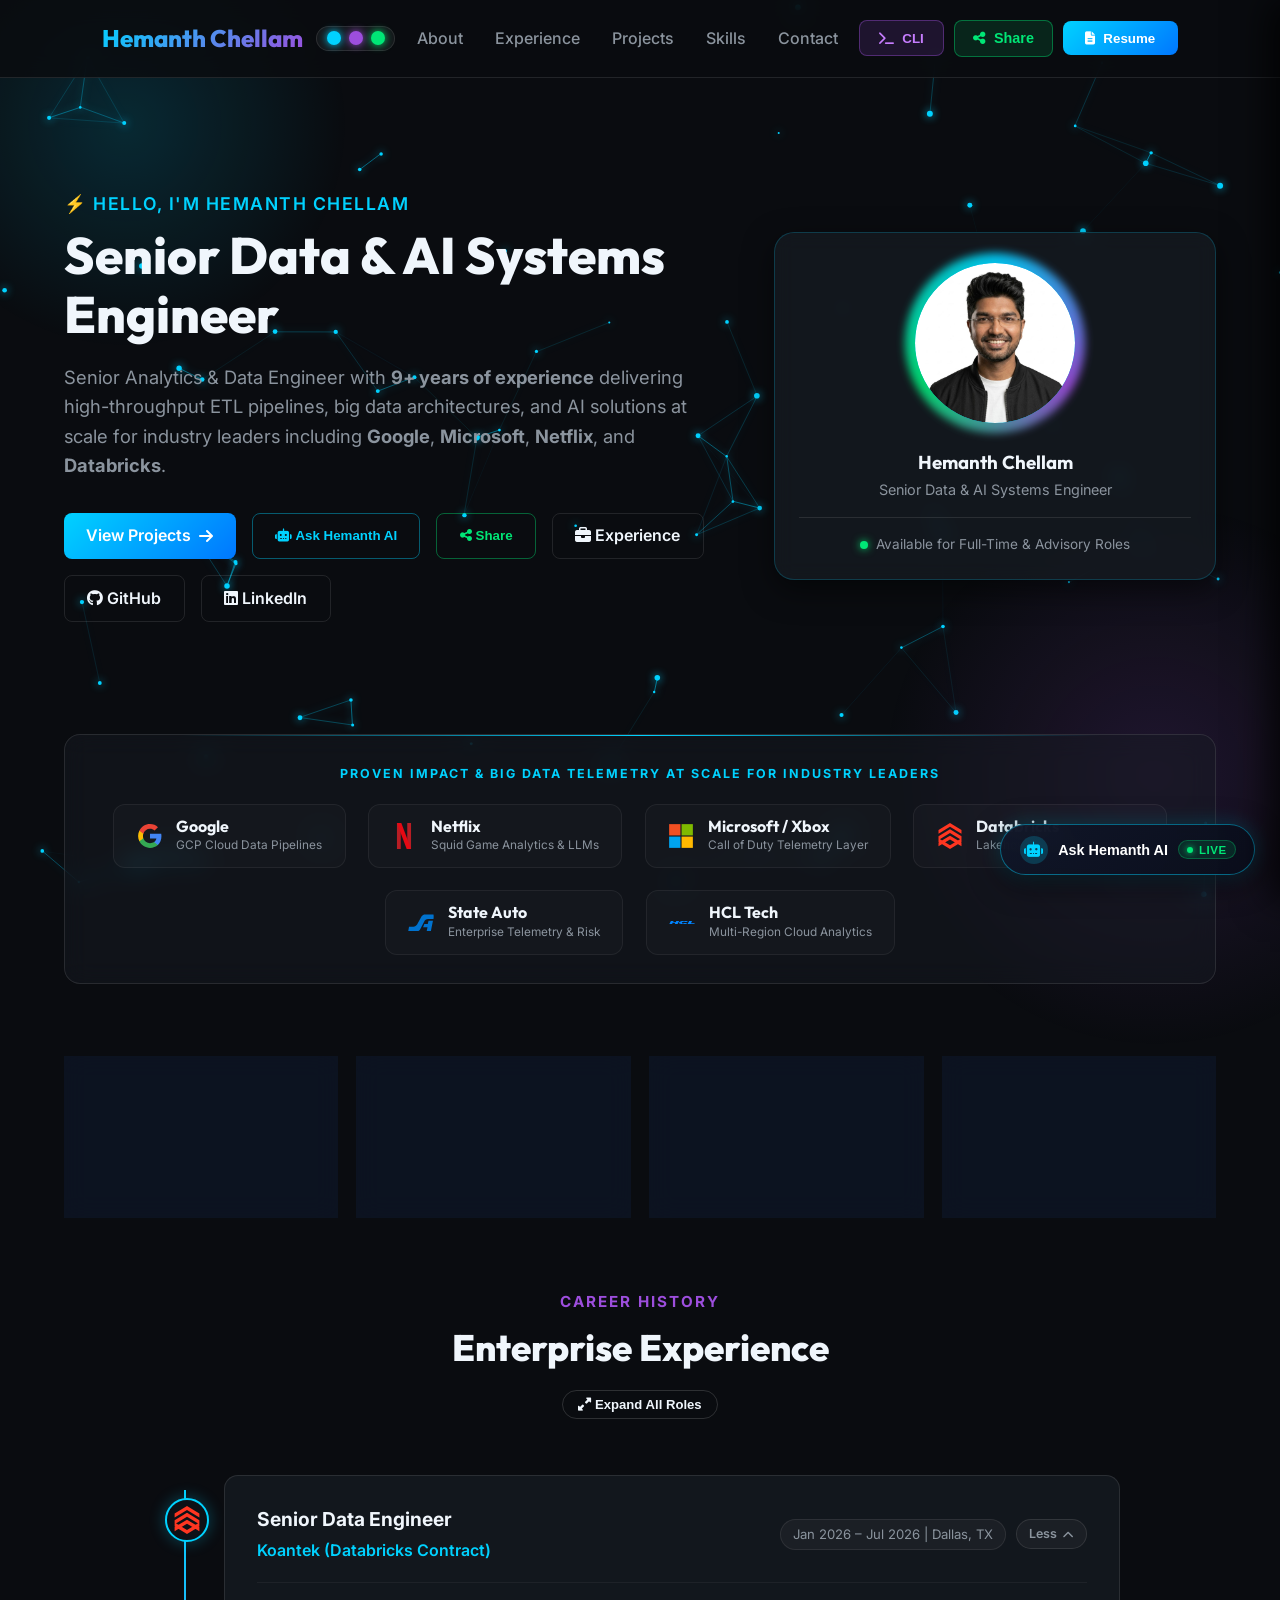
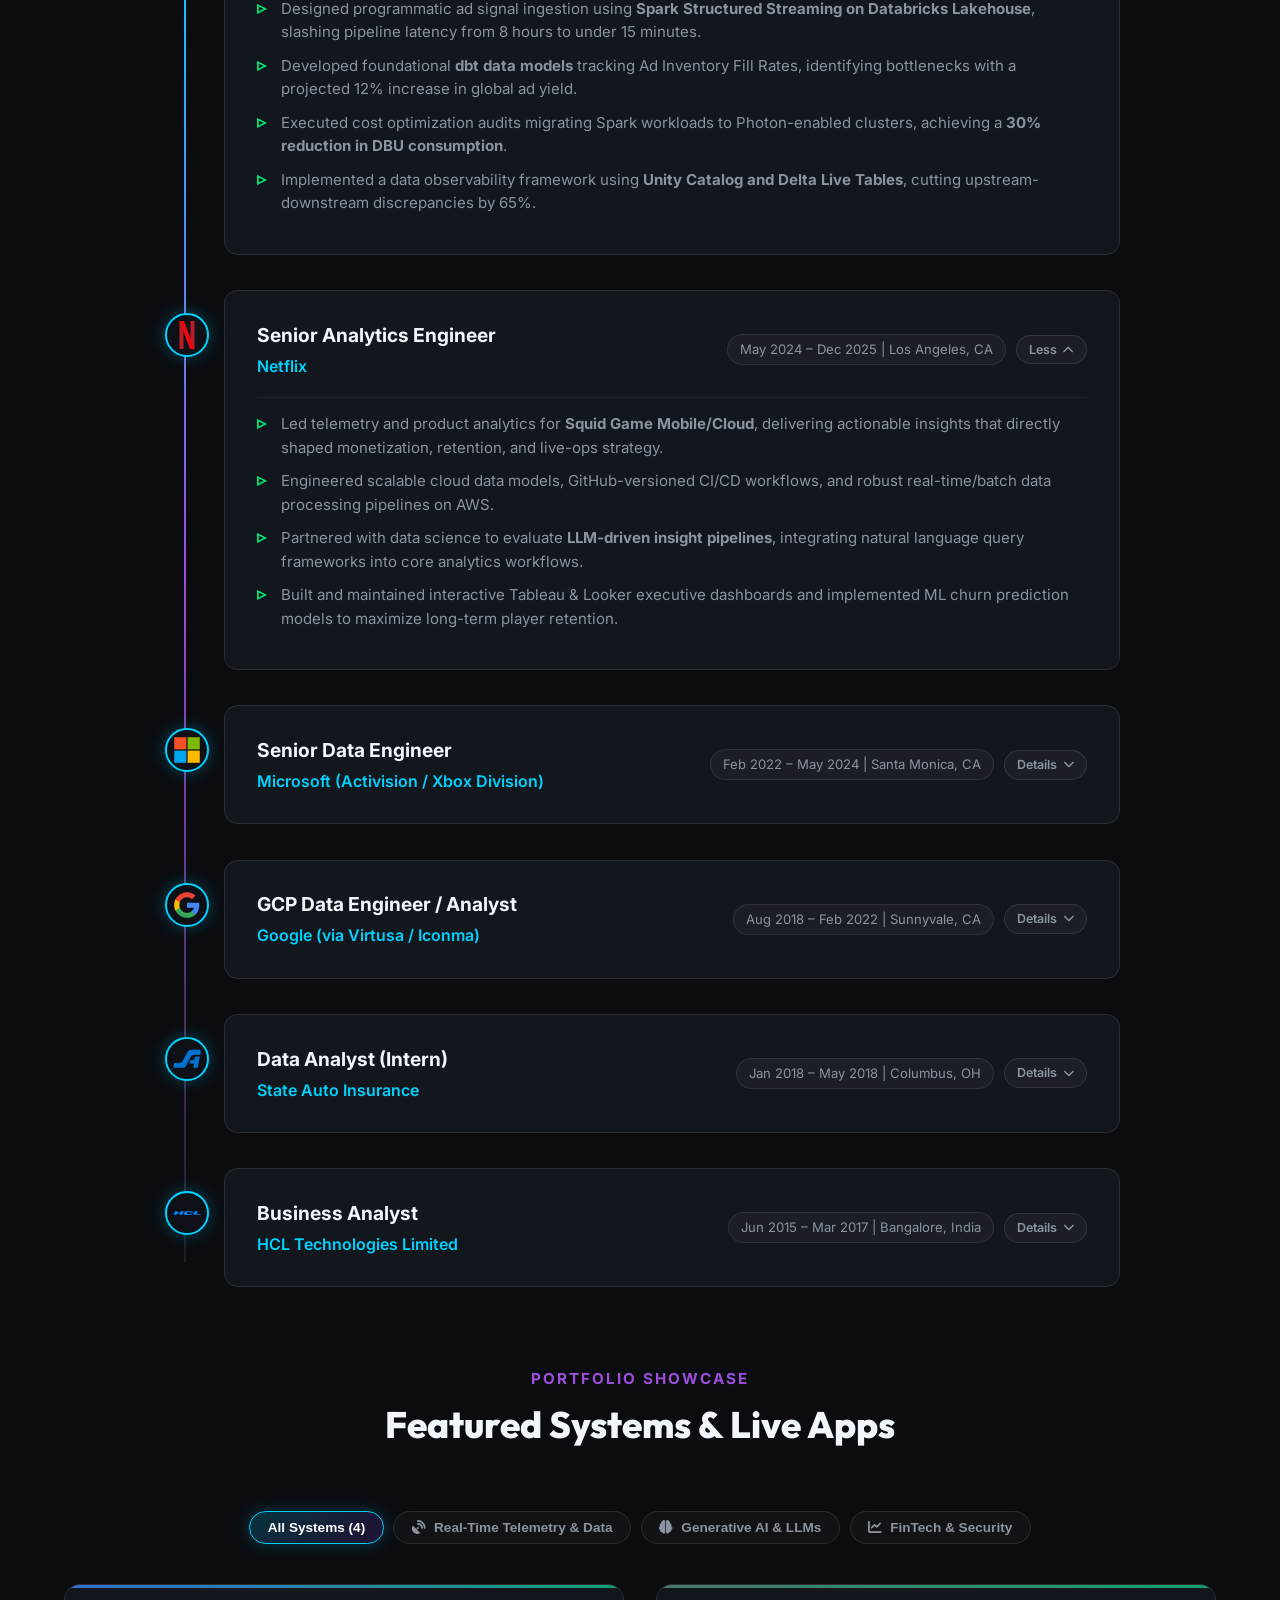
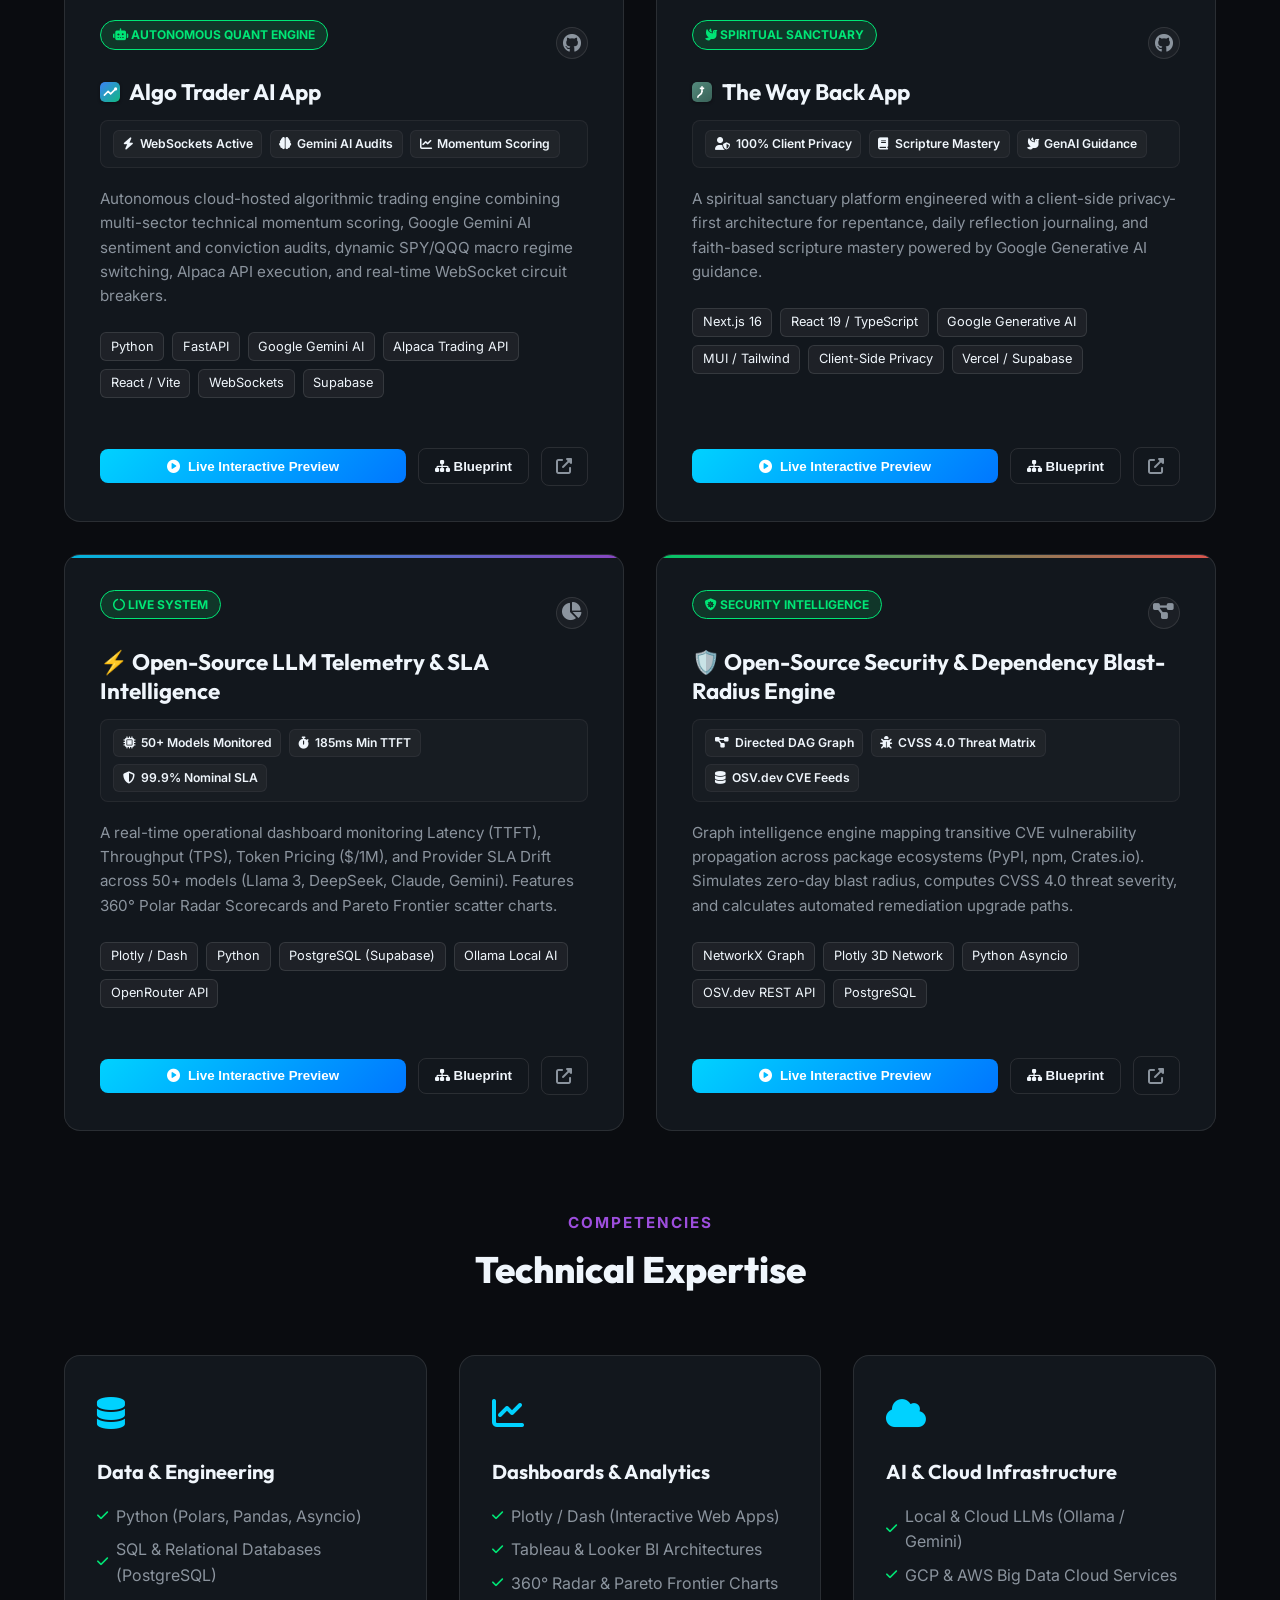
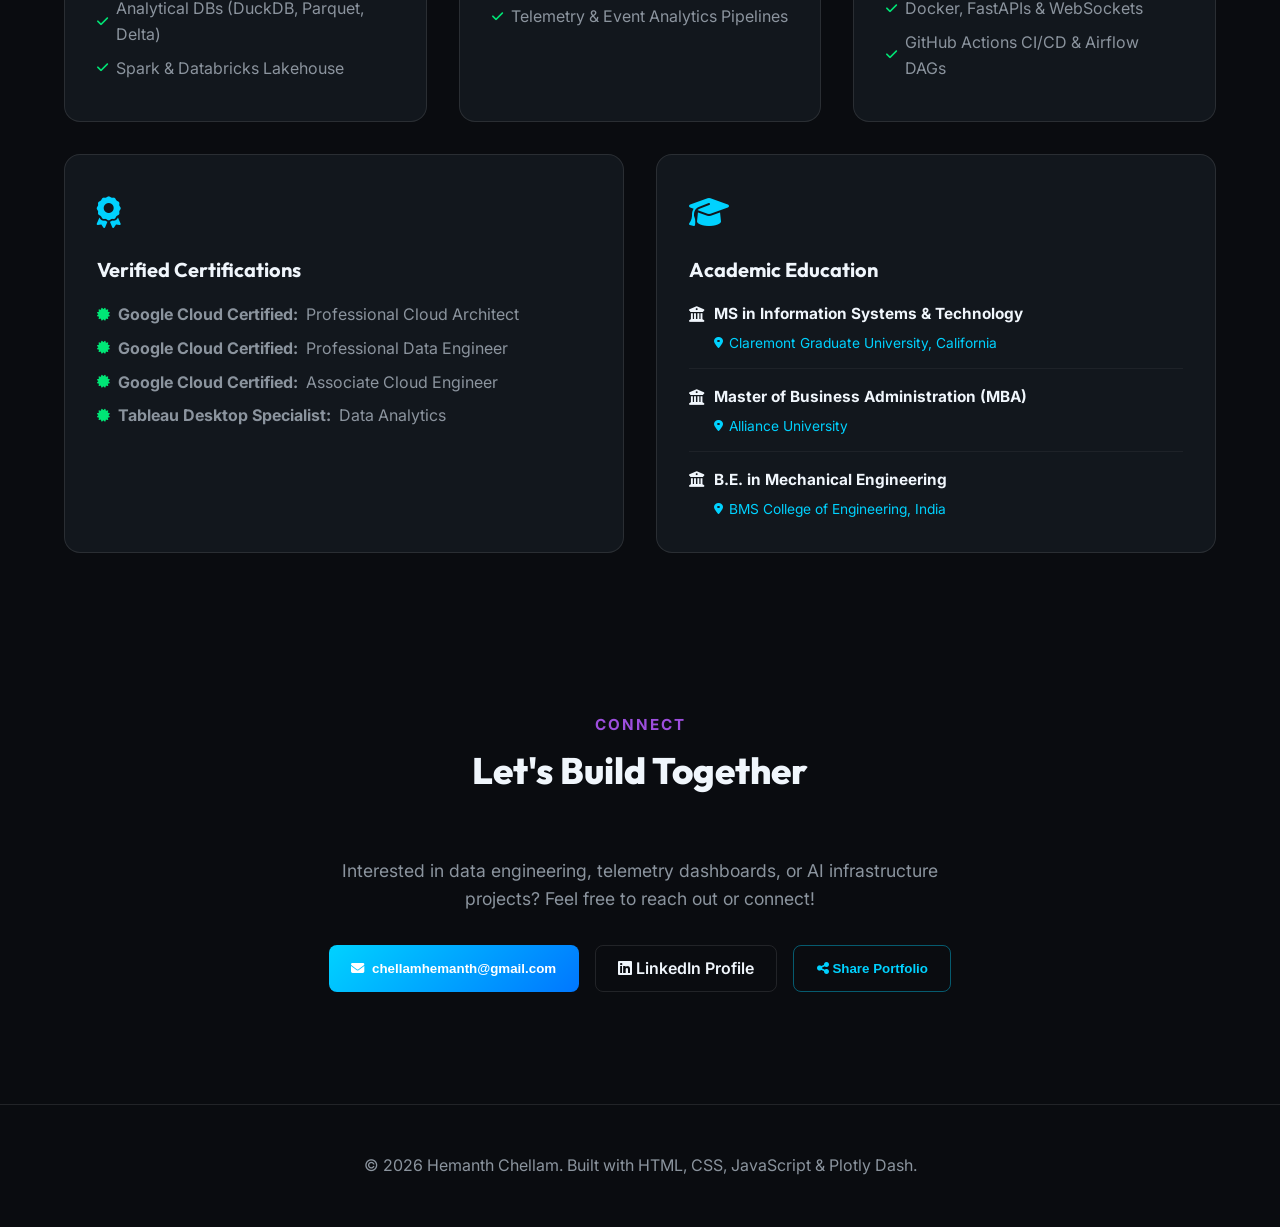
==== portfolio-hub/index.html @ 67a30520 "fix(security): rotate admin telemetry PIN to 1818 and replace exposed quick keypad chip with certifi" ====
<!DOCTYPE html>
<html lang="en">
<head>
    <meta charset="UTF-8">
    <meta name="viewport" content="width=device-width, initial-scale=1.0">
    <title>Hemanth Chellam | Data & AI Systems Engineer Portfolio</title>
    <meta name="description" content="Senior Analytics & Data Engineer | Cloud Architect Portfolio - Hemanth Chellam. Specializing in Databricks Lakehouse, Spark Streaming, Real-Time Telemetry & Google Cloud Architecture.">
    <meta name="keywords" content="Hemanth Chellam, Data Engineer, AI Systems Engineer, Databricks Lakehouse, Spark Streaming, Netflix, Google Cloud, Telemetry">
    <meta name="author" content="Hemanth Chellam">
    <meta name="theme-color" content="#0a0c10">

    <!-- Favicon -->
    <link rel="icon" type="image/svg+xml" href="assets/favicon.svg">

    <!-- OpenGraph / Social Sharing -->
    <meta property="og:type" content="website">
    <meta property="og:title" content="Hemanth Chellam | Senior Data & AI Systems Engineer">
    <meta property="og:description" content="Senior Analytics & Data Engineer with 9+ years of experience delivering Lakehouse pipelines, real-time telemetry, and enterprise AI solutions at scale for Google, Netflix, and Databricks.">
    <meta property="og:image" content="profile.jpg">

    <!-- Twitter Card -->
    <meta name="twitter:card" content="summary_large_image">
    <meta name="twitter:title" content="Hemanth Chellam | Senior Data & AI Systems Engineer">
    <meta name="twitter:description" content="Senior Analytics & Data Engineer with 9+ years of experience delivering Lakehouse pipelines, real-time telemetry, and enterprise AI solutions.">
    <meta name="twitter:image" content="profile.jpg">

    <!-- Google Fonts -->
    <link rel="preconnect" href="https://fonts.googleapis.com">
    <link rel="preconnect" href="https://fonts.gstatic.com" crossorigin>
    <link href="https://fonts.googleapis.com/css2?family=Fira+Code:wght@400;600&family=Inter:wght@400;500;600&family=Outfit:wght@600;700;800&display=swap" rel="stylesheet">
    <!-- FontAwesome Icons -->
    <link rel="stylesheet" href="https://cdnjs.cloudflare.com/ajax/libs/font-awesome/6.4.0/css/all.min.css">
    <!-- Custom CSS -->
    <link rel="stylesheet" href="styles.css?v=9">
</head>
<body>

    <!-- 1. Interactive Canvas Network Background -->
    <canvas id="particles-canvas"></canvas>

    <!-- Toast Notification Container -->
    <div id="toast-container" class="toast-container"></div>

    <!-- Background Orbs -->
    <div class="bg-glow-1"></div>
    <div class="bg-glow-2"></div>

    <!-- Navigation Header -->
    <nav class="navbar">
        <div class="nav-left">
            <a href="#" class="nav-brand">Hemanth Chellam</a>

            <!-- Accent Color Theme Selector -->
            <div class="theme-picker" title="Switch Accent Color Theme">
                <span class="color-dot dot-cyan" onclick="setAccentTheme('cyan')"></span>
                <span class="color-dot dot-purple" onclick="setAccentTheme('purple')"></span>
                <span class="color-dot dot-green" onclick="setAccentTheme('green')"></span>
            </div>
        </div>

        <ul class="nav-links">
            <li><a href="#about">About</a></li>
            <li><a href="#experience">Experience</a></li>
            <li><a href="#projects">Projects</a></li>
            <li><a href="#skills">Skills</a></li>
            <li><a href="#contact">Contact</a></li>
        </ul>
        
        <div class="nav-actions">
            <button id="btn-open-terminal" class="btn-terminal" title="Launch Interactive Terminal CLI"><i class="fas fa-terminal"></i> <span class="nav-btn-text">CLI</span></button>
            <button onclick="sharePortfolio()" class="btn-share-nav" title="Share Portfolio"><i class="fas fa-share-alt"></i> <span class="nav-btn-text">Share</span></button>
            <button onclick="openResumeModal()" class="btn-primary" title="View Resume"><i class="fas fa-file-alt"></i> <span class="nav-btn-text">Resume</span></button>
            <button id="btn-hamburger" class="btn-hamburger" onclick="toggleMobileDrawer()" aria-label="Open Navigation Menu" title="Open Menu">
                <i class="fas fa-bars"></i>
            </button>
        </div>

    </nav>

    <!-- Mobile Navigation Drawer & Backdrop -->
    <div id="drawer-backdrop" class="drawer-backdrop" onclick="closeMobileDrawer()"></div>
    <aside id="mobile-drawer" class="mobile-drawer" aria-label="Mobile Navigation Drawer">
        <div class="drawer-header">
            <span class="drawer-title">Navigation</span>
            <button class="btn-drawer-close" onclick="closeMobileDrawer()" aria-label="Close Navigation Menu">
                <i class="fas fa-times"></i>
            </button>
        </div>

        <div class="drawer-content">
            <!-- Mobile Section Links -->
            <div class="drawer-section">
                <span class="drawer-section-title">Sections</span>
                <ul class="drawer-nav-links">
                    <li><a href="#about" onclick="closeMobileDrawer()"><i class="fas fa-user-astronaut"></i> <span>About</span></a></li>
                    <li><a href="#experience" onclick="closeMobileDrawer()"><i class="fas fa-briefcase"></i> <span>Experience</span></a></li>
                    <li><a href="#projects" onclick="closeMobileDrawer()"><i class="fas fa-code-branch"></i> <span>Projects</span></a></li>
                    <li><a href="#skills" onclick="closeMobileDrawer()"><i class="fas fa-cubes"></i> <span>Skills & Architecture</span></a></li>
                    <li><a href="#contact" onclick="closeMobileDrawer()"><i class="fas fa-paper-plane"></i> <span>Contact</span></a></li>
                </ul>
            </div>

            <!-- Mobile Theme Switcher (Prominent & Accessible) -->
            <div class="drawer-section">
                <span class="drawer-section-title">Accent Theme</span>
                <div class="drawer-theme-picker">
                    <button class="drawer-theme-pill theme-cyan" onclick="setAccentTheme('cyan'); closeMobileDrawer();">
                        <span class="theme-dot dot-cyan"></span> Cyan
                    </button>
                    <button class="drawer-theme-pill theme-purple" onclick="setAccentTheme('purple'); closeMobileDrawer();">
                        <span class="theme-dot dot-purple"></span> Purple
                    </button>
                    <button class="drawer-theme-pill theme-green" onclick="setAccentTheme('green'); closeMobileDrawer();">
                        <span class="theme-dot dot-green"></span> Green
                    </button>
                </div>
            </div>

            <!-- Mobile Quick Actions -->
            <div class="drawer-section">
                <span class="drawer-section-title">Quick Actions</span>
                <div class="drawer-actions">
                    <button onclick="closeMobileDrawer(); openResumeModal();" class="drawer-btn btn-drawer-resume">
                        <i class="fas fa-file-alt"></i> View Full Resume
                    </button>
                    <button onclick="closeMobileDrawer(); openTerminal();" class="drawer-btn btn-drawer-terminal">
                        <i class="fas fa-terminal"></i> Interactive CLI
                    </button>
                    <button onclick="closeMobileDrawer(); sharePortfolio();" class="drawer-btn btn-drawer-share">
                        <i class="fas fa-share-alt"></i> Share Portfolio
                    </button>
                    <button onclick="closeMobileDrawer(); toggleAIChat(true);" class="drawer-btn btn-drawer-ai">
                        <i class="fas fa-robot"></i> Chat with AI Assistant
                    </button>
                </div>
            </div>
        </div>
    </aside>

    <div class="container">
        <!-- Hero Section -->
        <section id="about" class="hero">
            <div class="hero-content">
                <p class="hero-subtitle">⚡ Hello, I'm Hemanth Chellam</p>
                <h1 class="hero-title">Senior Data & AI Systems Engineer</h1>
                
                <p class="hero-bio">
                    Senior Analytics & Data Engineer with <b>9+ years of experience</b> delivering high-throughput ETL pipelines, big data architectures, and AI solutions at scale for industry leaders including <b>Google</b>, <b>Microsoft</b>, <b>Netflix</b>, and <b>Databricks</b>.
                </p>
                <div class="hero-actions">
                    <a href="#projects" class="btn-primary">View Projects <i class="fas fa-arrow-right"></i></a>
                    <button onclick="toggleAIChat()" class="btn-outline" style="border-color: rgba(0, 210, 255, 0.4); color: var(--accent-blue);"><i class="fas fa-robot me-1"></i> Ask Hemanth AI</button>
                    <button onclick="sharePortfolio()" class="btn-outline" style="border-color: rgba(0, 230, 118, 0.4); color: var(--accent-green);"><i class="fas fa-share-alt me-1"></i> Share</button>
                    <a href="#experience" class="btn-outline"><i class="fas fa-briefcase"></i> Experience</a>
                    <a href="https://github.com/HEMANTH5439" target="_blank" class="btn-outline"><i class="fab fa-github"></i> GitHub</a>
                    <a href="https://www.linkedin.com/in/hemanth-chellam-b9285a8a/" target="_blank" class="btn-outline"><i class="fab fa-linkedin"></i> LinkedIn</a>
                </div>
            </div>

            <!-- Hero Avatar Card (In-Frame Emotion Crossfade with Cyberpunk Halo) -->
            <div class="hero-avatar-card">
                <!-- Rotating Cyberpunk Halo Ring Outer Wrapper -->
                <div class="avatar-halo-wrapper">
                    <div class="halo-rotating-ring"></div>
                    <!-- In-Frame Avatar Container -->
                    <div class="avatar-popout-container">
                        <div class="avatar-circular-base"></div>
                        <img src="profile.jpg" alt="Hemanth Chellam Headshot Base" class="avatar-img-default">
                        <img src="profile_hover.jpg" alt="Hemanth Chellam Popout Headshot" class="avatar-img-popout">
                    </div>
                </div>

                <h3 style="font-family: var(--font-heading); font-weight: 700; margin-top: 1.2rem;">Hemanth Chellam</h3>
                <p style="color: var(--text-muted); font-size: 0.9rem;">Senior Data & AI Systems Engineer</p>
                
                <div style="margin-top: 1rem; padding-top: 1rem; border-top: 1px solid var(--border-color); display: flex; align-items: center; justify-content: center; gap: 0.5rem;">
                    <span style="display: inline-block; width: 8px; height: 8px; border-radius: 50%; background: var(--accent-green); box-shadow: 0 0 8px var(--accent-green);"></span>
                    <small style="color: var(--text-muted); font-size: 0.85rem;">Available for Full-Time & Advisory Roles</small>
                </div>
            </div>
        </section>

        <!-- Enterprise Company Trust Bar (Credibility Showcase with Infinite Marquee) -->
        <div class="company-trust-bar">
            <p class="trust-bar-label">PROVEN IMPACT & BIG DATA TELEMETRY AT SCALE FOR INDUSTRY LEADERS</p>
            <div class="company-logos-track">
                <!-- Primary Set -->
                <div class="company-logo-item">
                    <img src="assets/logos/google.svg" alt="Google Logo" class="company-logo-img">
                    <div class="company-details">
                        <h4>Google</h4>
                        <p>GCP Cloud Data Pipelines</p>
                    </div>
                </div>
                <div class="company-logo-item">
                    <img src="assets/logos/netflix.svg" alt="Netflix Logo" class="company-logo-img">
                    <div class="company-details">
                        <h4>Netflix</h4>
                        <p>Squid Game Analytics & LLMs</p>
                    </div>
                </div>
                <div class="company-logo-item">
                    <img src="assets/logos/microsoft.svg" alt="Microsoft Logo" class="company-logo-img">
                    <div class="company-details">
                        <h4>Microsoft / Xbox</h4>
                        <p>Call of Duty Telemetry Layer</p>
                    </div>
                </div>
                <div class="company-logo-item">
                    <img src="assets/logos/databricks.svg" alt="Databricks Logo" class="company-logo-img">
                    <div class="company-details">
                        <h4>Databricks</h4>
                        <p>Lakehouse & Streaming Spark</p>
                    </div>
                </div>
                <div class="company-logo-item">
                    <img src="assets/logos/stateauto.svg" alt="State Auto Insurance Logo" class="company-logo-img">
                    <div class="company-details">
                        <h4>State Auto</h4>
                        <p>Enterprise Telemetry & Risk</p>
                    </div>
                </div>
                <div class="company-logo-item">
                    <img src="assets/logos/hcl.svg" alt="HCL Technologies Logo" class="company-logo-img">
                    <div class="company-details">
                        <h4>HCL Tech</h4>
                        <p>Multi-Region Cloud Analytics</p>
                    </div>
                </div>
                <!-- Duplicate Set for Seamless Infinite Marquee on Mobile -->
                <div class="company-logo-item marquee-duplicate" aria-hidden="true">
                    <img src="assets/logos/google.svg" alt="Google Logo" class="company-logo-img">
                    <div class="company-details">
                        <h4>Google</h4>
                        <p>GCP Cloud Data Pipelines</p>
                    </div>
                </div>
                <div class="company-logo-item marquee-duplicate" aria-hidden="true">
                    <img src="assets/logos/netflix.svg" alt="Netflix Logo" class="company-logo-img">
                    <div class="company-details">
                        <h4>Netflix</h4>
                        <p>Squid Game Analytics & LLMs</p>
                    </div>
                </div>
                <div class="company-logo-item marquee-duplicate" aria-hidden="true">
                    <img src="assets/logos/microsoft.svg" alt="Microsoft Logo" class="company-logo-img">
                    <div class="company-details">
                        <h4>Microsoft / Xbox</h4>
                        <p>Call of Duty Telemetry Layer</p>
                    </div>
                </div>
                <div class="company-logo-item marquee-duplicate" aria-hidden="true">
                    <img src="assets/logos/databricks.svg" alt="Databricks Logo" class="company-logo-img">
                    <div class="company-details">
                        <h4>Databricks</h4>
                        <p>Lakehouse & Streaming Spark</p>
                    </div>
                </div>
                <div class="company-logo-item marquee-duplicate" aria-hidden="true">
                    <img src="assets/logos/stateauto.svg" alt="State Auto Insurance Logo" class="company-logo-img">
                    <div class="company-details">
                        <h4>State Auto</h4>
                        <p>Enterprise Telemetry & Risk</p>
                    </div>
                </div>
                <div class="company-logo-item marquee-duplicate" aria-hidden="true">
                    <img src="assets/logos/hcl.svg" alt="HCL Technologies Logo" class="company-logo-img">
                    <div class="company-details">
                        <h4>HCL Tech</h4>
                        <p>Multi-Region Cloud Analytics</p>
                    </div>
                </div>
            </div>
        </div>

        <!-- Executive Impact Metrics Strip -->
        <div class="metrics-impact-strip">
            <div class="metric-card">
                <div class="metric-value">9+</div>
                <div class="metric-label">Years Enterprise Architecture</div>
                <div class="metric-sub">Google • Microsoft • Netflix • Databricks</div>
            </div>
            <div class="metric-card">
                <div class="metric-value">10B+</div>
                <div class="metric-label">Peak Events Streamed Daily</div>
                <div class="metric-sub">Squid Game & Call of Duty Telemetry</div>
            </div>
            <div class="metric-card">
                <div class="metric-value">4</div>
                <div class="metric-label">Tier-1 Tech Leaders</div>
                <div class="metric-sub">Enterprise Scale & Production Systems</div>
            </div>
            <div class="metric-card">
                <div class="metric-value">2x</div>
                <div class="metric-label">GCP Certified Professional</div>
                <div class="metric-sub">Cloud Architect & Data Engineer</div>
            </div>
        </div>

        <!-- Career & Enterprise Experience Section -->
        <section id="experience">
            <div class="section-header">
                <p class="section-tag">Career History</p>
                <h2 class="section-title">Enterprise Experience</h2>
                <div style="margin-top: 0.8rem;">
                    <button id="btn-toggle-timeline" onclick="toggleAllTimelineCards()" class="btn-outline" style="font-size: 0.82rem; padding: 0.35rem 0.95rem; border-radius: 20px; border-color: rgba(255,255,255,0.15);" title="Expand or collapse all roles">
                        <i class="fas fa-expand-alt me-1"></i> Expand All Roles
                    </button>
                </div>
            </div>

            <div class="experience-timeline">

                <!-- 1. Koantek / Databricks (Expanded by default) -->
                <div class="timeline-card expanded">
                    <div class="timeline-node-icon">
                        <img src="assets/logos/databricks.svg" alt="Databricks Logo">
                    </div>
                    <div class="timeline-header" onclick="toggleTimelineCard(this)">
                        <div>
                            <div class="timeline-role">Senior Data Engineer</div>
                            <span class="timeline-company">Koantek (Databricks Contract)</span>
                        </div>
                        <div style="display: flex; align-items: center; gap: 0.6rem;">
                            <span class="timeline-date">Jan 2026 – Jul 2026 | Dallas, TX</span>
                            <span class="timeline-toggle-btn"><span class="toggle-text"></span> <i class="fas fa-chevron-down"></i></span>
                        </div>
                    </div>
                    <ul class="timeline-bullets">
                        <li>Designed programmatic ad signal ingestion using <b>Spark Structured Streaming on Databricks Lakehouse</b>, slashing pipeline latency from 8 hours to under 15 minutes.</li>
                        <li>Developed foundational <b>dbt data models</b> tracking Ad Inventory Fill Rates, identifying bottlenecks with a projected 12% increase in global ad yield.</li>
                        <li>Executed cost optimization audits migrating Spark workloads to Photon-enabled clusters, achieving a <b>30% reduction in DBU consumption</b>.</li>
                        <li>Implemented a data observability framework using <b>Unity Catalog and Delta Live Tables</b>, cutting upstream-downstream discrepancies by 65%.</li>
                    </ul>
                </div>

                <!-- 2. Netflix (Expanded by default) -->
                <div class="timeline-card expanded">
                    <div class="timeline-node-icon">
                        <img src="assets/logos/netflix.svg" alt="Netflix Logo">
                    </div>
                    <div class="timeline-header" onclick="toggleTimelineCard(this)">
                        <div>
                            <div class="timeline-role">Senior Analytics Engineer</div>
                            <span class="timeline-company">Netflix</span>
                        </div>
                        <div style="display: flex; align-items: center; gap: 0.6rem;">
                            <span class="timeline-date">May 2024 – Dec 2025 | Los Angeles, CA</span>
                            <span class="timeline-toggle-btn"><span class="toggle-text"></span> <i class="fas fa-chevron-down"></i></span>
                        </div>
                    </div>
                    <ul class="timeline-bullets">
                        <li>Led telemetry and product analytics for <b>Squid Game Mobile/Cloud</b>, delivering actionable insights that directly shaped monetization, retention, and live-ops strategy.</li>
                        <li>Engineered scalable cloud data models, GitHub-versioned CI/CD workflows, and robust real-time/batch data processing pipelines on AWS.</li>
                        <li>Partnered with data science to evaluate <b>LLM-driven insight pipelines</b>, integrating natural language query frameworks into core analytics workflows.</li>
                        <li>Built and maintained interactive Tableau & Looker executive dashboards and implemented ML churn prediction models to maximize long-term player retention.</li>
                    </ul>
                </div>

                <!-- 3. Microsoft / Activision (Collapsed by default) -->
                <div class="timeline-card">
                    <div class="timeline-node-icon">
                        <img src="assets/logos/microsoft.svg" alt="Microsoft Logo">
                    </div>
                    <div class="timeline-header" onclick="toggleTimelineCard(this)">
                        <div>
                            <div class="timeline-role">Senior Data Engineer</div>
                            <span class="timeline-company">Microsoft (Activision / Xbox Division)</span>
                        </div>
                        <div style="display: flex; align-items: center; gap: 0.6rem;">
                            <span class="timeline-date">Feb 2022 – May 2024 | Santa Monica, CA</span>
                            <span class="timeline-toggle-btn"><span class="toggle-text"></span> <i class="fas fa-chevron-down"></i></span>
                        </div>
                    </div>
                    <ul class="timeline-bullets">
                        <li>Led cross-functional analytics for <b>Call of Duty</b> franchise engagement, defining global player metrics and architecting semantic telemetry layers.</li>
                        <li>Utilized SQL across Spark, Databricks, and BigQuery for petabyte-scale gaming data analysis, orchestrating complex ETL pipelines via <b>Python Airflow DAGs</b>.</li>
                        <li>Developed strategic ML datasets, predictive analytics models, and visual executive narratives to guide multi-million dollar live-service decisions.</li>
                    </ul>
                </div>

                <!-- 4. Google (Collapsed by default) -->
                <div class="timeline-card">
                    <div class="timeline-node-icon">
                        <img src="assets/logos/google.svg" alt="Google Logo">
                    </div>
                    <div class="timeline-header" onclick="toggleTimelineCard(this)">
                        <div>
                            <div class="timeline-role">GCP Data Engineer / Analyst</div>
                            <span class="timeline-company">Google (via Virtusa / Iconma)</span>
                        </div>
                        <div style="display: flex; align-items: center; gap: 0.6rem;">
                            <span class="timeline-date">Aug 2018 – Feb 2022 | Sunnyvale, CA</span>
                            <span class="timeline-toggle-btn"><span class="toggle-text"></span> <i class="fas fa-chevron-down"></i></span>
                        </div>
                    </div>
                    <ul class="timeline-bullets">
                        <li>Built and maintained enterprise ETL data pipelines on <b>GCP Dataflow, Pub/Sub, BigQuery, and Hadoop</b> for top US Telco cloud accounts.</li>
                        <li>Automated voice and chatbot analytics workflows using <b>Dialogflow</b> and deployed Slowly Changing Dimensions (SCD Type 4) historical tracking.</li>
                        <li>Standardized production code repositories and improved telemetry KPI reporting, increasing cross-functional productivity by <b>70%</b>.</li>
                    </ul>
                </div>

                <!-- 5. State Auto Insurance (Collapsed by default) -->
                <div class="timeline-card">
                    <div class="timeline-node-icon">
                        <img src="assets/logos/stateauto.svg" alt="State Auto Insurance Logo">
                    </div>
                    <div class="timeline-header" onclick="toggleTimelineCard(this)">
                        <div>
                            <div class="timeline-role">Data Analyst (Intern)</div>
                            <span class="timeline-company">State Auto Insurance</span>
                        </div>
                        <div style="display: flex; align-items: center; gap: 0.6rem;">
                            <span class="timeline-date">Jan 2018 – May 2018 | Columbus, OH</span>
                            <span class="timeline-toggle-btn"><span class="toggle-text"></span> <i class="fas fa-chevron-down"></i></span>
                        </div>
                    </div>
                    <ul class="timeline-bullets">
                        <li>Analyzed insurance agent network datasets and identified key performance indicators influencing national policy sales performance.</li>
                        <li>Mined and modeled data using <b>SQL Server, Python, Tableau, and SAS</b>.</li>
                    </ul>
                </div>

                <!-- 6. HCL Technologies Limited (Collapsed by default) -->
                <div class="timeline-card">
                    <div class="timeline-node-icon">
                        <img src="assets/logos/hcl.svg" alt="HCL Technologies Logo">
                    </div>
                    <div class="timeline-header" onclick="toggleTimelineCard(this)">
                        <div>
                            <div class="timeline-role">Business Analyst</div>
                            <span class="timeline-company">HCL Technologies Limited</span>
                        </div>
                        <div style="display: flex; align-items: center; gap: 0.6rem;">
                            <span class="timeline-date">Jun 2015 – Mar 2017 | Bangalore, India</span>
                            <span class="timeline-toggle-btn"><span class="toggle-text"></span> <i class="fas fa-chevron-down"></i></span>
                        </div>
                    </div>
                    <ul class="timeline-bullets">
                        <li>Collected, cleaned, and engineered data models for structured and unstructured enterprise datasets across key digital initiatives.</li>
                        <li>Extracted and interpreted transactional data using <b>Tableau, SAS, SQL, and Excel</b> to transform raw metrics into actionable executive business intelligence.</li>
                    </ul>
                </div>

            </div>
        </section>

        <!-- Featured Projects Showcase (Option A: 2x2 Responsive Grid) -->
        <section id="projects">
            <div class="section-header">
                <p class="section-tag">Portfolio Showcase</p>
                <h2 class="section-title">Featured Systems & Live Apps</h2>
            </div>

            <!-- Interactive Category Filter Chips -->
            <div class="project-filters">
                <button class="filter-btn active" onclick="filterProjects('all')">All Systems (4)</button>
                <button class="filter-btn" onclick="filterProjects('telemetry')"><i class="fas fa-satellite-dish"></i> Real-Time Telemetry & Data</button>
                <button class="filter-btn" onclick="filterProjects('ai')"><i class="fas fa-brain"></i> Generative AI & LLMs</button>
                <button class="filter-btn" onclick="filterProjects('fintech')"><i class="fas fa-chart-line"></i> FinTech & Security</button>
            </div>

            <div class="projects-grid">

                <!-- Project 1: Algo Trader AI App -->
                <div class="project-card card-algo-trader" data-category="ai fintech">
                    <div>
                        <div class="project-card-header">
                            <span class="project-badge badge-live"><i class="fas fa-robot me-1"></i> Autonomous Quant Engine</span>
                            <a href="https://github.com/HEMANTH5439/chills-yeah-ai-trader" target="_blank" class="project-repo-link" title="View Source on GitHub">
                                <i class="fab fa-github"></i>
                            </a>
                        </div>
                        <h3 class="project-title"><img src="assets/algo-trader-icon.svg" alt="Algo Trader AI App Logo" class="project-title-logo" width="20" height="20" style="width: 20px; height: 20px; max-width: 20px; max-height: 20px; vertical-align: -2px; border-radius: 4px; display: inline-block; margin-right: 0.35rem; box-shadow: 0 1px 3px rgba(0,0,0,0.3);"> Algo Trader AI App</h3>
                        
                        <div class="project-metrics-strip">
                            <span class="metric-pill"><i class="fas fa-bolt text-info"></i> WebSockets Active</span>
                            <span class="metric-pill"><i class="fas fa-brain text-purple"></i> Gemini AI Audits</span>
                            <span class="metric-pill"><i class="fas fa-chart-line text-success"></i> Momentum Scoring</span>
                        </div>

                        <p class="project-desc">
                            Autonomous cloud-hosted algorithmic trading engine combining multi-sector technical momentum scoring, Google Gemini AI sentiment and conviction audits, dynamic SPY/QQQ macro regime switching, Alpaca API execution, and real-time WebSocket circuit breakers.
                        </p>
                        <div class="tech-tags">
                            <span class="tech-tag" data-tooltip="Python: Core quantitative strategy execution, momentum math & backtester">Python</span>
                            <span class="tech-tag" data-tooltip="FastAPI: Asynchronous high-performance REST and WebSocket server">FastAPI</span>
                            <span class="tech-tag" data-tooltip="Google Gemini AI: Batch market sentiment analysis and trade conviction scoring">Google Gemini AI</span>
                            <span class="tech-tag" data-tooltip="Alpaca API: Commission-free sub-second order execution and portfolio tracking">Alpaca Trading API</span>
                            <span class="tech-tag" data-tooltip="React & Vite: Responsive frosted-glass cyborg trading cockpit dashboard">React / Vite</span>
                            <span class="tech-tag" data-tooltip="WebSockets: Sub-second price streaming and instant circuit breakers">WebSockets</span>
                            <span class="tech-tag" data-tooltip="Supabase: Cloud database for trade history, regimes, and user preferences">Supabase</span>
                        </div>
                    </div>
                    <div class="project-card-actions">
                        <button onclick="openEmbedModal('https://algotraderai.onrender.com/#overview', 'algo-trader')" class="btn-primary" style="flex: 1; text-align: center; justify-content: center;"><i class="fas fa-play-circle me-1"></i> Live Interactive Preview</button>
                        <button onclick="openArchModal('trader')" class="btn-outline" style="padding: 0.6rem 1rem;" title="View Strategy Blueprint"><i class="fas fa-sitemap me-1"></i> Blueprint</button>
                        <a href="https://algotraderai.onrender.com/#overview" target="_blank" class="btn-outline btn-icon" title="Open Full Screen in New Tab"><i class="fas fa-external-link-alt"></i></a>
                    </div>
                </div>

                <!-- Project 2: The Way Back App -->
                <div class="project-card card-way-back" data-category="ai fullstack">
                    <div>
                        <div class="project-card-header">
                            <span class="project-badge badge-live"><i class="fas fa-dove me-1"></i> Spiritual Sanctuary</span>
                            <a href="https://github.com/HEMANTH5439/the-way-back" target="_blank" class="project-repo-link" title="View Source on GitHub">
                                <i class="fab fa-github"></i>
                            </a>
                        </div>
                        <h3 class="project-title"><img src="assets/the-way-back-icon.svg" alt="The Way Back App Logo" class="project-title-logo" width="20" height="20" style="width: 20px; height: 20px; max-width: 20px; max-height: 20px; vertical-align: -2px; border-radius: 4px; display: inline-block; margin-right: 0.35rem; box-shadow: 0 1px 3px rgba(0,0,0,0.3);"> The Way Back App</h3>
                        
                        <div class="project-metrics-strip">
                            <span class="metric-pill"><i class="fas fa-user-shield text-info"></i> 100% Client Privacy</span>
                            <span class="metric-pill"><i class="fas fa-book text-warning"></i> Scripture Mastery</span>
                            <span class="metric-pill"><i class="fas fa-dove text-purple"></i> GenAI Guidance</span>
                        </div>

                        <p class="project-desc">
                            A spiritual sanctuary platform engineered with a client-side privacy-first architecture for repentance, daily reflection journaling, and faith-based scripture mastery powered by Google Generative AI guidance.
                        </p>
                        <div class="tech-tags">
                            <span class="tech-tag" data-tooltip="Next.js 16: Modern React App Router framework with SSR and streaming">Next.js 16</span>
                            <span class="tech-tag" data-tooltip="React 19 & TypeScript: Modern component architecture and strict type safety">React 19 / TypeScript</span>
                            <span class="tech-tag" data-tooltip="Google Generative AI: Scripture contemplation, devotionals & spiritual reflections">Google Generative AI</span>
                            <span class="tech-tag" data-tooltip="Material UI & Tailwind: Elegant theme styling with responsive typography">MUI / Tailwind</span>
                            <span class="tech-tag" data-tooltip="Client-Side Privacy: 100% on-device localStorage for journal entries and notes">Client-Side Privacy</span>
                            <span class="tech-tag" data-tooltip="Vercel & Supabase: Edge hosting, telemetry analytics & optional cloud backup">Vercel / Supabase</span>
                        </div>
                    </div>
                    <div class="project-card-actions">
                        <button onclick="openEmbedModal('https://thewayback.vercel.app/', 'the-way-back')" class="btn-primary" style="flex: 1; text-align: center; justify-content: center;"><i class="fas fa-play-circle me-1"></i> Live Interactive Preview</button>
                        <button onclick="openArchModal('wayback')" class="btn-outline" style="padding: 0.6rem 1rem;" title="View Sanctuary Blueprint"><i class="fas fa-sitemap me-1"></i> Blueprint</button>
                        <a href="https://thewayback.vercel.app/" target="_blank" class="btn-outline btn-icon" title="Open Full Screen in New Tab"><i class="fas fa-external-link-alt"></i></a>
                    </div>
                </div>

                <!-- Project 3: LLM SLA Telemetry Dashboard -->
                <div class="project-card card-llm-sla" data-category="telemetry ai">
                    <div>
                        <div class="project-card-header">
                            <span class="project-badge badge-live"><i class="fas fa-circle-notch fa-spin me-1"></i> Live System</span>
                            <a href="./dashboards/llm-telemetry.html" target="_blank" class="project-repo-link" title="Open Dedicated Dashboard Page">
                                <i class="fas fa-chart-pie"></i>
                            </a>
                        </div>
                        <h3 class="project-title">⚡ Open-Source LLM Telemetry & SLA Intelligence</h3>
                        
                        <div class="project-metrics-strip">
                            <span class="metric-pill"><i class="fas fa-microchip text-info"></i> 50+ Models Monitored</span>
                            <span class="metric-pill"><i class="fas fa-stopwatch text-success"></i> 185ms Min TTFT</span>
                            <span class="metric-pill"><i class="fas fa-shield-alt text-purple"></i> 99.9% Nominal SLA</span>
                        </div>

                        <p class="project-desc">
                            A real-time operational dashboard monitoring Latency (TTFT), Throughput (TPS), Token Pricing ($/1M), and Provider SLA Drift across 50+ models (Llama 3, DeepSeek, Claude, Gemini). Features 360° Polar Radar Scorecards and Pareto Frontier scatter charts.
                        </p>
                        <div class="tech-tags">
                            <span class="tech-tag" data-tooltip="Plotly Dash: Used for reactive web layout & multi-chart callbacks">Plotly / Dash</span>
                            <span class="tech-tag" data-tooltip="Python: Used for data aggregation, Polars transformation & analytics">Python</span>
                            <span class="tech-tag" data-tooltip="Supabase: Used for zero-cost serverless PostgreSQL log retention">PostgreSQL (Supabase)</span>
                            <span class="tech-tag" data-tooltip="Ollama: Used for zero cloud token cost local AI executive summaries">Ollama Local AI</span>
                            <span class="tech-tag" data-tooltip="OpenRouter: Used for real-time model catalog & telemetry pricing API">OpenRouter API</span>
                        </div>
                    </div>
                    <div class="project-card-actions">
                        <button onclick="openEmbedModal('./dashboards/llm-telemetry.html', 'llm-sla-telemetry')" class="btn-primary" style="flex: 1; text-align: center; justify-content: center;"><i class="fas fa-play-circle me-1"></i> Live Interactive Preview</button>
                        <button onclick="openArchModal('llm')" class="btn-outline" style="padding: 0.6rem 1rem;" title="View System Architecture Blueprint"><i class="fas fa-sitemap me-1"></i> Blueprint</button>
                        <a href="./dashboards/llm-telemetry.html" target="_blank" class="btn-outline btn-icon" title="Open Full Screen in New Tab"><i class="fas fa-external-link-alt"></i></a>
                    </div>
                </div>

                <!-- Project 4: Open-Source Security & Dependency Blast-Radius Engine -->
                <div class="project-card card-security" data-category="telemetry fintech">
                    <div>
                        <div class="project-card-header">
                            <span class="project-badge badge-live"><i class="fas fa-shield-virus me-1"></i> Security Intelligence</span>
                            <a href="./dashboards/security-blast.html" target="_blank" class="project-repo-link" title="Open Dedicated Dashboard Page">
                                <i class="fas fa-project-diagram"></i>
                            </a>
                        </div>
                        <h3 class="project-title">🛡️ Open-Source Security & Dependency Blast-Radius Engine</h3>
                        
                        <div class="project-metrics-strip">
                            <span class="metric-pill"><i class="fas fa-project-diagram text-info"></i> Directed DAG Graph</span>
                            <span class="metric-pill"><i class="fas fa-bug text-warning"></i> CVSS 4.0 Threat Matrix</span>
                            <span class="metric-pill"><i class="fas fa-database text-success"></i> OSV.dev CVE Feeds</span>
                        </div>

                        <p class="project-desc">
                            Graph intelligence engine mapping transitive CVE vulnerability propagation across package ecosystems (PyPI, npm, Crates.io). Simulates zero-day blast radius, computes CVSS 4.0 threat severity, and calculates automated remediation upgrade paths.
                        </p>
                        <div class="tech-tags">
                            <span class="tech-tag" data-tooltip="NetworkX: Directed acyclic dependency graph topology modelling">NetworkX Graph</span>
                            <span class="tech-tag" data-tooltip="Plotly 3D: Interactive graph & tree node blast-radius visualization">Plotly 3D Network</span>
                            <span class="tech-tag" data-tooltip="Python: Async CVE ingestion & OSV.dev vulnerability lookup">Python Asyncio</span>
                            <span class="tech-tag" data-tooltip="OSV.dev API: Real-time open-source vulnerability intelligence data">OSV.dev REST API</span>
                            <span class="tech-tag" data-tooltip="PostgreSQL: Graph node cache & transitive vulnerability storage">PostgreSQL</span>
                        </div>
                    </div>
                    <div class="project-card-actions">
                        <button onclick="openEmbedModal('./dashboards/security-blast.html', 'security-blast-radius')" class="btn-primary" style="flex: 1; text-align: center; justify-content: center;"><i class="fas fa-play-circle me-1"></i> Live Interactive Preview</button>
                        <button onclick="openArchModal('security')" class="btn-outline" style="padding: 0.6rem 1rem;" title="View System Architecture Blueprint"><i class="fas fa-sitemap me-1"></i> Blueprint</button>
                        <a href="./dashboards/security-blast.html" target="_blank" class="btn-outline btn-icon" title="Open Full Screen in New Tab"><i class="fas fa-external-link-alt"></i></a>
                    </div>
                </div>

            </div>
        </section>

        <!-- Technical Skills Matrix -->
        <section id="skills">
            <div class="section-header">
                <p class="section-tag">Competencies</p>
                <h2 class="section-title">Technical Expertise</h2>
            </div>

            <div class="skills-grid">
                <div class="skill-card">
                    <div class="skill-icon"><i class="fas fa-database"></i></div>
                    <h3 class="skill-title">Data & Engineering</h3>
                    <ul class="skill-list">
                        <li><i class="fas fa-check"></i> Python (Polars, Pandas, Asyncio)</li>
                        <li><i class="fas fa-check"></i> SQL & Relational Databases (PostgreSQL)</li>
                        <li><i class="fas fa-check"></i> Analytical DBs (DuckDB, Parquet, Delta)</li>
                        <li><i class="fas fa-check"></i> Spark & Databricks Lakehouse</li>
                    </ul>
                </div>

                <div class="skill-card">
                    <div class="skill-icon"><i class="fas fa-chart-line"></i></div>
                    <h3 class="skill-title">Dashboards & Analytics</h3>
                    <ul class="skill-list">
                        <li><i class="fas fa-check"></i> Plotly / Dash (Interactive Web Apps)</li>
                        <li><i class="fas fa-check"></i> Tableau & Looker BI Architectures</li>
                        <li><i class="fas fa-check"></i> 360° Radar & Pareto Frontier Charts</li>
                        <li><i class="fas fa-check"></i> Telemetry & Event Analytics Pipelines</li>
                    </ul>
                </div>

                <div class="skill-card">
                    <div class="skill-icon"><i class="fas fa-cloud"></i></div>
                    <h3 class="skill-title">AI & Cloud Infrastructure</h3>
                    <ul class="skill-list">
                        <li><i class="fas fa-check"></i> Local & Cloud LLMs (Ollama / Gemini)</li>
                        <li><i class="fas fa-check"></i> GCP & AWS Big Data Cloud Services</li>
                        <li><i class="fas fa-check"></i> Docker, FastAPIs & WebSockets</li>
                        <li><i class="fas fa-check"></i> GitHub Actions CI/CD & Airflow DAGs</li>
                    </ul>
                </div>
            </div>

            <!-- Credentials & Academic Education Split Grid -->
            <div class="credentials-grid">
                <!-- 1. Verified Certifications Card (All 4 Credentials) -->
                <div class="skill-card">
                    <div class="skill-icon"><i class="fas fa-award text-warning"></i></div>
                    <h3 class="skill-title">Verified Certifications</h3>
                    <ul class="skill-list">
                        <li><i class="fas fa-certificate text-info"></i> <b>Google Cloud Certified:</b> Professional Cloud Architect</li>
                        <li><i class="fas fa-certificate text-success"></i> <b>Google Cloud Certified:</b> Professional Data Engineer</li>
                        <li><i class="fas fa-certificate text-primary"></i> <b>Google Cloud Certified:</b> Associate Cloud Engineer</li>
                        <li><i class="fas fa-certificate text-purple"></i> <b>Tableau Desktop Specialist:</b> Data Analytics</li>
                    </ul>
                </div>

                <!-- 2. Academic Education Card (All 3 Degrees) -->
                <div class="skill-card">
                    <div class="skill-icon"><i class="fas fa-graduation-cap text-purple"></i></div>
                    <h3 class="skill-title">Academic Education</h3>
                    <div class="edu-list">
                        <div class="edu-item">
                            <div class="edu-degree">
                                <i class="fas fa-university text-info"></i> MS in Information Systems & Technology
                            </div>
                            <div class="edu-school">
                                <i class="fas fa-map-marker-alt" style="font-size: 0.75rem;"></i> Claremont Graduate University, California
                            </div>
                        </div>
                        <div class="edu-item">
                            <div class="edu-degree">
                                <i class="fas fa-university text-success"></i> Master of Business Administration (MBA)
                            </div>
                            <div class="edu-school">
                                <i class="fas fa-map-marker-alt" style="font-size: 0.75rem;"></i> Alliance University
                            </div>
                        </div>
                        <div class="edu-item">
                            <div class="edu-degree">
                                <i class="fas fa-university text-warning"></i> B.E. in Mechanical Engineering
                            </div>
                            <div class="edu-school">
                                <i class="fas fa-map-marker-alt" style="font-size: 0.75rem;"></i> BMS College of Engineering, India
                            </div>
                        </div>
                    </div>
                </div>
            </div>
        </section>

        <!-- Contact Section -->
        <section id="contact" style="text-align: center; padding: 4rem 0;">
            <div class="section-header">
                <p class="section-tag">Connect</p>
                <h2 class="section-title">Let's Build Together</h2>
            </div>
            <p style="color: var(--text-muted); font-size: 1.1rem; max-width: 600px; margin: 0 auto 2rem auto;">
                Interested in data engineering, telemetry dashboards, or AI infrastructure projects? Feel free to reach out or connect!
            </p>
            <div style="display: flex; gap: 1rem; justify-content: center; flex-wrap: wrap;">
                <button onclick="copyContact('chellamhemanth@gmail.com', 'Email address copied!')" class="btn-primary" title="Click to copy email"><i class="fas fa-envelope me-1"></i> chellamhemanth@gmail.com</button>
                <a href="https://www.linkedin.com/in/hemanth-chellam-b9285a8a/" target="_blank" class="btn-outline"><i class="fab fa-linkedin me-1"></i> LinkedIn Profile</a>
                <button onclick="sharePortfolio()" class="btn-outline" style="border-color: rgba(0, 210, 255, 0.4); color: var(--accent-blue);"><i class="fas fa-share-alt me-1"></i> Share Portfolio</button>
            </div>
        </section>
    </div>

    <!-- 2. Terminal CLI Modal -->
    <div id="terminal-modal" class="terminal-modal">
        <div class="terminal-window">
            <div class="terminal-header">
                <div class="terminal-dots">
                    <span id="btn-close-terminal" class="terminal-dot dot-red" title="Close CLI Terminal"></span>
                    <span class="terminal-dot dot-yellow"></span>
                    <span class="terminal-dot dot-green"></span>
                </div>
                <div class="terminal-title">hemanth@hub:~ (bash)</div>
                <div></div>
            </div>
            <div id="terminal-body" class="terminal-body">
                <div>Type '<b style="color:#00d2ff">help</b>' to list available commands.</div>
            </div>
            <!-- Quick Command Palette for Mobile/Desktop -->
            <div class="terminal-quick-bar">
                <span class="terminal-quick-label"><i class="fas fa-bolt"></i> Quick:</span>
                <button type="button" class="terminal-chip" onclick="executeTerminalCommand('help')">help</button>
                <button type="button" class="terminal-chip" onclick="executeTerminalCommand('stats')">stats</button>
                <button type="button" class="terminal-chip" onclick="executeTerminalCommand('experience')">experience</button>
                <button type="button" class="terminal-chip" onclick="executeTerminalCommand('projects')">projects</button>
                <button type="button" class="terminal-chip" onclick="executeTerminalCommand('skills')">skills</button>
                <button type="button" class="terminal-chip" onclick="executeTerminalCommand('certifications')">certifications</button>
                <button type="button" class="terminal-chip" onclick="executeTerminalCommand('clear')">clear</button>
            </div>
            <div class="terminal-input-line" style="padding: 0 1.2rem 1.2rem 1.2rem;">
                <span class="terminal-prompt">hemanth@hub:~$</span>
                <input type="text" id="terminal-input" class="terminal-input" placeholder="type help, about, projects, skills, certifications..." autocomplete="off">
            </div>
        </div>
    </div>

    <!-- 3. Live Embedded Dashboard Preview Modal -->
    <div id="embed-modal" class="embed-modal">
        <div class="embed-window">
            <div class="embed-header">
                <div style="display: flex; align-items: center; gap: 0.8rem;">
                    <span style="color: var(--accent-blue); font-weight: 700;"><i class="fas fa-desktop me-1"></i> Live Interactive Dashboard Embed</span>
                    <span id="embed-title" style="color: var(--text-muted); font-size: 0.9rem;">| Full System Preview</span>
                </div>
                <div style="display: flex; align-items: center; gap: 0.6rem;">
                    <a id="embed-external-link" href="#" target="_blank" class="btn-outline" style="padding: 0.3rem 0.8rem; font-size: 0.9rem; text-decoration: none;" title="Open in New Tab"><i class="fas fa-external-link-alt me-1"></i> Open Tab</a>
                    <button onclick="closeEmbedModal()" class="btn-outline" style="padding: 0.3rem 0.8rem; font-size: 0.9rem;"><i class="fas fa-times"></i> Close Preview</button>
                </div>
            </div>
            <iframe id="embed-iframe" class="embed-iframe" src=""></iframe>
        </div>
    </div>

    <!-- 4. Architecture Blueprint Modal -->
    <div id="arch-modal" class="embed-modal">

        <div class="embed-window" style="max-width: 900px; height: auto; max-height: 85vh;">
            <div class="embed-header">
                <div style="display: flex; align-items: center; gap: 0.8rem;">
                    <span style="color: var(--accent-purple); font-weight: 700;"><i class="fas fa-sitemap me-1"></i> System Architecture Blueprint</span>
                    <span id="arch-title" style="color: var(--text-muted); font-size: 0.9rem;">| End-to-End Data Telemetry Pipeline</span>
                </div>
                <button onclick="closeArchModal()" class="btn-outline" style="padding: 0.3rem 0.8rem; font-size: 0.9rem;"><i class="fas fa-times"></i> Close</button>
            </div>
            <div style="padding: 2rem; overflow-y: auto; color: var(--text-main);">
                <div id="arch-flow-container" class="arch-flow">
                    <div class="arch-node" onclick="inspectArchNode(this)" title="Tap to inspect architecture specs">
                        <span class="arch-node-badge">INSPECT</span>
                        <i class="fas fa-cloud-download-alt text-info"></i>
                        <h4>1. Live API Ingestion</h4>
                        <p>Fetches real-time model specs, pricing & base TTFT/TPS from OpenRouter Public REST API.</p>
                    </div>
                    <div class="arch-arrow"><i class="fas fa-arrow-right"></i></div>
                    <div class="arch-node" onclick="inspectArchNode(this)" title="Tap to inspect architecture specs">
                        <span class="arch-node-badge">INSPECT</span>
                        <i class="fas fa-database text-warning"></i>
                        <h4>2. Supabase PostgreSQL</h4>
                        <p>Stores 7 to 90 day historical telemetry logs with server status codes & traffic queue flags.</p>
                    </div>
                    <div class="arch-arrow"><i class="fas fa-arrow-right"></i></div>
                    <div class="arch-node" onclick="inspectArchNode(this)" title="Tap to inspect architecture specs">
                        <span class="arch-node-badge">INSPECT</span>
                        <i class="fas fa-chart-pie text-success"></i>
                        <h4>3. Plotly / Dash UI</h4>
                        <p>Renders 360° Polar Radar Scorecards, Pareto Frontier scatter plots & hourly congestion heatmaps.</p>
                    </div>
                    <div class="arch-arrow"><i class="fas fa-arrow-right"></i></div>
                    <div class="arch-node" onclick="inspectArchNode(this)" title="Tap to inspect architecture specs">
                        <span class="arch-node-badge">INSPECT</span>
                        <i class="fas fa-robot text-purple"></i>
                        <h4>4. Ollama Local AI</h4>
                        <p>Runs offline local LLMs to generate executive telemetry summaries at zero cloud token cost.</p>
                    </div>
                </div>

                <!-- Interactive Pipeline Simulation Bar -->
                <div class="arch-simulation-bar">
                    <button id="btn-run-simulation" onclick="runPipelineSimulation()" class="btn-primary" style="font-size: 0.88rem; padding: 0.45rem 1.1rem;">
                        <i class="fas fa-play me-1"></i> Simulate Pipeline Run
                    </button>
                    <span id="simulation-status-text" style="color: var(--text-muted); font-size: 0.85rem; font-family: var(--font-mono);"><i class="fas fa-info-circle me-1 text-info"></i> Click to inject live synthetic event payload through pipeline nodes</span>
                </div>
            </div>
        </div>
    </div>


    <!-- 5. Interactive Resume Viewer Modal -->
    <div id="resume-modal" class="embed-modal">
        <div class="embed-window" style="max-width: 920px; height: 88vh;">
            <div class="embed-header">
                <div style="display: flex; align-items: center; gap: 0.8rem;">
                    <span style="color: var(--accent-blue); font-weight: 700;"><i class="fas fa-file-alt me-1"></i> Interactive Resume / CV Viewer</span>
                    <span style="color: var(--text-muted); font-size: 0.9rem;">| Hemanth Chellam</span>
                </div>
                <div style="display: flex; gap: 0.6rem; align-items: center;">
                    <button onclick="printResume()" class="btn-outline" style="padding: 0.35rem 0.8rem; font-size: 0.85rem; color: var(--accent-blue); border-color: var(--accent-blue);" title="Print or Save as Clean ATS PDF"><i class="fas fa-print me-1"></i> Print / PDF</button>
                    <a href="mailto:chellamhemanth@gmail.com" class="btn-primary" style="padding: 0.35rem 0.9rem; font-size: 0.85rem;"><i class="fas fa-envelope me-1"></i> Contact</a>
                    <button onclick="closeResumeModal()" class="btn-outline" style="padding: 0.35rem 0.8rem; font-size: 0.85rem;"><i class="fas fa-times"></i> Close</button>
                </div>
            </div>
            <div class="resume-modal-body" style="padding: 2.2rem; overflow-y: auto; color: var(--text-main); font-family: var(--font-body); line-height: 1.6;">
                
                <!-- Resume Header -->
                <div style="border-bottom: 2px solid var(--accent-blue); padding-bottom: 1.2rem; margin-bottom: 1.5rem;">
                    <h2 style="font-family: var(--font-heading); font-size: 2.2rem; margin-bottom: 0.2rem;">Hemanth Chellam</h2>
                    <p style="color: var(--accent-blue); font-weight: 700; font-size: 1.1rem; margin-bottom: 0.5rem;">Senior Analytics & Data Engineer | Cloud Architect</p>
                    <p style="color: var(--text-muted); font-size: 0.85rem; line-height: 1.6;">
                        <span><i class="fas fa-map-marker-alt text-info me-1"></i> United States</span> • 
                        <span><i class="fas fa-phone text-success me-1"></i> (408) 896-8641</span> • 
                        <span><i class="fas fa-envelope text-warning me-1"></i> chellamhemanth@gmail.com</span> • 
                        <a href="https://linkedin.com/in/hemanth-chellam-b9285a8a/" target="_blank" style="color: var(--accent-blue); text-decoration: none;">linkedin.com/in/hemanth-chellam</a> • 
                        <a href="https://github.com/HEMANTH5439" target="_blank" style="color: var(--accent-blue); text-decoration: none;">github.com/HEMANTH5439</a>
                    </p>
                </div>

                <!-- Professional Profile -->
                <div style="margin-bottom: 1.8rem;">
                    <h4 style="color: var(--accent-purple); text-transform: uppercase; letter-spacing: 1.5px; font-size: 0.95rem; margin-bottom: 0.5rem; font-weight: 700;">Professional Profile</h4>
                    <p style="color: var(--text-muted); font-size: 0.95rem;">
                        Senior Analytics & Data Engineer with <b>9+ years of experience</b> delivering high-impact ETL pipelines, big data architectures, and enterprise business intelligence solutions across gaming, chatbots, sales, and operations at industry leaders including <b>Google</b>, <b>Microsoft</b>, and <b>Netflix</b>. Certified Google Cloud Data Engineer and Architect, specializing in high-performance cloud/local AI implementations, Spark streaming, Databricks Lakehouse architectures, server deployments, and interactive web application development.
                    </p>
                </div>

                <!-- Technical Competencies -->
                <div style="margin-bottom: 1.8rem;">
                    <h4 style="color: var(--accent-purple); text-transform: uppercase; letter-spacing: 1.5px; font-size: 0.95rem; margin-bottom: 0.8rem; font-weight: 700;">Technical Competencies</h4>
                    <div style="display: grid; grid-template-columns: repeat(auto-fit, minmax(280px, 1fr)); gap: 0.8rem;">
                        <div style="background: rgba(255,255,255,0.03); border: 1px solid var(--border-color); padding: 0.8rem 1rem; border-radius: 8px;">
                            <b style="color: var(--accent-blue);">Cloud & Big Data:</b> <span style="color: var(--text-muted); font-size: 0.88rem;">AWS, GCP, Databricks, BigQuery, Spark Structured Streaming, Redshift, Snowflake</span>
                        </div>
                        <div style="background: rgba(255,255,255,0.03); border: 1px solid var(--border-color); padding: 0.8rem 1rem; border-radius: 8px;">
                            <b style="color: var(--accent-blue);">AI & App Dev:</b> <span style="color: var(--text-muted); font-size: 0.88rem;">Local & Cloud AI, LLM Pipelines, Python, FastAPI, React, WebSockets</span>
                        </div>
                        <div style="background: rgba(255,255,255,0.03); border: 1px solid var(--border-color); padding: 0.8rem 1rem; border-radius: 8px;">
                            <b style="color: var(--accent-blue);">Infrastructure & MLOps:</b> <span style="color: var(--text-muted); font-size: 0.88rem;">Docker, CI/CD, Vercel, Render, Airflow DAGs, Unity Catalog</span>
                        </div>
                        <div style="background: rgba(255,255,255,0.03); border: 1px solid var(--border-color); padding: 0.8rem 1rem; border-radius: 8px;">
                            <b style="color: var(--accent-blue);">Data Modeling & BI:</b> <span style="color: var(--text-muted); font-size: 0.88rem;">dbt, Delta Live Tables, Tableau, Looker, SQL, PostgreSQL</span>
                        </div>
                    </div>
                </div>

                <!-- Professional Experience -->
                <div style="margin-bottom: 1.8rem;">
                    <h4 style="color: var(--accent-purple); text-transform: uppercase; letter-spacing: 1.5px; font-size: 0.95rem; margin-bottom: 1rem; font-weight: 700;">Professional Experience</h4>

                    <!-- Koantek -->
                    <div style="margin-bottom: 1.4rem;">
                        <div style="display: flex; justify-content: space-between; flex-wrap: wrap;">
                            <b style="color: var(--text-main); font-size: 1.05rem;">Koantek (Databricks Contract) | <span style="color: var(--accent-blue);">Senior Data Engineer</span></b>
                            <span style="color: var(--text-muted); font-size: 0.85rem; font-style: italic;">Jan 2026 – Jul 2026 | Dallas, TX</span>
                        </div>
                        <ul style="color: var(--text-muted); padding-left: 1.2rem; font-size: 0.9rem; margin-top: 0.4rem;">
                            <li>Designed programmatic ad signal ingestion using Spark Structured Streaming on Databricks Lakehouse, targeting latency reduction from 8 hours to under 15 minutes.</li>
                            <li>Developed foundational dbt data models tracking Ad Inventory Fill Rates, identifying primary bottlenecks with a projected 12% increase in global ad yield.</li>
                            <li>Architected streamlined feature engineering pipelines in Databricks supporting A/B testing for ad-insertion algorithms, reducing setup time by 40%.</li>
                            <li>Executed cost optimization audits migrating Spark workloads to Photon-enabled clusters, achieving a 30% reduction in DBU consumption.</li>
                            <li>Implemented a data observability framework using Unity Catalog and Delta Live Tables, cutting discrepancies by 65%.</li>
                        </ul>
                    </div>

                    <!-- Netflix -->
                    <div style="margin-bottom: 1.4rem;">
                        <div style="display: flex; justify-content: space-between; flex-wrap: wrap;">
                            <b style="color: var(--text-main); font-size: 1.05rem;">Netflix | <span style="color: var(--accent-blue);">Senior Analytics Engineer</span></b>
                            <span style="color: var(--text-muted); font-size: 0.85rem; font-style: italic;">May 2024 – Dec 2025 | Los Angeles, CA</span>
                        </div>
                        <ul style="color: var(--text-muted); padding-left: 1.2rem; font-size: 0.9rem; margin-top: 0.4rem;">
                            <li>Led analytics for <b>Squid Game Mobile/Cloud</b>, delivering actionable insights that shaped product strategy, monetization, and engagement decisions.</li>
                            <li>Engineered scalable databases, analytical models, version-controlled GitHub workflows, and robust real-time/batch processing pipelines on AWS.</li>
                            <li>Partnered with data science to evaluate LLM-driven insights pipelines, integrating natural language query frameworks into core analytics workflows.</li>
                            <li>Built and maintained interactive Tableau & Looker dashboards, and implemented ML churn prediction models to optimize player retention.</li>
                        </ul>
                    </div>

                    <!-- Microsoft -->
                    <div style="margin-bottom: 1.4rem;">
                        <div style="display: flex; justify-content: space-between; flex-wrap: wrap;">
                            <b style="color: var(--text-main); font-size: 1.05rem;">Microsoft (Activision / Xbox Division) | <span style="color: var(--accent-blue);">Senior Data Engineer</span></b>
                            <span style="color: var(--text-muted); font-size: 0.85rem; font-style: italic;">Feb 2022 – May 2024 | Santa Monica, CA</span>
                        </div>
                        <ul style="color: var(--text-muted); padding-left: 1.2rem; font-size: 0.9rem; margin-top: 0.4rem;">
                            <li>Led cross-functional analytics for <b>Call of Duty</b> engagement, defining metrics and building best-in-class telemetry and semantic layers.</li>
                            <li>Utilized SQL (Spark, Databricks, BigQuery) for big data analysis and orchestrated complex ETL pipelines via Python Airflow DAGs.</li>
                            <li>Developed strategic ML datasets, predictive analytics models, and visual narrative dashboards to guide executive decision-making.</li>
                        </ul>
                    </div>

                    <!-- Google -->
                    <div style="margin-bottom: 1.4rem;">
                        <div style="display: flex; justify-content: space-between; flex-wrap: wrap;">
                            <b style="color: var(--text-main); font-size: 1.05rem;">Google (via Virtusa / Iconma) | <span style="color: var(--accent-blue);">GCP Data Engineer / Analyst</span></b>
                            <span style="color: var(--text-muted); font-size: 0.85rem; font-style: italic;">Aug 2018 – Feb 2022 | Sunnyvale, CA</span>
                        </div>
                        <ul style="color: var(--text-muted); padding-left: 1.2rem; font-size: 0.9rem; margin-top: 0.4rem;">
                            <li>Built and maintained ETL data pipelines on GCP Dataflow, Pub/Sub, BigQuery, and Hadoop for top US Telco cloud customers.</li>
                            <li>Automated voice and chatbot analytics workflows (Dialogflow) and deployed Slowly Changing Dimensions (SCD Type 4) historical tracking.</li>
                            <li>Improved visualization metrics and KPIs, increasing business productivity by 70% while creating standardized code repositories.</li>
                        </ul>
                    </div>

                    <!-- State Auto -->
                    <div style="margin-bottom: 1.4rem;">
                        <div style="display: flex; justify-content: space-between; flex-wrap: wrap;">
                            <b style="color: var(--text-main); font-size: 1.05rem;">State Auto Insurance | <span style="color: var(--accent-blue);">Data Analyst (Intern)</span></b>
                            <span style="color: var(--text-muted); font-size: 0.85rem; font-style: italic;">Jan 2018 – May 2018 | Columbus, OH</span>
                        </div>
                        <ul style="color: var(--text-muted); padding-left: 1.2rem; font-size: 0.9rem; margin-top: 0.4rem;">
                            <li>Analyzed insurance agent network datasets and identified key performance indicators and factors affecting sales performance.</li>
                            <li>Mined and modeled data using SQL Server, Python, Tableau, and SAS.</li>
                        </ul>
                    </div>

                    <!-- HCL Technologies -->
                    <div style="margin-bottom: 1.4rem;">
                        <div style="display: flex; justify-content: space-between; flex-wrap: wrap;">
                            <b style="color: var(--text-main); font-size: 1.05rem;">HCL Technologies Limited | <span style="color: var(--accent-blue);">Business Analyst</span></b>
                            <span style="color: var(--text-muted); font-size: 0.85rem; font-style: italic;">Jun 2015 – Mar 2017 | Bangalore, India</span>
                        </div>
                        <ul style="color: var(--text-muted); padding-left: 1.2rem; font-size: 0.9rem; margin-top: 0.4rem;">
                            <li>Collected, cleaned, and provided modeling and statistical analysis of structured and unstructured data for major enterprise client initiatives.</li>
                            <li>Extracted, interpreted, and analyzed data using Tableau, SAS, SQL, and Excel to transform raw data into actionable insights.</li>
                        </ul>
                    </div>
                </div>

                <!-- Education & Certifications -->
                <div style="display: grid; grid-template-columns: repeat(auto-fit, minmax(280px, 1fr)); gap: 1.5rem; margin-top: 1.5rem; padding-top: 1.5rem; border-top: 1px solid var(--border-color);">
                    <div>
                        <h4 style="color: var(--accent-purple); text-transform: uppercase; letter-spacing: 1.5px; font-size: 0.95rem; margin-bottom: 0.8rem; font-weight: 700;">Education</h4>
                        <div style="margin-bottom: 0.8rem;">
                            <b style="color: var(--text-main);">MS in Information Systems & Technology</b><br>
                            <span style="color: var(--accent-blue); font-size: 0.88rem;">Claremont Graduate University, CA</span>
                        </div>
                        <div style="margin-bottom: 0.8rem;">
                            <b style="color: var(--text-main);">MBA</b><br>
                            <span style="color: var(--accent-blue); font-size: 0.88rem;">Alliance University</span>
                        </div>
                        <div>
                            <b style="color: var(--text-main);">B.E. Mechanical Engineering</b><br>
                            <span style="color: var(--accent-blue); font-size: 0.88rem;">BMS College of Engineering, India</span>
                        </div>
                    </div>
                    <div>
                        <h4 style="color: var(--accent-purple); text-transform: uppercase; letter-spacing: 1.5px; font-size: 0.95rem; margin-bottom: 0.8rem; font-weight: 700;">Verified Certifications</h4>
                        <ul style="color: var(--text-muted); padding-left: 1.2rem; font-size: 0.9rem;">
                            <li style="margin-bottom: 0.4rem;"><b style="color: var(--text-main);">Google Cloud Certified Professional Cloud Architect</b></li>
                            <li style="margin-bottom: 0.4rem;"><b style="color: var(--text-main);">Google Cloud Certified Professional Data Engineer</b></li>
                            <li style="margin-bottom: 0.4rem;"><b style="color: var(--text-main);">Google Cloud Certified Associate Cloud Engineer</b></li>
                            <li><b style="color: var(--text-main);">Tableau Desktop Specialist</b></li>
                        </ul>
                    </div>
                </div>

            </div>
        </div>
    </div>

    <!-- Floating "Hemanth AI" Chat Widget (Unified Hybrid Engine) -->
    <div id="hemanth-ai-widget" class="ai-widget-wrapper">
        <!-- Floating Launcher Pill/Button -->
        <button id="hemanth-ai-launcher" class="ai-launcher-btn" onclick="toggleAIChat()" title="Chat with Hemanth AI Assistant">
            <span class="ai-pulse-ring"></span>
            <span class="ai-avatar-icon"><i class="fas fa-robot"></i></span>
            <span class="ai-launcher-label">Ask Hemanth AI</span>
            <span class="ai-status-pill"><span class="ai-dot-green"></span> Live</span>
        </button>

        <!-- Conversational Chat Drawer Window -->
        <div id="hemanth-ai-drawer" class="ai-chat-drawer" style="display: none;">
            <!-- Chat Header -->
            <div class="ai-drawer-header">
                <div class="ai-drawer-title-group">
                    <div class="ai-drawer-avatar">
                        <i class="fas fa-robot"></i>
                    </div>
                    <div>
                        <div class="ai-drawer-title">Hemanth AI Assistant</div>
                        <div class="ai-drawer-status"><span class="ai-dot-green"></span> Online • Powered by Gemini AI</div>
                    </div>
                </div>
                <div class="ai-drawer-actions">
                    <button class="ai-btn-action" onclick="sharePortfolio()" title="Share Portfolio"><i class="fas fa-share-alt"></i></button>
                    <button class="ai-btn-action" onclick="openTerminalFromChat()" title="Open CLI Terminal Mode"><i class="fas fa-terminal"></i></button>
                    <button class="ai-btn-action" onclick="toggleAIChat()" title="Close Chat"><i class="fas fa-times"></i></button>
                </div>
            </div>

            <!-- Quick Topics Bar -->
            <div class="ai-topics-bar">
                <span class="ai-topic-pill" onclick="sendQuickPrompt('Netflix Telemetry')">⚡ Netflix Telemetry</span>
                <span class="ai-topic-pill" onclick="sendQuickPrompt('Databricks Lakehouse')">🧱 Databricks</span>
                <span class="ai-topic-pill" onclick="sendQuickPrompt('Call of Duty MSFT')">🎮 Call of Duty</span>
                <span class="ai-topic-pill" onclick="sendQuickPrompt('Google Cloud Dataflow')">☁️ Google Cloud</span>
                <span class="ai-topic-pill" onclick="sendQuickPrompt('Certifications')">🏆 Certifications</span>
                <span class="ai-topic-pill" onclick="sendQuickPrompt('Open to hire?')">💼 Open to Hire?</span>
            </div>

            <!-- Messages Stream Area -->
            <div id="ai-chat-messages" class="ai-messages-container">
                <div class="ai-bubble ai-bubble-bot">
                    <div class="ai-bubble-avatar"><i class="fas fa-robot"></i></div>
                    <div class="ai-bubble-text">
                        <p style="margin: 0 0 0.5rem 0;">👋 Welcome! I'm <b>Hemanth's AI Assistant</b>.</p>
                        <p style="margin: 0;">Ask me anything about his real-time telemetry systems at <b>Netflix</b> & <b>Microsoft</b>, Lakehouse engineering at <b>Databricks</b>, cloud architecture, or hiring availability!</p>
                    </div>
                </div>
            </div>

            <!-- Mobile 1-Tap Executive Prompt Chips -->
            <div class="ai-prompt-chips">
                <button type="button" class="ai-chip-btn" onclick="sendQuickPrompt('Why hire Hemanth as a Senior Data & AI Engineer?')">💡 Why hire Hemanth?</button>
                <button type="button" class="ai-chip-btn" onclick="sendQuickPrompt('Explain Databricks Lakehouse vs Snowflake architecture')">⚡ Databricks vs Snowflake</button>
                <button type="button" class="ai-chip-btn" onclick="sendQuickPrompt('How did you build the LLM SLA Telemetry dashboard?')">🛠️ LLM SLA Dashboard</button>
                <button type="button" class="ai-chip-btn" onclick="sendQuickPrompt('Summarize Call of Duty and Netflix real-time telemetry systems')">🎮 Real-Time Telemetry</button>
                <button type="button" class="ai-chip-btn" onclick="sendQuickPrompt('Summarize career in 3 executive bullet points')">📊 3-Bullet Summary</button>
            </div>

            <!-- Input Bar -->
            <form id="ai-chat-form" onsubmit="handleAIChatSubmit(event)" class="ai-input-form">
                <input type="text" id="ai-chat-input" class="ai-chat-input" placeholder="Ask about experience, telemetry, tech stack..." autocomplete="off">
                <button type="submit" id="ai-chat-send-btn" class="ai-chat-send-btn" title="Send Question"><i class="fas fa-paper-plane"></i></button>
            </form>

            <div class="ai-drawer-footer">
                <span>Hemanth AI Assistant • Unified Engine • Type <code>ask &lt;query&gt;</code> in <a href="javascript:void(0)" onclick="openTerminalFromChat()" style="color: var(--accent-blue); text-decoration: none;">CLI</a></span>
            </div>
        </div>
    </div>

    <!-- Footer -->
    <footer>
        <p>© 2026 Hemanth Chellam. Built with HTML, CSS, JavaScript & Plotly Dash.</p>
    </footer>


    <!-- Interactive Script -->
    <script src="app.js?v=6"></script>
</body>
</html>
---- portfolio-hub/styles.css ----
/* Modern Dark Mode Aesthetic & Glassmorphism System */
:root {
    --bg-dark: #0a0c10;
    --bg-card: rgba(22, 27, 34, 0.75);
    --bg-card-hover: rgba(30, 38, 48, 0.9);
    --accent-blue: #00d2ff;
    --accent-purple: #9d4edd;
    --accent-green: #00e676;
    --accent-warning: #ffb703;
    --text-main: #f0f6fc;
    --text-muted: #8b949e;
    --border-color: rgba(255, 255, 255, 0.1);
    --glass-border: rgba(0, 210, 255, 0.2);
    --font-heading: 'Outfit', sans-serif;
    --font-body: 'Inter', sans-serif;
}

* {
    box-sizing: border-box;
    margin: 0;
    padding: 0;
}

body {
    background-color: var(--bg-dark);
    color: var(--text-main);
    font-family: var(--font-body);
    line-height: 1.6;
    overflow-x: hidden;
}

/* Background Glowing Gradient Orbs */
.bg-glow-1 {
    position: fixed;
    top: -100px;
    left: -100px;
    width: 450px;
    height: 450px;
    background: radial-gradient(circle, rgba(0, 210, 255, 0.15) 0%, rgba(0, 0, 0, 0) 70%);
    z-index: -1;
    pointer-events: none;
}

.bg-glow-2 {
    position: fixed;
    bottom: -150px;
    right: -150px;
    width: 550px;
    height: 550px;
    background: radial-gradient(circle, rgba(157, 78, 221, 0.15) 0%, rgba(0, 0, 0, 0) 70%);
    z-index: -1;
    pointer-events: none;
}

/* Navigation Bar */
.navbar {
    display: flex;
    justify-content: space-between;
    align-items: center;
    padding: 1.2rem 8%;
    background: rgba(10, 12, 16, 0.85);
    backdrop-filter: blur(12px);
    position: sticky;
    top: 0;
    z-index: 1000;
    border-bottom: 1px solid var(--border-color);
}

.nav-left {
    display: flex;
    align-items: center;
    gap: 0.8rem;
    min-width: 0;
}

.nav-actions {
    display: flex;
    align-items: center;
    gap: 0.6rem;
    flex-shrink: 0;
}

.nav-brand {
    font-family: var(--font-heading);
    font-size: 1.5rem;
    font-weight: 800;
    background: linear-gradient(135deg, var(--accent-blue), var(--accent-purple));
    -webkit-background-clip: text;
    -webkit-text-fill-color: transparent;
    text-decoration: none;
}

.nav-links {
    display: flex;
    gap: 2rem;
    list-style: none;
}

.nav-links a {
    color: var(--text-muted);
    text-decoration: none;
    font-weight: 500;
    transition: color 0.3s ease;
}

.nav-links a:hover {
    color: var(--accent-blue);
}

.btn-primary {
    background: linear-gradient(135deg, var(--accent-blue), #0077ff);
    color: #fff;
    padding: 0.6rem 1.4rem;
    border-radius: 8px;
    text-decoration: none;
    font-weight: 600;
    border: none;
    cursor: pointer;
    transition: transform 0.2s ease, box-shadow 0.2s ease;
    display: inline-flex;
    align-items: center;
    gap: 0.5rem;
}

.btn-primary:hover {
    transform: translateY(-2px);
    box-shadow: 0 4px 20px rgba(0, 210, 255, 0.4);
}

.btn-outline {
    background: transparent;
    color: var(--text-main);
    padding: 0.6rem 1.4rem;
    border-radius: 8px;
    text-decoration: none;
    font-weight: 600;
    border: 1px solid var(--border-color);
    transition: background 0.3s ease, border-color 0.3s ease;
}

.btn-outline:hover {
    background: rgba(255, 255, 255, 0.08);
    border-color: var(--accent-blue);
}

/* Mobile Hamburger Menu Toggle Button */
.btn-hamburger {
    display: none;
    align-items: center;
    justify-content: center;
    width: 38px;
    height: 38px;
    background: rgba(255, 255, 255, 0.06);
    border: 1px solid var(--border-color);
    border-radius: 8px;
    color: var(--text-main);
    font-size: 1.15rem;
    cursor: pointer;
    transition: all 0.25s ease;
}

.btn-hamburger:hover,
.btn-hamburger:active {
    background: rgba(0, 210, 255, 0.15);
    border-color: var(--accent-blue);
    color: var(--accent-blue);
    box-shadow: 0 0 12px rgba(0, 210, 255, 0.3);
}

/* Mobile Slide-Out Drawer Backdrop */
.drawer-backdrop {
    position: fixed;
    top: 0;
    left: 0;
    width: 100vw;
    height: 100vh;
    background: rgba(0, 0, 0, 0.72);
    backdrop-filter: blur(4px);
    z-index: 3100;
    opacity: 0;
    visibility: hidden;
    pointer-events: none;
    transition: opacity 0.3s ease, visibility 0.3s ease;
}

.drawer-backdrop.active {
    opacity: 1;
    visibility: visible;
    pointer-events: auto;
}

/* Mobile Slide-Out Navigation Drawer */
.mobile-drawer {
    position: fixed;
    top: 0;
    right: 0;
    width: 310px;
    max-width: 86vw;
    height: 100vh;
    background: rgba(13, 17, 23, 0.97);
    backdrop-filter: blur(20px);
    border-left: 1px solid var(--border-color);
    box-shadow: -10px 0 35px rgba(0, 0, 0, 0.8);
    z-index: 3200;
    display: flex;
    flex-direction: column;
    transform: translateX(100%);
    transition: transform 0.32s cubic-bezier(0.16, 1, 0.3, 1);
    overflow-y: auto;
    -webkit-overflow-scrolling: touch;
}

.mobile-drawer.active {
    transform: translateX(0);
}

/* Hide floating AI widget when navigation drawer is open to prevent overlapping */
body.drawer-open .ai-widget-wrapper {
    opacity: 0 !important;
    pointer-events: none !important;
    transform: translateY(20px) !important;
    transition: opacity 0.25s ease, transform 0.25s ease;
}

.drawer-header {
    display: flex;
    justify-content: space-between;
    align-items: center;
    padding: 1.2rem 1.4rem;
    border-bottom: 1px solid var(--border-color);
}

.drawer-title {
    font-family: var(--font-heading);
    font-size: 1.15rem;
    font-weight: 700;
    color: var(--text-main);
    letter-spacing: 0.5px;
}

.btn-drawer-close {
    background: rgba(255, 255, 255, 0.06);
    border: 1px solid var(--border-color);
    color: var(--text-muted);
    width: 34px;
    height: 34px;
    border-radius: 8px;
    display: flex;
    align-items: center;
    justify-content: center;
    cursor: pointer;
    font-size: 1.05rem;
    transition: all 0.2s ease;
}

.btn-drawer-close:hover {
    color: #ff5f56;
    border-color: rgba(255, 95, 86, 0.4);
    background: rgba(255, 95, 86, 0.15);
}

.drawer-content {
    padding: 1.4rem;
    padding-bottom: 5rem;
    display: flex;
    flex-direction: column;
    gap: 1.6rem;
}

.drawer-section {
    display: flex;
    flex-direction: column;
    gap: 0.75rem;
}

.drawer-section-title {
    font-size: 0.76rem;
    font-weight: 700;
    text-transform: uppercase;
    letter-spacing: 1.2px;
    color: var(--accent-blue);
}

.drawer-nav-links {
    list-style: none;
    display: flex;
    flex-direction: column;
    gap: 0.35rem;
}

.drawer-nav-links a {
    display: flex;
    align-items: center;
    gap: 0.85rem;
    padding: 0.75rem 0.95rem;
    border-radius: 10px;
    color: var(--text-main);
    text-decoration: none;
    font-size: 0.95rem;
    font-weight: 500;
    transition: all 0.2s ease;
    background: rgba(255, 255, 255, 0.02);
    border: 1px solid transparent;
}

.drawer-nav-links a i {
    width: 20px;
    color: var(--accent-blue);
    font-size: 0.95rem;
    text-align: center;
}

.drawer-nav-links a:hover,
.drawer-nav-links a:active {
    background: rgba(0, 210, 255, 0.1);
    border-color: rgba(0, 210, 255, 0.3);
    color: var(--accent-blue);
    transform: translateX(4px);
}

.drawer-actions {
    display: flex;
    flex-direction: column;
    gap: 0.6rem;
}

.drawer-btn {
    display: flex;
    align-items: center;
    gap: 0.75rem;
    padding: 0.75rem 0.95rem;
    border-radius: 10px;
    font-size: 0.9rem;
    font-weight: 600;
    cursor: pointer;
    transition: all 0.2s ease;
    border: 1px solid transparent;
}

.btn-drawer-resume {
    background: linear-gradient(135deg, var(--accent-blue), #0077ff);
    color: #fff;
    box-shadow: 0 4px 15px rgba(0, 210, 255, 0.25);
}

.btn-drawer-terminal {
    background: rgba(157, 78, 221, 0.15);
    border-color: rgba(157, 78, 221, 0.4);
    color: #c77dff;
}

.btn-drawer-share {
    background: rgba(0, 230, 118, 0.12);
    border-color: rgba(0, 230, 118, 0.4);
    color: #00e676;
}

.btn-drawer-ai {
    background: rgba(0, 210, 255, 0.15);
    border-color: rgba(0, 210, 255, 0.4);
    color: #00d2ff;
}

.drawer-btn:hover {
    transform: translateY(-2px);
    box-shadow: 0 6px 18px rgba(0, 0, 0, 0.35);
}

.drawer-theme-picker {
    display: grid;
    grid-template-columns: repeat(3, 1fr);
    gap: 0.5rem;
}

.drawer-theme-pill {
    display: flex;
    align-items: center;
    justify-content: center;
    gap: 0.45rem;
    padding: 0.55rem 0.4rem;
    border-radius: 8px;
    background: rgba(255, 255, 255, 0.05);
    border: 1px solid var(--border-color);
    color: var(--text-main);
    font-size: 0.82rem;
    font-weight: 600;
    cursor: pointer;
    transition: all 0.2s ease;
}

.drawer-theme-pill:hover {
    background: rgba(255, 255, 255, 0.12);
    border-color: var(--accent-blue);
}

.drawer-theme-pill .theme-dot {
    width: 10px;
    height: 10px;
    border-radius: 50%;
    display: inline-block;
}

/* Container */
.container {
    max-width: 1200px;
    margin: 0 auto;
    padding: 3rem 1.5rem;
}

/* Hero Section */
.hero {
    display: grid;
    grid-template-columns: 1.2fr 0.8fr;
    gap: 3rem;
    align-items: center;
    padding: 4rem 0 6rem 0;
}

.hero-subtitle {
    color: var(--accent-blue);
    font-size: 1.1rem;
    font-weight: 600;
    margin-bottom: 0.5rem;
    text-transform: uppercase;
    letter-spacing: 1.5px;
}

.hero-title {
    font-family: var(--font-heading);
    font-size: 3.2rem;
    font-weight: 800;
    line-height: 1.15;
    margin-bottom: 1.2rem;
}

.hero-bio {
    color: var(--text-muted);
    font-size: 1.15rem;
    margin-bottom: 2rem;
}

.hero-actions {
    display: flex;
    gap: 1rem;
    flex-wrap: wrap;
}

.hero-avatar-card {
    background: var(--bg-card);
    border: 1px solid var(--glass-border);
    border-radius: 20px;
    padding: 1.5rem;
    text-align: center;
    backdrop-filter: blur(10px);
    box-shadow: 0 10px 30px rgba(0, 0, 0, 0.5);
    position: relative;
}

.avatar-placeholder {
    width: 160px;
    height: 160px;
    border-radius: 50%;
    margin: 0 auto 1.5rem auto;
    background: linear-gradient(135deg, #1e293b, #0f172a);
    display: flex;
    align-items: center;
    justify-content: center;
    border: 3px solid var(--accent-blue);
    box-shadow: 0 0 25px rgba(0, 210, 255, 0.3);
}

.avatar-placeholder i {
    font-size: 5rem;
    color: var(--accent-blue);
}

/* Section Titles */
.section-header {
    text-align: center;
    margin-bottom: 3.5rem;
}

.section-tag {
    color: var(--accent-purple);
    font-size: 0.95rem;
    font-weight: 700;
    text-transform: uppercase;
    letter-spacing: 2px;
}

.section-title {
    font-family: var(--font-heading);
    font-size: 2.3rem;
    font-weight: 800;
    margin-top: 0.3rem;
}

/* Projects 2x2 Responsive Showcase Grid */
.projects-grid {
    display: grid;
    grid-template-columns: repeat(2, 1fr);
    gap: 2rem;
    margin-bottom: 5rem;
}

@media (max-width: 900px) {
    .projects-grid {
        grid-template-columns: 1fr;
        gap: 1.5rem;
    }
}

.project-card {
    background: var(--bg-card);
    border: 1px solid var(--border-color);
    border-radius: 16px;
    padding: 2.2rem;
    transition: transform 0.3s ease, border-color 0.3s ease, box-shadow 0.3s ease;
    display: flex;
    flex-direction: column;
    justify-content: space-between;
    position: relative;
    overflow: hidden;
}

.project-card::before {
    content: '';
    position: absolute;
    top: 0;
    left: 0;
    right: 0;
    height: 3px;
    opacity: 0.85;
    transition: opacity 0.3s ease, height 0.3s ease;
}

.project-card:hover {
    transform: translateY(-6px);
}

.project-card:hover::before {
    opacity: 1;
    height: 4px;
}

/* Individual Card Gradient Accents & Hover Glows */
.card-algo-trader::before {
    background: linear-gradient(90deg, #3b82f6, #10b981);
}
.card-algo-trader:hover {
    border-color: rgba(59, 130, 246, 0.45);
    box-shadow: 0 14px 40px rgba(59, 130, 246, 0.16);
}

.card-way-back::before {
    background: linear-gradient(90deg, #558C7E, #10b981);
}
.card-way-back:hover {
    border-color: rgba(85, 140, 126, 0.55);
    box-shadow: 0 14px 40px rgba(85, 140, 126, 0.2);
}

.card-llm-sla::before {
    background: linear-gradient(90deg, #00d2ff, #9d4edd);
}
.card-llm-sla:hover {
    border-color: rgba(0, 210, 255, 0.45);
    box-shadow: 0 14px 40px rgba(0, 210, 255, 0.18);
}

.card-security::before {
    background: linear-gradient(90deg, #00e676, #ff5f56);
}
.card-security:hover {
    border-color: rgba(0, 230, 118, 0.45);
    box-shadow: 0 14px 40px rgba(0, 230, 118, 0.16);
}

/* Metrics & Feature Highlights Strip */
.project-metrics-strip {
    display: flex;
    flex-wrap: wrap;
    gap: 0.45rem;
    margin: 0.75rem 0 1.2rem 0;
    padding: 0.55rem 0.75rem;
    background: rgba(255, 255, 255, 0.025);
    border: 1px solid rgba(255, 255, 255, 0.06);
    border-radius: 8px;
}

.metric-pill {
    display: inline-flex;
    align-items: center;
    gap: 0.35rem;
    font-size: 0.76rem;
    font-weight: 600;
    color: var(--text-main);
    background: rgba(255, 255, 255, 0.04);
    padding: 0.2rem 0.55rem;
    border-radius: 6px;
    border: 1px solid rgba(255, 255, 255, 0.05);
}

/* Project Top Header Row & Repo Shortcut */
.project-card-header {
    display: flex;
    justify-content: space-between;
    align-items: center;
    margin-bottom: 0.8rem;
}

.project-repo-link {
    color: var(--text-muted);
    font-size: 1.15rem;
    transition: color 0.2s ease, transform 0.2s ease, background-color 0.2s ease;
    display: inline-flex;
    align-items: center;
    justify-content: center;
    width: 32px;
    height: 32px;
    border-radius: 50%;
    background: rgba(255, 255, 255, 0.04);
    border: 1px solid var(--border-color);
    text-decoration: none;
}

.project-repo-link:hover {
    color: #fff;
    background: rgba(255, 255, 255, 0.12);
    border-color: rgba(255, 255, 255, 0.3);
    transform: translateY(-2px);
}

.project-card-actions {
    display: flex;
    gap: 0.75rem;
    margin-top: 1.25rem;
    align-items: center;
}

.btn-icon {
    display: inline-flex;
    align-items: center;
    justify-content: center;
    padding: 0.65rem 0.9rem !important;
    color: var(--text-muted);
    text-decoration: none;
    transition: all 0.2s ease;
}

.btn-icon:hover {
    color: var(--accent-blue);
    border-color: var(--accent-blue);
    transform: translateY(-1px);
}


.project-badge {
    display: inline-block;
    padding: 0.25rem 0.75rem;
    border-radius: 20px;
    font-size: 0.75rem;
    font-weight: 700;
    text-transform: uppercase;
    margin-bottom: 1rem;
}

.badge-live {
    background: rgba(0, 230, 118, 0.15);
    color: var(--accent-green);
    border: 1px solid var(--accent-green);
}

.badge-upcoming {
    background: rgba(255, 183, 3, 0.15);
    color: var(--accent-warning);
    border: 1px solid var(--accent-warning);
}

.project-title {
    font-family: var(--font-heading);
    font-size: 1.4rem;
    font-weight: 700;
    margin-bottom: 0.8rem;
    line-height: 1.3;
}

.project-title-logo {
    width: 20px !important;
    height: 20px !important;
    max-width: 20px !important;
    max-height: 20px !important;
    vertical-align: -2px;
    display: inline-block;
    border-radius: 4px;
    margin-right: 0.35rem;
    object-fit: cover;
    box-shadow: 0 1px 3px rgba(0, 0, 0, 0.3);
}

.project-desc {
    color: var(--text-muted);
    font-size: 0.95rem;
    margin-bottom: 1.5rem;
}

.tech-tags {
    display: flex;
    flex-wrap: wrap;
    gap: 0.5rem;
    margin-bottom: 1.8rem;
}

.tech-tag {
    background: rgba(255, 255, 255, 0.05);
    border: 1px solid var(--border-color);
    padding: 0.2rem 0.6rem;
    border-radius: 6px;
    font-size: 0.8rem;
    color: var(--text-main);
}

/* Skills Section */
.skills-grid {
    display: grid;
    grid-template-columns: repeat(auto-fit, minmax(280px, 1fr));
    gap: 2rem;
    margin-bottom: 2rem;
}

.credentials-grid {
    display: grid;
    grid-template-columns: repeat(auto-fit, minmax(280px, 1fr));
    gap: 2rem;
    margin-bottom: 6rem;
}

@media (max-width: 768px) {
    .credentials-grid {
        grid-template-columns: 1fr;
    }
}

.skill-card {
    background: var(--bg-card);
    border: 1px solid var(--border-color);
    border-radius: 16px;
    padding: 2rem;
}

.skill-icon {
    font-size: 2rem;
    color: var(--accent-blue);
    margin-bottom: 1rem;
}

.skill-title {
    font-family: var(--font-heading);
    font-size: 1.25rem;
    font-weight: 700;
    margin-bottom: 1rem;
}

.skill-list {
    list-style: none;
}

.skill-list li {
    color: var(--text-muted);
    margin-bottom: 0.5rem;
    display: flex;
    align-items: center;
    gap: 0.5rem;
}

.skill-list li i {
    color: var(--accent-green);
    font-size: 0.8rem;
}

/* Footer */
footer {
    border-top: 1px solid var(--border-color);
    padding: 3rem 0;
    text-align: center;
    color: var(--text-muted);
}

/* ==========================================================================
   Comprehensive Mobile Responsiveness Suite
   ========================================================================== */

/* Tablet & Landscape Phones (<= 768px) */
@media (max-width: 768px) {
    .navbar {
        padding: 0.85rem 4%;
        max-width: 100vw;
        box-sizing: border-box;
    }
    /* Hide desktop nav links & desktop theme picker from navbar; they live inside mobile drawer */
    .nav-links,
    .navbar .theme-picker {
        display: none !important;
    }
    /* Hide auxiliary actions from navbar; they live inside mobile drawer */
    .nav-actions .btn-terminal,
    .nav-actions .btn-share-nav,
    .nav-actions .btn-ai-nav {
        display: none !important;
    }
    /* Show mobile hamburger menu button */
    .btn-hamburger {
        display: inline-flex !important;
    }
    .nav-actions {
        gap: 0.65rem;
    }
    .nav-actions .btn-primary {
        padding: 0.45rem 0.85rem;
        font-size: 0.85rem;
    }
    .hero {
        grid-template-columns: 1fr;
        text-align: center;
        padding: 2.5rem 0 3.5rem 0;
        gap: 2rem;
    }
    .hero-title {
        font-size: 2.3rem;
    }
    .hero-bio {
        font-size: 1rem;
    }
    .hero-actions {
        justify-content: center;
        gap: 0.65rem;
    }
    .container {
        padding: 1.5rem 1rem;
    }
    .section-header {
        margin-bottom: 2.5rem;
    }
    .section-title {
        font-size: 1.85rem;
    }

    /* Architecture Flow on Mobile */
    .arch-flow {
        display: flex !important;
        flex-direction: column !important;
        gap: 0.8rem !important;
    }
    .arch-arrow {
        transform: rotate(90deg);
        margin: 0.2rem auto;
    }
    .arch-simulation-bar {
        flex-direction: column;
        align-items: stretch;
        text-align: center;
        gap: 0.8rem;
    }
}

/* Standard Smartphones (<= 600px) */
@media (max-width: 600px) {
    .navbar {
        padding: 0.7rem 3.5%;
    }
    .nav-left {
        gap: 0.5rem;
    }
    .nav-brand {
        font-size: 1.2rem;
        white-space: nowrap;
    }
    .nav-actions {
        gap: 0.55rem;
    }
    .nav-actions .btn-primary {
        padding: 0.42rem 0.75rem;
        font-size: 0.82rem;
    }
    .btn-hamburger {
        width: 36px;
        height: 36px;
        font-size: 1.05rem;
    }

    /* Hero section */
    .hero-title {
        font-size: 1.95rem;
        line-height: 1.2;
    }
    .hero-actions .btn-primary,
    .hero-actions .btn-outline {
        padding: 0.5rem 0.9rem;
        font-size: 0.84rem;
    }

    /* Experience Timeline */
    .experience-timeline {
        margin-bottom: 3.5rem;
    }
    .experience-timeline::before {
        left: 14px;
        top: 10px;
        bottom: 20px;
    }
    .timeline-card {
        margin-left: 36px;
        padding: 1.2rem 1.1rem;
        border-radius: 12px;
    }
    .timeline-card:hover {
        transform: none; /* Disable horizontal shift on touch */
    }
    .timeline-node-icon {
        left: -44px;
        top: 16px;
        width: 32px;
        height: 32px;
    }
    .timeline-node-icon img {
        max-width: 18px;
        max-height: 18px;
    }
    .timeline-header {
        flex-direction: column;
        align-items: flex-start;
        gap: 0.5rem;
    }
    .timeline-role {
        font-size: 1.05rem;
    }
    .timeline-company {
        font-size: 0.9rem;
    }
    .timeline-date {
        font-size: 0.76rem;
        padding: 0.2rem 0.6rem;
    }
    .timeline-bullets li {
        font-size: 0.86rem;
        padding-left: 1.3rem;
        margin-bottom: 0.75rem;
    }

    /* Projects & Skills */
    .projects-grid {
        gap: 1.2rem;
    }
    .project-card {
        padding: 1.3rem;
    }
    .project-title {
        font-size: 1.25rem;
    }
    .project-desc {
        font-size: 0.88rem;
    }
    .project-actions {
        flex-wrap: wrap;
        gap: 0.6rem;
    }
    .project-actions .btn-primary,
    .project-actions .btn-outline {
        padding: 0.45rem 0.85rem;
        font-size: 0.82rem;
    }
    .skills-grid {
        grid-template-columns: 1fr;
        gap: 1.2rem;
    }
    .credentials-grid {
        grid-template-columns: 1fr;
        gap: 1.2rem;
    }
    .skill-card {
        padding: 1.3rem;
    }

    /* Trust Bar */
    .company-trust-bar {
        margin: 2rem 0 3.5rem 0;
        padding: 1.5rem 0.8rem;
    }
    .company-logos-track {
        gap: 0.8rem;
    }
    .company-logo-item {
        padding: 0.55rem 0.95rem;
        gap: 0.6rem;
    }
    .company-details h4 {
        font-size: 0.88rem;
    }

    /* Modals & Terminal */
    .terminal-window {
        width: 96%;
        max-height: 85vh;
    }
    .terminal-body {
        padding: 0.85rem;
        height: 320px;
        font-size: 0.82rem;
        overflow-x: auto;
    }
    .terminal-input-line {
        padding: 0 0.85rem 0.85rem 0.85rem !important;
    }
    .embed-window {
        width: 96%;
        height: 90vh;
        border-radius: 12px;
    }
    .embed-header {
        padding: 0.8rem 1rem;
    }
    .resume-modal-body {
        padding: 1.2rem 1rem !important;
    }

    /* Floating AI Chat */
    .ai-widget-wrapper {
        bottom: 16px;
        right: 16px;
    }
    .ai-launcher-btn {
        padding: 0.55rem 0.95rem;
        font-size: 0.84rem;
        gap: 0.5rem;
    }
    .ai-chat-drawer {
        right: 10px;
        left: 10px;
        width: auto;
        bottom: 72px;
        height: 72vh;
    }
    .toast-container {
        bottom: 76px;
        right: 14px;
        left: 14px;
    }
    .toast-msg {
        font-size: 0.82rem;
        padding: 0.65rem 1rem;
    }
}

/* Mobile Phones (<= 480px) */
@media (max-width: 480px) {
    .navbar {
        padding: 0.65rem 3%;
    }
    .nav-brand {
        font-size: 1.12rem;
    }
    .nav-actions {
        gap: 0.45rem;
    }
    .nav-actions .btn-primary {
        padding: 0.4rem 0.7rem;
        font-size: 0.8rem;
    }
    .btn-hamburger {
        width: 34px;
        height: 34px;
        font-size: 0.95rem;
    }
}

/* Compact Phones (<= 380px) */
@media (max-width: 380px) {
    .navbar {
        padding: 0.55rem 2.5%;
    }
    .nav-left {
        gap: 0.35rem;
    }
    .nav-brand {
        font-size: 1.02rem;
    }
    .nav-actions {
        gap: 0.4rem;
    }
    .nav-actions .btn-primary {
        padding: 0.36rem 0.58rem;
        font-size: 0.76rem;
    }
    .btn-hamburger {
        width: 32px;
        height: 32px;
        font-size: 0.9rem;
    }
    .hero-title {
        font-size: 1.75rem;
    }
    .timeline-card {
        margin-left: 30px;
        padding: 1rem 0.85rem;
    }
    .timeline-node-icon {
        left: -38px;
        width: 28px;
        height: 28px;
    }
    .timeline-node-icon img {
        max-width: 15px;
        max-height: 15px;
    }
    .experience-timeline::before {
        left: 10px;
    }
}

/* Ultra-compact Phones (<= 340px) */
@media (max-width: 340px) {
    .nav-brand {
        font-size: 0.92rem;
    }
    .nav-actions .btn-primary .nav-btn-text {
        display: none !important;
    }
    .nav-actions .btn-primary {
        width: 32px;
        height: 32px;
        min-width: 32px;
        padding: 0;
        display: inline-flex;
        align-items: center;
        justify-content: center;
    }
}

/* Interactive Canvas Particles Container */
#particles-canvas {
    position: fixed;
    top: 0;
    left: 0;
    width: 100vw;
    height: 100vh;
    z-index: -2;
    pointer-events: none;
}

/* Live Telemetry Status Pill */
.status-pill {
    background: rgba(0, 230, 118, 0.1);
    border: 1px solid rgba(0, 230, 118, 0.4);
    color: #00e676;
    padding: 0.35rem 0.85rem;
    border-radius: 20px;
    font-size: 0.82rem;
    font-weight: 600;
    display: inline-flex;
    align-items: center;
    gap: 0.5rem;
    box-shadow: 0 0 12px rgba(0, 230, 118, 0.2);
}

.pulse-dot {
    width: 8px;
    height: 8px;
    background-color: #00e676;
    border-radius: 50%;
    box-shadow: 0 0 0 rgba(0, 230, 118, 0.7);
    animation: pulse-ring 1.8s infinite;
}

@keyframes pulse-ring {
    0% { box-shadow: 0 0 0 0 rgba(0, 230, 118, 0.7); }
    70% { box-shadow: 0 0 0 8px rgba(0, 230, 118, 0); }
    100% { box-shadow: 0 0 0 0 rgba(0, 230, 118, 0); }
}

/* Terminal CLI Window & Toggle Button */
.btn-ai-nav {
    background: rgba(0, 210, 255, 0.15);
    border: 1px solid rgba(0, 210, 255, 0.4);
    color: #00d2ff;
    padding: 0.6rem 1.15rem;
    border-radius: 8px;
    font-size: 0.9rem;
    font-weight: 600;
    cursor: pointer;
    transition: all 0.25s ease;
    display: inline-flex;
    align-items: center;
    gap: 0.5rem;
}

.btn-ai-nav:hover {
    background: rgba(0, 210, 255, 0.28);
    box-shadow: 0 0 15px rgba(0, 210, 255, 0.4);
    transform: translateY(-1px);
}

.btn-terminal {
    background: rgba(157, 78, 221, 0.15);
    border: 1px solid rgba(157, 78, 221, 0.4);
    color: #c77dff;
    padding: 0.6rem 1.2rem;
    border-radius: 8px;
    font-weight: 600;
    cursor: pointer;
    transition: all 0.3s ease;
    display: inline-flex;
    align-items: center;
    gap: 0.5rem;
}

.btn-terminal:hover {
    background: rgba(157, 78, 221, 0.3);
    box-shadow: 0 0 15px rgba(157, 78, 221, 0.4);
}

.btn-share-nav {
    background: rgba(0, 230, 118, 0.12);
    border: 1px solid rgba(0, 230, 118, 0.4);
    color: #00e676;
    padding: 0.6rem 1.15rem;
    border-radius: 8px;
    font-size: 0.9rem;
    font-weight: 600;
    cursor: pointer;
    transition: all 0.25s ease;
    display: inline-flex;
    align-items: center;
    gap: 0.5rem;
}

.btn-share-nav:hover {
    background: rgba(0, 230, 118, 0.25);
    box-shadow: 0 0 15px rgba(0, 230, 118, 0.4);
    transform: translateY(-1px);
}

.terminal-modal {
    display: none;
    position: fixed;
    top: 0;
    left: 0;
    width: 100vw;
    height: 100vh;
    background: rgba(0, 0, 0, 0.75);
    backdrop-filter: blur(8px);
    z-index: 2000;
    align-items: center;
    justify-content: center;
}

.terminal-modal.active {
    display: flex;
}

.terminal-window {
    width: 90%;
    max-width: 800px;
    background: #0d1117;
    border: 1px solid rgba(0, 210, 255, 0.3);
    border-radius: 12px;
    box-shadow: 0 20px 50px rgba(0, 0, 0, 0.8), 0 0 25px rgba(0, 210, 255, 0.2);
    overflow: hidden;
    font-family: 'Fira Code', 'Courier New', monospace;
}

.terminal-header {
    background: #161b22;
    padding: 0.7rem 1rem;
    display: flex;
    align-items: center;
    justify-content: space-between;
    border-bottom: 1px solid rgba(255, 255, 255, 0.08);
}

.terminal-dots {
    display: flex;
    gap: 0.4rem;
}

.terminal-dot {
    width: 12px;
    height: 12px;
    border-radius: 50%;
}

.dot-red { background: #ff5f56; cursor: pointer; }
.dot-yellow { background: #ffbd2e; }
.dot-green { background: #27c93f; }

.terminal-title {
    color: #8b949e;
    font-size: 0.85rem;
}

.terminal-body {
    padding: 1.2rem;
    height: 380px;
    overflow-y: auto;
    color: #39ff14;
    font-size: 0.9rem;
    line-height: 1.5;
}

.terminal-input-line {
    display: flex;
    align-items: center;
    gap: 0.5rem;
    margin-top: 0.5rem;
}

.terminal-prompt {
    color: #00d2ff;
    font-weight: bold;
}

.terminal-input {
    background: transparent;
    border: none;
    outline: none;
    color: #ffffff;
    font-family: inherit;
    font-size: 0.9rem;
    flex: 1;
}

/* Modal Live Embed Preview */
.embed-modal {
    display: none;
    position: fixed;
    top: 0;
    left: 0;
    width: 100vw;
    height: 100vh;
    background: rgba(0, 0, 0, 0.85);
    backdrop-filter: blur(10px);
    z-index: 2000;
    align-items: center;
    justify-content: center;
}

.embed-modal.active {
    display: flex;
}

.embed-window {
    width: 95%;
    max-width: 1250px;
    height: 88vh;
    background: #0a0c10;
    border: 1px solid var(--accent-blue);
    border-radius: 16px;
    display: flex;
    flex-direction: column;
    overflow: hidden;
    box-shadow: 0 25px 60px rgba(0, 210, 255, 0.25);
}

.embed-header {
    background: #161b22;
    padding: 0.8rem 1.5rem;
    display: flex;
    justify-content: space-between;
    align-items: center;
    border-bottom: 1px solid var(--border-color);
}

.embed-iframe {
    width: 100%;
    height: 100%;
    border: none;
}

/* KPI Impact Metrics Banner */
.kpi-banner {
    display: grid;
    grid-template-columns: repeat(4, 1fr);
    gap: 1rem;
    background: rgba(22, 27, 34, 0.6);
    border: 1px solid var(--border-color);
    border-radius: 12px;
    padding: 1rem;
    margin-top: 1.5rem;
    margin-bottom: 1rem;
}

.kpi-item {
    text-align: center;
}

.kpi-val {
    display: block;
    font-family: var(--font-heading);
    font-size: 1.4rem;
    font-weight: 800;
    color: var(--accent-blue);
}

.kpi-lbl {
    font-size: 0.75rem;
    color: var(--text-muted);
    text-transform: uppercase;
    letter-spacing: 0.5px;
}

/* Live AI Sandbox Result Drawer */
.ai-sandbox-drawer {
    background: rgba(13, 17, 23, 0.9);
    border: 1px solid var(--accent-green);
    border-radius: 10px;
    padding: 1rem;
    margin-top: 1rem;
    box-shadow: 0 0 15px rgba(0, 230, 118, 0.15);
}

/* System Architecture Blueprint Flow */
.arch-flow {
    display: grid;
    grid-template-columns: 1fr auto 1fr auto 1fr auto 1fr;
    gap: 0.8rem;
    align-items: center;
}

.arch-node {
    background: var(--bg-card);
    border: 1px solid var(--border-color);
    border-radius: 12px;
    padding: 1.2rem;
    text-align: center;
}

.arch-node i {
    font-size: 1.8rem;
    margin-bottom: 0.5rem;
}

.arch-node h4 {
    font-family: var(--font-heading);
    font-size: 1rem;
    margin-bottom: 0.3rem;
}

.arch-node p {
    font-size: 0.78rem;
    color: var(--text-muted);
}

/* Accent Color Theme Switcher */
.theme-picker {
    display: flex;
    gap: 0.5rem;
    align-items: center;
    background: rgba(255, 255, 255, 0.05);
    border: 1px solid var(--border-color);
    padding: 0.3rem 0.6rem;
    border-radius: 20px;
}

.color-dot {
    width: 14px;
    height: 14px;
    border-radius: 50%;
    cursor: pointer;
    transition: transform 0.2s ease, box-shadow 0.2s ease;
}

.color-dot:hover {
    transform: scale(1.3);
}

.dot-cyan { background: #00d2ff; box-shadow: 0 0 8px #00d2ff; }
.dot-purple { background: #9d4edd; box-shadow: 0 0 8px #9d4edd; }
.dot-green { background: #00e676; box-shadow: 0 0 8px #00e676; }

/* Interactive Tech Tag Tooltips */
.tech-tag {
    position: relative;
    cursor: pointer;
}

.tech-tag[data-tooltip]:hover::after {
    content: attr(data-tooltip);
    position: absolute;
    bottom: 125%;
    left: 50%;
    transform: translateX(-50%);
    background: #161b22;
    color: var(--accent-blue);
    border: 1px solid var(--accent-blue);
    padding: 0.4rem 0.8rem;
    border-radius: 6px;
    font-size: 0.75rem;
    white-space: nowrap;
    z-index: 100;
    box-shadow: 0 4px 15px rgba(0, 0, 0, 0.6);
    pointer-events: none;
}

/* Toast Notifications Container */
.toast-container {
    position: fixed;
    bottom: 85px;
    right: 25px;
    z-index: 3000;
    display: flex;
    flex-direction: column;
    gap: 0.6rem;
}

.toast-msg {
    background: #161b22;
    color: var(--accent-green);
    border: 1px solid var(--accent-green);
    padding: 0.8rem 1.4rem;
    border-radius: 8px;
    font-size: 0.9rem;
    font-weight: 600;
    box-shadow: 0 8px 25px rgba(0, 0, 0, 0.6), 0 0 12px rgba(0, 230, 118, 0.3);
    animation: toast-in 0.3s ease forwards;
}

/* Animated Rotating Cyberpunk Halo Ring Outer Wrapper */
.avatar-halo-wrapper {
    position: relative;
    width: 172px;
    height: 172px;
    margin: 0 auto;
    display: flex;
    align-items: center;
    justify-content: center;
}

.halo-rotating-ring {
    position: absolute;
    top: -4px;
    left: -4px;
    right: -4px;
    bottom: -4px;
    border-radius: 50%;
    background: conic-gradient(from 0deg, var(--accent-blue), var(--accent-purple), var(--accent-green), var(--accent-blue));
    animation: rotate-halo 4s linear infinite;
    filter: blur(4px);
    opacity: 0.9;
    z-index: 0;
}

@keyframes rotate-halo {
    from { transform: rotate(0deg); }
    to { transform: rotate(360deg); }
}

/* Headshot Avatar Container (Clipped inside Frame) */
.avatar-popout-container {
    position: relative;
    width: 160px;
    height: 160px;
    cursor: pointer;
    border-radius: 50%;
    overflow: hidden;
    z-index: 2;
}


/* Base Circular Frame & Glow */
.avatar-circular-base {
    position: absolute;
    top: 0;
    left: 0;
    width: 100%;
    height: 100%;
    border-radius: 50%;
    background: radial-gradient(circle, #1a2332 0%, #0d1117 100%);
    border: 3px solid var(--accent-blue);
    box-shadow: 0 0 25px rgba(0, 210, 255, 0.35);
    transition: box-shadow 0.4s ease, border-color 0.4s ease;
    z-index: 1;
}

/* Default Headshot Image (Clipped inside Circle) */
.avatar-img-default {
    position: absolute;
    top: 0;
    left: 0;
    width: 100%;
    height: 100%;
    border-radius: 50%;
    object-fit: cover;
    z-index: 2;
    transition: opacity 0.4s ease, transform 0.4s ease;
}

/* Hover Facial Expression Headshot Image (Stays inside Circle) */
.avatar-img-popout {
    position: absolute;
    top: 0;
    left: 0;
    width: 100%;
    height: 100%;
    border-radius: 50%;
    object-fit: cover;
    z-index: 3;
    opacity: 0;
    transition: opacity 0.4s ease, transform 0.4s ease;
    pointer-events: none;
}

/* Desktop Hover (Disabled if force-reset is active) */
@media (hover: hover) and (pointer: fine) {
    .avatar-popout-container:not(.force-reset):hover .avatar-img-default {
        opacity: 0;
        transform: scale(1.04);
    }

    .avatar-popout-container:not(.force-reset):hover .avatar-img-popout {
        opacity: 1;
        transform: scale(1.04);
    }

    .avatar-popout-container:not(.force-reset):hover .avatar-circular-base {
        border-color: var(--accent-green);
        box-shadow: 0 0 35px rgba(0, 230, 118, 0.6);
    }
}

/* Click & Touch Active Toggle State (Mobile & Desktop) */
.avatar-popout-container.active .avatar-img-default {
    opacity: 0;
    transform: scale(1.04);
}

.avatar-popout-container.active .avatar-img-popout {
    opacity: 1;
    transform: scale(1.04);
}

.avatar-popout-container.active .avatar-circular-base {
    border-color: var(--accent-green);
    box-shadow: 0 0 35px rgba(0, 230, 118, 0.6);
}

/* ==========================================================
   Enterprise Company Trust Bar (Credibility Showcase)
   ========================================================== */
.company-trust-bar {
    margin: 1rem 0 4.5rem 0;
    padding: 1.8rem 2rem;
    background: rgba(22, 27, 34, 0.5);
    border: 1px solid var(--border-color);
    border-radius: 16px;
    backdrop-filter: blur(12px);
    text-align: center;
    position: relative;
    overflow: hidden;
}

.company-trust-bar::before {
    content: '';
    position: absolute;
    top: 0;
    left: 10%;
    right: 10%;
    height: 1px;
    background: linear-gradient(90deg, transparent, var(--accent-blue), transparent);
}

.trust-bar-label {
    font-size: 0.78rem;
    font-weight: 700;
    text-transform: uppercase;
    letter-spacing: 2px;
    color: var(--accent-blue);
    margin-bottom: 1.25rem;
}

.company-logos-track {
    display: flex;
    justify-content: center;
    align-items: center;
    flex-wrap: wrap;
    gap: 1.4rem;
}

.company-logo-item {
    display: flex;
    align-items: center;
    gap: 0.85rem;
    padding: 0.75rem 1.4rem;
    border-radius: 12px;
    background: rgba(255, 255, 255, 0.025);
    border: 1px solid rgba(255, 255, 255, 0.06);
    transition: all 0.25s ease;
    cursor: default;
}

.company-logo-item:hover {
    background: rgba(255, 255, 255, 0.07);
    border-color: rgba(255, 255, 255, 0.25);
    transform: translateY(-3px);
    box-shadow: 0 10px 25px rgba(0, 0, 0, 0.4);
}

.company-logo-img {
    width: 26px;
    height: 26px;
    object-fit: contain;
    flex-shrink: 0;
}

.company-details {
    text-align: left;
}

.company-details h4 {
    font-family: var(--font-heading);
    font-size: 1rem;
    font-weight: 700;
    color: var(--text-main);
    line-height: 1.2;
    margin: 0;
}

.company-details p {
    font-size: 0.74rem;
    color: var(--text-muted);
    margin: 0;
}

/* ==========================================================
   Career Experience Timeline
   ========================================================== */
.experience-timeline {
    position: relative;
    max-width: 960px;
    margin: 0 auto 5rem auto;
}

.experience-timeline::before {
    content: '';
    position: absolute;
    top: 15px;
    bottom: 25px;
    left: 24px;
    width: 2px;
    background: linear-gradient(180deg, var(--accent-blue), var(--accent-purple), rgba(255, 255, 255, 0.08));
}

.timeline-card {
    position: relative;
    margin-left: 64px;
    margin-bottom: 2.2rem;
    background: var(--bg-card);
    border: 1px solid var(--border-color);
    border-radius: 14px;
    padding: 1.8rem 2rem;
    transition: transform 0.3s ease, border-color 0.3s ease, box-shadow 0.3s ease;
}

.timeline-card:hover {
    transform: translateX(6px);
    border-color: var(--accent-blue);
    box-shadow: 0 12px 35px rgba(0, 210, 255, 0.15);
}

.timeline-node-icon {
    position: absolute;
    left: -60px;
    top: 22px;
    width: 44px;
    height: 44px;
    border-radius: 50%;
    background: #0d1117;
    border: 2px solid var(--accent-blue);
    display: flex;
    align-items: center;
    justify-content: center;
    box-shadow: 0 0 16px rgba(0, 210, 255, 0.3);
}

.timeline-node-icon img {
    max-width: 28px;
    max-height: 28px;
    width: auto;
    height: auto;
    object-fit: contain;
}

/* Academic Education Block Styles */
.edu-list {
    display: flex;
    flex-direction: column;
    gap: 1rem;
    margin-top: 0.5rem;
}

.edu-item {
    padding-bottom: 0.85rem;
    border-bottom: 1px solid rgba(255, 255, 255, 0.05);
}

.edu-item:last-child {
    border-bottom: none;
    padding-bottom: 0;
}

.edu-degree {
    font-size: 0.96rem;
    font-weight: 700;
    color: var(--text-main);
    display: flex;
    align-items: center;
    gap: 0.6rem;
    margin-bottom: 0.35rem;
}

.edu-school {
    font-size: 0.86rem;
    color: var(--accent-blue);
    padding-left: 1.55rem;
    display: flex;
    align-items: center;
    gap: 0.4rem;
}

.timeline-header {
    display: flex;
    justify-content: space-between;
    align-items: center;
    flex-wrap: wrap;
    gap: 0.8rem;
    cursor: pointer;
    user-select: none;
}

.timeline-role {
    font-size: 1.2rem;
    font-weight: 700;
    color: var(--text-main);
}

.timeline-company {
    color: var(--accent-blue);
    font-weight: 600;
    display: inline-block;
    margin-top: 0.2rem;
}

.timeline-date {
    font-size: 0.82rem;
    color: var(--text-muted);
    background: rgba(255, 255, 255, 0.04);
    padding: 0.25rem 0.75rem;
    border-radius: 20px;
    border: 1px solid rgba(255, 255, 255, 0.08);
}

.timeline-toggle-btn {
    background: rgba(255, 255, 255, 0.04);
    border: 1px solid rgba(255, 255, 255, 0.1);
    color: var(--text-muted);
    border-radius: 20px;
    padding: 0.25rem 0.75rem;
    font-size: 0.78rem;
    font-weight: 600;
    display: inline-flex;
    align-items: center;
    gap: 0.4rem;
    cursor: pointer;
    transition: all 0.25s ease;
}

.timeline-card:hover .timeline-toggle-btn {
    color: var(--accent-blue);
    border-color: var(--accent-blue);
    background: rgba(0, 210, 255, 0.08);
}

.timeline-toggle-btn i {
    font-size: 0.7rem;
    transition: transform 0.3s ease;
}

.timeline-card.expanded .timeline-toggle-btn i {
    transform: rotate(180deg);
}

.timeline-card.expanded .toggle-text::after {
    content: 'Less';
}

.timeline-card:not(.expanded) .toggle-text::after {
    content: 'Details';
}

.timeline-bullets {
    list-style: none;
    padding: 0;
    margin: 0;
    max-height: 0;
    opacity: 0;
    overflow: hidden;
    transition: max-height 0.4s cubic-bezier(0.4, 0, 0.2, 1), opacity 0.35s ease, margin-top 0.3s ease;
}

.timeline-card.expanded .timeline-bullets {
    max-height: 600px;
    opacity: 1;
    margin-top: 1.1rem;
    padding-top: 0.9rem;
    border-top: 1px solid rgba(255, 255, 255, 0.05);
}

.timeline-bullets li {
    position: relative;
    padding-left: 1.5rem;
    margin-bottom: 0.65rem;
    color: var(--text-muted);
    font-size: 0.94rem;
    line-height: 1.55;
}

.timeline-bullets li::before {
    content: '▹';
    position: absolute;
    left: 0;
    color: var(--accent-green);
    font-weight: bold;
    font-size: 1.1rem;
    line-height: 1.3;
}

.credential-badge-card {
    background: rgba(255, 255, 255, 0.02);
    border: 1px solid var(--border-color);
    border-radius: 12px;
    padding: 1.2rem 1.4rem;
    display: flex;
    align-items: center;
    gap: 1rem;
    margin-bottom: 1rem;
    transition: all 0.25s ease;
}

.credential-badge-card:hover {
    background: rgba(255, 255, 255, 0.05);
    border-color: var(--accent-blue);
    transform: translateY(-2px);
}

/* 2. Executive Impact Metrics Strip */
.metrics-impact-strip {
    display: grid;
    grid-template-columns: repeat(4, 1fr);
    gap: 1.2rem;
    margin: 2rem 0 4.5rem 0;
}
.metric-card {
    background: rgba(15, 23, 42, 0.65);
    border: 1px solid var(--border-color);
    border-radius: 14px;
    padding: 1.6rem 1.2rem;
    text-align: center;
    backdrop-filter: blur(12px);
    transition: transform 0.3s ease, border-color 0.3s ease, box-shadow 0.3s ease;
    position: relative;
    overflow: hidden;
}
.metric-card::before {
    content: '';
    position: absolute;
    top: 0;
    left: 0;
    right: 0;
    height: 2px;
    background: linear-gradient(90deg, transparent, var(--accent-blue), transparent);
    opacity: 0;
    transition: opacity 0.3s ease;
}
.metric-card:hover {
    transform: translateY(-3px);
    border-color: rgba(0, 210, 255, 0.3);
    box-shadow: 0 10px 25px -5px rgba(0, 0, 0, 0.4), 0 0 20px rgba(0, 210, 255, 0.1);
}
.metric-card:hover::before {
    opacity: 1;
}
.metric-value {
    font-family: var(--font-heading);
    font-size: 2.3rem;
    font-weight: 800;
    line-height: 1.1;
    background: linear-gradient(135deg, #ffffff 40%, var(--accent-blue) 100%);
    -webkit-background-clip: text;
    -webkit-text-fill-color: transparent;
    margin-bottom: 0.4rem;
}
.metric-label {
    font-size: 0.92rem;
    font-weight: 700;
    color: var(--text-main);
    margin-bottom: 0.25rem;
}
.metric-sub {
    font-size: 0.78rem;
    color: var(--text-muted);
    line-height: 1.35;
}
@media (max-width: 900px) {
    .metrics-impact-strip {
        grid-template-columns: repeat(2, 1fr);
    }
}
@media (max-width: 540px) {
    .metrics-impact-strip {
        grid-template-columns: 1fr;
    }
}

/* 3. Project Category Filter Chips */
.project-filters {
    display: flex;
    justify-content: center;
    gap: 0.6rem;
    flex-wrap: wrap;
    margin-bottom: 2.5rem;
}
.filter-btn {
    background: rgba(255, 255, 255, 0.03);
    border: 1px solid var(--border-color);
    color: var(--text-muted);
    font-size: 0.85rem;
    font-weight: 600;
    padding: 0.5rem 1.1rem;
    border-radius: 20px;
    cursor: pointer;
    transition: all 0.2s ease;
    display: inline-flex;
    align-items: center;
    gap: 0.5rem;
}
.filter-btn:hover {
    color: var(--text-main);
    border-color: var(--accent-blue);
    background: rgba(0, 210, 255, 0.06);
}
.filter-btn.active {
    background: linear-gradient(135deg, rgba(0, 210, 255, 0.2), rgba(121, 40, 202, 0.2));
    border-color: var(--accent-blue);
    color: #ffffff;
    box-shadow: 0 0 15px rgba(0, 210, 255, 0.25);
}
.project-card.filter-hidden {
    display: none !important;
}

/* 4. Architecture Simulator Styles */
.arch-simulation-bar {
    display: flex;
    align-items: center;
    justify-content: space-between;
    gap: 1rem;
    padding: 1rem 1.4rem;
    margin-top: 1.5rem;
    background: rgba(0, 0, 0, 0.35);
    border: 1px solid rgba(255, 255, 255, 0.08);
    border-radius: 10px;
    flex-wrap: wrap;
}
.arch-node.node-active-pulse {
    border-color: var(--accent-green) !important;
    background: rgba(0, 255, 136, 0.08) !important;
    box-shadow: 0 0 20px rgba(0, 255, 136, 0.4);
    transform: scale(1.03);
}

/* 5. Print Media Styles for Clean ATS-Friendly PDF Export */
@media print {
    body {
        background: #ffffff !important;
        color: #111827 !important;
        font-family: -apple-system, BlinkMacSystemFont, "Segoe UI", Roboto, Arial, sans-serif !important;
    }
    nav, .hero, .company-trust-bar, .metrics-impact-strip, #projects, #experience, #skills, #contact,
    .embed-header, #terminal-modal, #health-modal, #arch-modal, #btn-open-terminal,
    .toast-container {
        display: none !important;
    }
    #resume-modal {
        display: block !important;
        position: static !important;
        width: 100% !important;
        height: auto !important;
        background: transparent !important;
        backdrop-filter: none !important;
        padding: 0 !important;
    }
    #resume-modal .embed-window {
        max-width: 100% !important;
        height: auto !important;
        background: #ffffff !important;
        border: none !important;
        box-shadow: none !important;
        color: #111827 !important;
        overflow: visible !important;
    }
    #resume-modal * {
        color: #111827 !important;
        text-shadow: none !important;
        box-shadow: none !important;
    }
    #resume-modal a {
        text-decoration: underline !important;
        color: #0284c7 !important;
    }
    #resume-modal h2, #resume-modal h3, #resume-modal h4 {
        color: #0f172a !important;
    }
    #resume-modal p, #resume-modal li, #resume-modal span, #resume-modal small {
        color: #334155 !important;
    }
}

/* ==========================================================================
   Floating Hemanth AI Chat Widget (Option 3 - Unified Hybrid)
   ========================================================================== */
.ai-widget-wrapper {
    position: fixed;
    bottom: 25px;
    right: 25px;
    z-index: 2800;
}

.ai-launcher-btn {
    position: relative;
    display: inline-flex;
    align-items: center;
    gap: 0.65rem;
    padding: 0.65rem 1.15rem;
    background: linear-gradient(135deg, rgba(16, 22, 40, 0.95), rgba(10, 14, 28, 0.95));
    border: 1px solid rgba(0, 210, 255, 0.45);
    border-radius: 30px;
    color: #ffffff;
    font-size: 0.9rem;
    font-weight: 600;
    cursor: pointer;
    box-shadow: 0 8px 30px rgba(0, 0, 0, 0.6), 0 0 20px rgba(0, 210, 255, 0.25);
    transition: all 0.3s cubic-bezier(0.16, 1, 0.3, 1);
    backdrop-filter: blur(12px);
    -webkit-backdrop-filter: blur(12px);
}

.ai-launcher-btn:hover {
    transform: translateY(-3px) scale(1.02);
    border-color: var(--accent-blue);
    box-shadow: 0 12px 35px rgba(0, 0, 0, 0.7), 0 0 25px rgba(0, 210, 255, 0.45);
}

.ai-launcher-btn.active {
    border-color: var(--accent-purple);
    box-shadow: 0 8px 30px rgba(0, 0, 0, 0.7), 0 0 25px rgba(157, 78, 221, 0.4);
}

.ai-avatar-icon {
    width: 28px;
    height: 28px;
    border-radius: 50%;
    background: rgba(0, 210, 255, 0.2);
    display: flex;
    align-items: center;
    justify-content: center;
    color: var(--accent-blue);
    font-size: 0.95rem;
}

.ai-pulse-ring {
    position: absolute;
    top: -2px;
    left: -2px;
    right: -2px;
    bottom: -2px;
    border-radius: 32px;
    border: 1.5px solid var(--accent-blue);
    opacity: 0;
    animation: ai-pulse 2.8s infinite;
    pointer-events: none;
}

@keyframes ai-pulse {
    0% { transform: scale(0.96); opacity: 0.8; }
    50% { transform: scale(1.05); opacity: 0; }
    100% { transform: scale(1.05); opacity: 0; }
}

.ai-status-pill {
    font-size: 0.72rem;
    font-weight: 700;
    text-transform: uppercase;
    letter-spacing: 0.5px;
    color: var(--accent-green);
    background: rgba(0, 230, 118, 0.12);
    border: 1px solid rgba(0, 230, 118, 0.3);
    border-radius: 12px;
    padding: 0.15rem 0.5rem;
    display: inline-flex;
    align-items: center;
    gap: 0.35rem;
}

.ai-dot-green {
    width: 6px;
    height: 6px;
    border-radius: 50%;
    background: var(--accent-green);
    box-shadow: 0 0 6px var(--accent-green);
    display: inline-block;
}

/* Chat Drawer Window */
.ai-chat-drawer {
    position: fixed;
    bottom: 85px;
    right: 25px;
    width: 390px;
    max-width: calc(100vw - 32px);
    height: 540px;
    max-height: calc(100vh - 110px);
    background: linear-gradient(180deg, #131726 0%, #0d111d 100%);
    border: 1px solid rgba(0, 210, 255, 0.35);
    border-radius: 16px;
    box-shadow: 0 20px 50px rgba(0, 0, 0, 0.8), 0 0 30px rgba(0, 210, 255, 0.2);
    display: flex;
    flex-direction: column;
    overflow: hidden;
    z-index: 2900;
    backdrop-filter: blur(16px);
    -webkit-backdrop-filter: blur(16px);
    animation: ai-drawer-in 0.3s cubic-bezier(0.16, 1, 0.3, 1) forwards;
}

@keyframes ai-drawer-in {
    from {
        opacity: 0;
        transform: translateY(20px) scale(0.96);
    }
    to {
        opacity: 1;
        transform: translateY(0) scale(1);
    }
}

.ai-drawer-header {
    display: flex;
    align-items: center;
    justify-content: space-between;
    padding: 0.85rem 1.1rem;
    background: rgba(10, 13, 24, 0.85);
    border-bottom: 1px solid rgba(255, 255, 255, 0.08);
}

.ai-drawer-title-group {
    display: flex;
    align-items: center;
    gap: 0.7rem;
}

.ai-drawer-avatar {
    width: 34px;
    height: 34px;
    border-radius: 10px;
    background: linear-gradient(135deg, rgba(0, 210, 255, 0.25), rgba(157, 125, 255, 0.25));
    border: 1px solid rgba(0, 210, 255, 0.4);
    display: flex;
    align-items: center;
    justify-content: center;
    color: var(--accent-blue);
    font-size: 1.05rem;
}

.ai-drawer-title {
    font-size: 0.95rem;
    font-weight: 700;
    color: #ffffff;
    display: flex;
    align-items: center;
    gap: 0.4rem;
}

.ai-badge-pro {
    font-size: 0.65rem;
    font-weight: 800;
    background: linear-gradient(90deg, #00d2ff, #9d4edd);
    color: #fff;
    padding: 0.1rem 0.4rem;
    border-radius: 6px;
    letter-spacing: 0.5px;
}

.ai-drawer-status {
    font-size: 0.72rem;
    color: var(--text-muted);
    display: flex;
    align-items: center;
    gap: 0.35rem;
    margin-top: 0.15rem;
}

.ai-drawer-actions {
    display: flex;
    gap: 0.4rem;
}

.ai-btn-action {
    background: rgba(255, 255, 255, 0.06);
    border: 1px solid rgba(255, 255, 255, 0.1);
    color: var(--text-muted);
    width: 28px;
    height: 28px;
    border-radius: 8px;
    display: flex;
    align-items: center;
    justify-content: center;
    cursor: pointer;
    font-size: 0.82rem;
    transition: all 0.2s;
}

.ai-btn-action:hover {
    color: #ffffff;
    background: rgba(255, 255, 255, 0.15);
    border-color: rgba(255, 255, 255, 0.25);
}

/* Quick Topic Pills */
.ai-topics-bar {
    display: flex;
    gap: 0.4rem;
    padding: 0.6rem 0.8rem;
    overflow-x: auto;
    background: rgba(0, 0, 0, 0.25);
    border-bottom: 1px solid rgba(255, 255, 255, 0.05);
    white-space: nowrap;
    scrollbar-width: none;
}
.ai-topics-bar::-webkit-scrollbar {
    display: none;
}

.ai-topic-pill {
    display: inline-block;
    padding: 0.25rem 0.65rem;
    background: rgba(255, 255, 255, 0.05);
    border: 1px solid rgba(255, 255, 255, 0.1);
    border-radius: 14px;
    color: #b0c4de;
    font-size: 0.76rem;
    font-weight: 500;
    cursor: pointer;
    transition: all 0.2s;
    user-select: none;
}

.ai-topic-pill:hover {
    background: rgba(0, 210, 255, 0.18);
    border-color: rgba(0, 210, 255, 0.4);
    color: #ffffff;
    transform: translateY(-1px);
}

/* Messages container */
.ai-messages-container {
    flex: 1;
    overflow-y: auto;
    padding: 0.9rem;
    display: flex;
    flex-direction: column;
    gap: 0.85rem;
    font-size: 0.88rem;
    line-height: 1.5;
}

.ai-bubble {
    display: flex;
    gap: 0.65rem;
    max-width: 90%;
}

.ai-bubble-bot {
    align-self: flex-start;
}

.ai-bubble-user {
    align-self: flex-end;
    flex-direction: row-reverse;
}

.ai-bubble-avatar {
    width: 26px;
    height: 26px;
    border-radius: 50%;
    background: rgba(0, 210, 255, 0.15);
    border: 1px solid rgba(0, 210, 255, 0.3);
    color: var(--accent-blue);
    display: flex;
    align-items: center;
    justify-content: center;
    font-size: 0.75rem;
    flex-shrink: 0;
    margin-top: 2px;
}

.ai-bubble-text {
    padding: 0.65rem 0.95rem;
    border-radius: 12px;
    font-size: 0.86rem;
}

.ai-bubble-bot .ai-bubble-text {
    background: rgba(22, 27, 46, 0.85);
    border: 1px solid rgba(255, 255, 255, 0.08);
    color: var(--text-main);
    border-top-left-radius: 2px;
}

.ai-bubble-user .ai-bubble-text {
    background: linear-gradient(135deg, rgba(0, 210, 255, 0.25), rgba(157, 125, 255, 0.3));
    border: 1px solid rgba(0, 210, 255, 0.4);
    color: #ffffff;
    border-top-right-radius: 2px;
}

/* Input Form */
.ai-input-form {
    display: flex;
    gap: 0.5rem;
    padding: 0.7rem 0.85rem;
    background: rgba(10, 13, 24, 0.9);
    border-top: 1px solid rgba(255, 255, 255, 0.08);
}

.ai-chat-input {
    flex: 1;
    background: rgba(255, 255, 255, 0.05);
    border: 1px solid rgba(255, 255, 255, 0.12);
    border-radius: 20px;
    padding: 0.5rem 0.95rem;
    color: #ffffff;
    font-size: 0.86rem;
    outline: none;
    transition: all 0.2s;
}

.ai-chat-input:focus {
    border-color: var(--accent-blue);
    background: rgba(0, 210, 255, 0.05);
    box-shadow: 0 0 10px rgba(0, 210, 255, 0.2);
}

.ai-chat-send-btn {
    width: 36px;
    height: 36px;
    border-radius: 50%;
    background: linear-gradient(135deg, var(--accent-blue), var(--accent-purple));
    border: none;
    color: #ffffff;
    display: flex;
    align-items: center;
    justify-content: center;
    cursor: pointer;
    font-size: 0.85rem;
    transition: all 0.2s;
    flex-shrink: 0;
}

.ai-chat-send-btn:hover {
    transform: scale(1.08);
    box-shadow: 0 0 12px rgba(0, 210, 255, 0.5);
}

.ai-drawer-footer {
    padding: 0.4rem 0.85rem;
    background: rgba(5, 7, 15, 0.95);
    font-size: 0.68rem;
    color: var(--text-muted);
    text-align: center;
    border-top: 1px solid rgba(255, 255, 255, 0.04);
}

.ai-typing-cursor {
    display: inline-block;
    color: var(--accent-blue);
    animation: blink-dot 1s infinite;
}

@keyframes blink-dot {
    0%, 100% { opacity: 0.3; }
    50% { opacity: 1; }
}

/* Mobile responsive for AI Drawer */
@media (max-width: 520px) {
    .ai-widget-wrapper {
        bottom: 18px;
        right: 18px;
    }
    .ai-chat-drawer {
        right: 12px;
        left: 12px;
        width: auto;
        bottom: 75px;
        height: 70vh;
    }
}

/* ==========================================================================
   Mobile Creative Innovation Suite (Keypad, Thumb Island, Marquee, Telemetry)
   ========================================================================== */

/* 1. Terminal Quick Keypad Bar */
.terminal-quick-bar {
    display: flex;
    align-items: center;
    gap: 0.45rem;
    padding: 0.5rem 1.2rem;
    overflow-x: auto;
    -webkit-overflow-scrolling: touch;
    white-space: nowrap;
    border-top: 1px solid rgba(255, 255, 255, 0.05);
    background: rgba(0, 0, 0, 0.3);
}

.terminal-quick-label {
    font-size: 0.72rem;
    color: var(--accent-blue);
    font-weight: 700;
    text-transform: uppercase;
    letter-spacing: 0.5px;
    display: inline-flex;
    align-items: center;
    gap: 0.25rem;
}

.terminal-chip {
    background: rgba(255, 255, 255, 0.06);
    border: 1px solid rgba(255, 255, 255, 0.12);
    color: var(--text-main);
    padding: 0.25rem 0.65rem;
    border-radius: 6px;
    font-family: 'Fira Code', monospace;
    font-size: 0.75rem;
    cursor: pointer;
    transition: all 0.2s ease;
}

.terminal-chip:hover,
.terminal-chip:active {
    background: rgba(0, 210, 255, 0.18);
    border-color: var(--accent-blue);
    color: #00d2ff;
    transform: translateY(-1px);
}

/* 2. Mobile 1-Tap Executive Prompt Chips */
.ai-prompt-chips {
    display: flex;
    gap: 0.45rem;
    padding: 0.5rem 0.85rem;
    overflow-x: auto;
    -webkit-overflow-scrolling: touch;
    white-space: nowrap;
    border-top: 1px solid rgba(255, 255, 255, 0.06);
    background: rgba(10, 14, 20, 0.6);
}

.ai-chip-btn {
    background: rgba(0, 210, 255, 0.08);
    border: 1px solid rgba(0, 210, 255, 0.25);
    color: var(--text-main);
    font-size: 0.78rem;
    font-weight: 500;
    padding: 0.32rem 0.75rem;
    border-radius: 20px;
    cursor: pointer;
    transition: all 0.2s ease;
    white-space: nowrap;
    flex-shrink: 0;
}

.ai-chip-btn:hover,
.ai-chip-btn:active {
    background: rgba(0, 210, 255, 0.2);
    border-color: var(--accent-blue);
    color: #00d2ff;
    transform: translateY(-1px);
}

/* 6. Company Trust Bar Infinite Marquee on Mobile */
.marquee-duplicate {
    display: none;
}

@media (max-width: 768px) {
    .marquee-duplicate {
        display: flex;
    }

    .company-trust-bar {
        overflow: hidden;
        padding: 1.4rem 0.5rem;
        position: relative;
    }

    .company-trust-bar::before,
    .company-trust-bar::after {
        content: '';
        position: absolute;
        top: 0;
        bottom: 0;
        width: 35px;
        z-index: 2;
        pointer-events: none;
    }

    .company-trust-bar::before {
        left: 0;
        background: linear-gradient(to right, rgba(10, 12, 16, 0.95), transparent);
    }

    .company-trust-bar::after {
        right: 0;
        background: linear-gradient(to left, rgba(10, 12, 16, 0.95), transparent);
    }

    .company-logos-track {
        display: flex;
        flex-wrap: nowrap;
        width: max-content;
        animation: company-marquee 28s linear infinite;
        will-change: transform;
    }

    .company-logos-track:hover,
    .company-logos-track:active {
        animation-play-state: paused;
    }

    .company-logo-item {
        flex-shrink: 0;
        margin-right: 0.75rem;
    }
}

@keyframes company-marquee {
    0% { transform: translateX(0); }
    100% { transform: translateX(-50%); }
}

/* 7. Tap-to-Inspect Architecture Nodes */
.arch-node {
    cursor: pointer;
    transition: all 0.25s ease;
    position: relative;
}

.arch-node:hover,
.arch-node.inspecting {
    border-color: var(--accent-green) !important;
    background: rgba(0, 230, 118, 0.1) !important;
    box-shadow: 0 0 25px rgba(0, 230, 118, 0.35);
    transform: translateY(-2px);
}

.arch-node-badge {
    position: absolute;
    top: -8px;
    right: -8px;
    background: var(--accent-green);
    color: #000;
    font-size: 0.65rem;
    font-weight: 800;
    padding: 0.15rem 0.45rem;
    border-radius: 10px;
    letter-spacing: 0.5px;
}
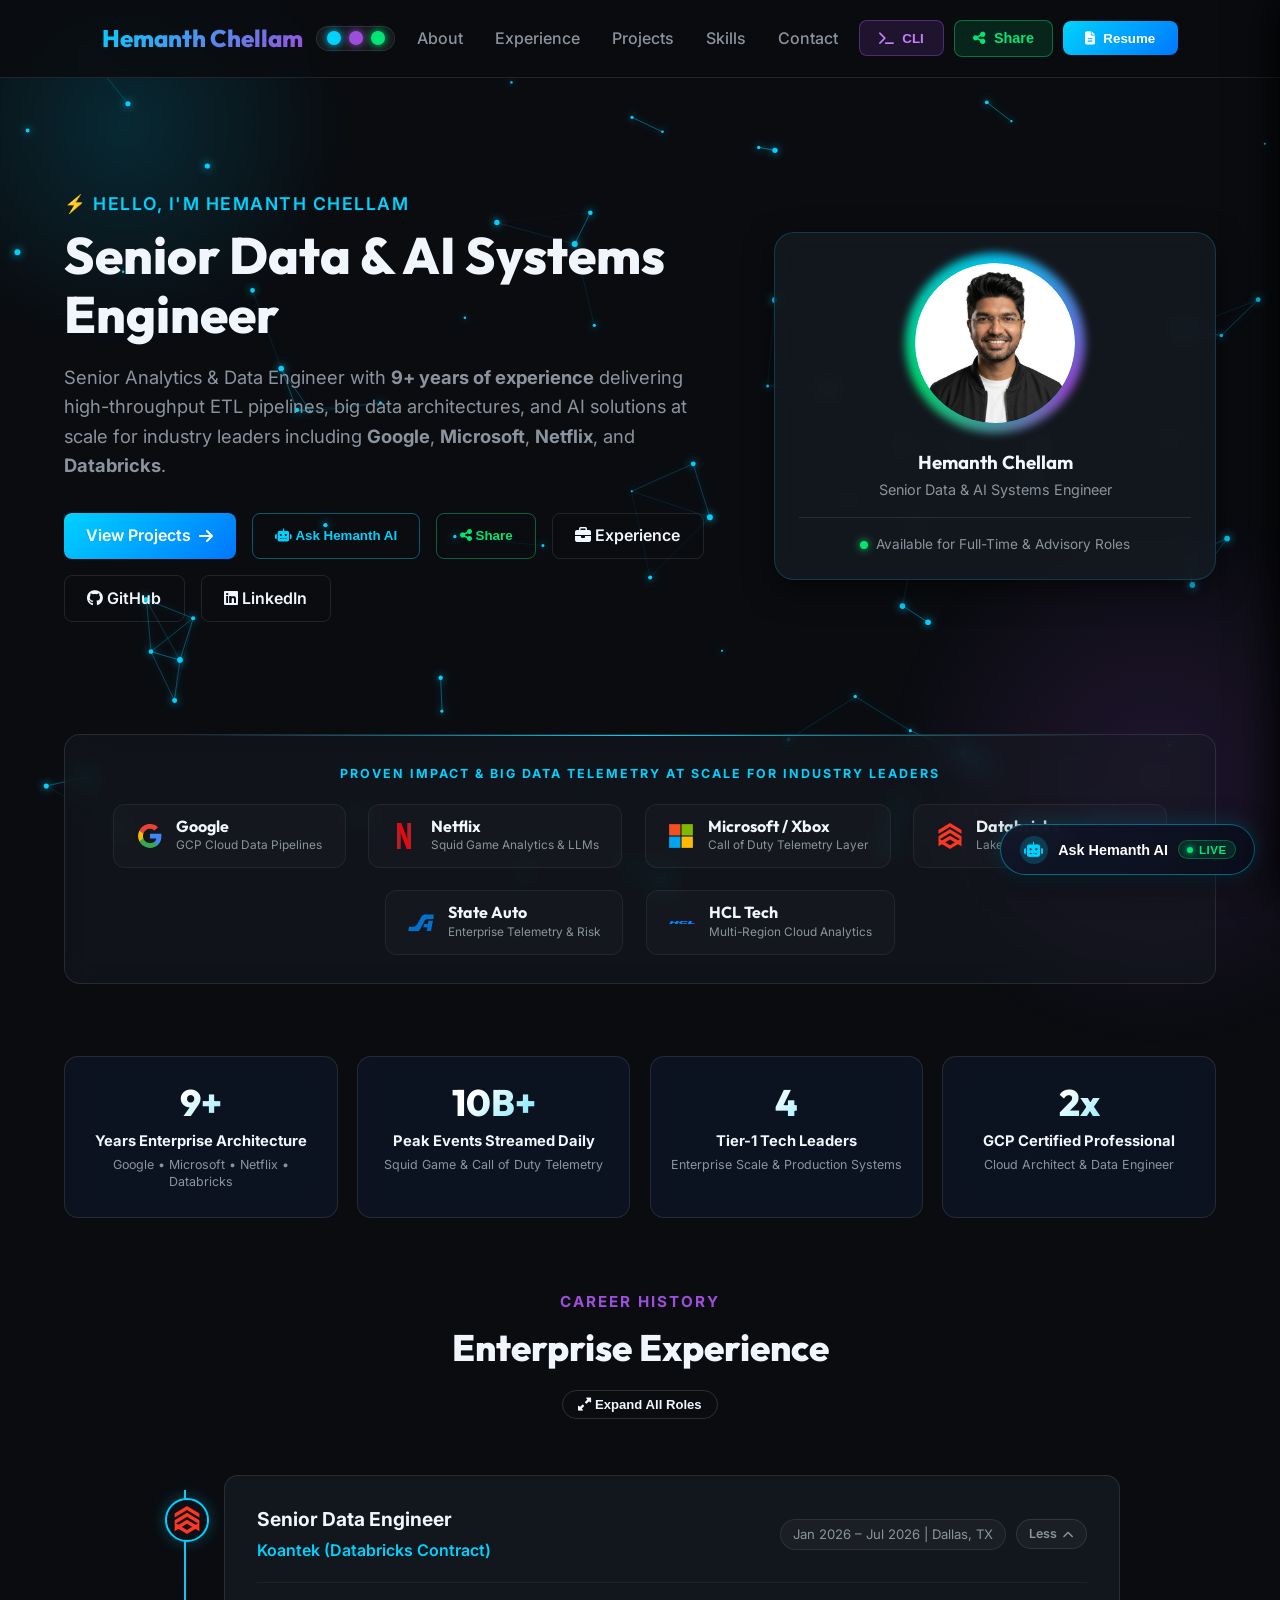
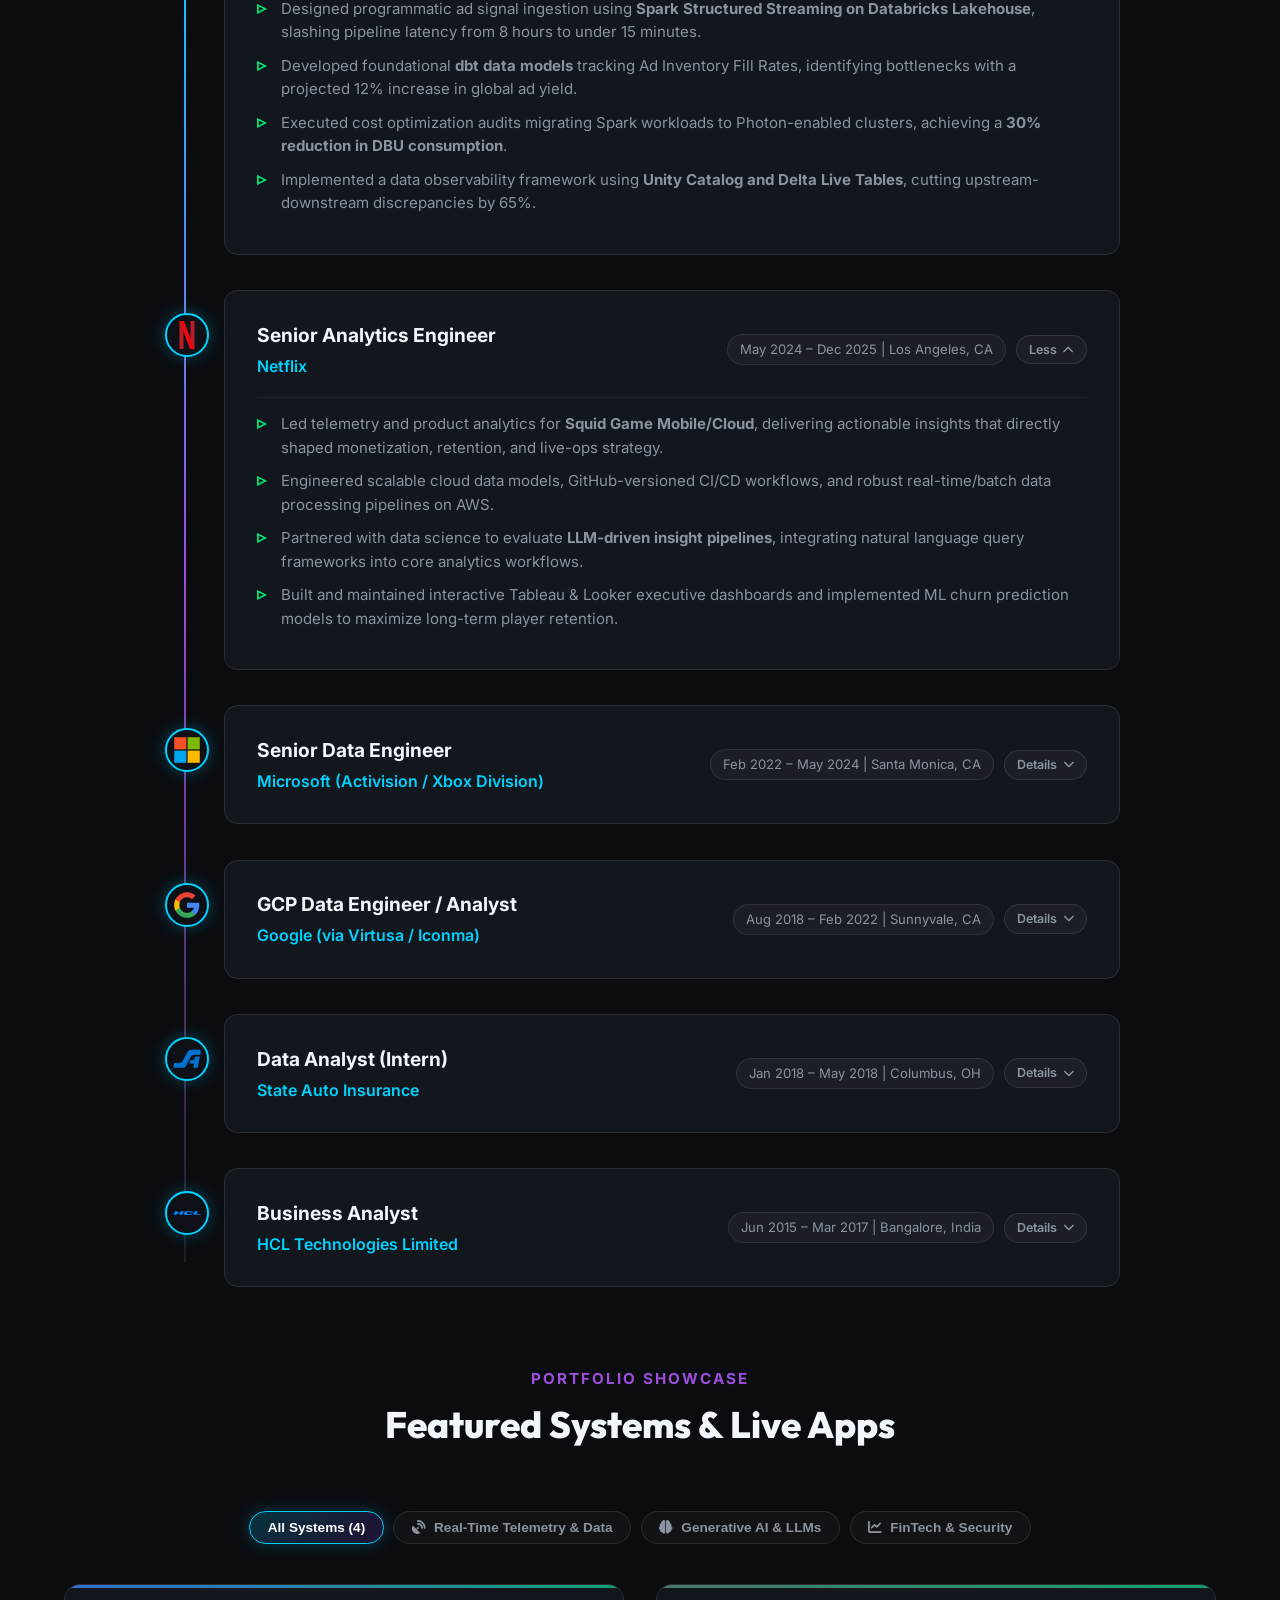
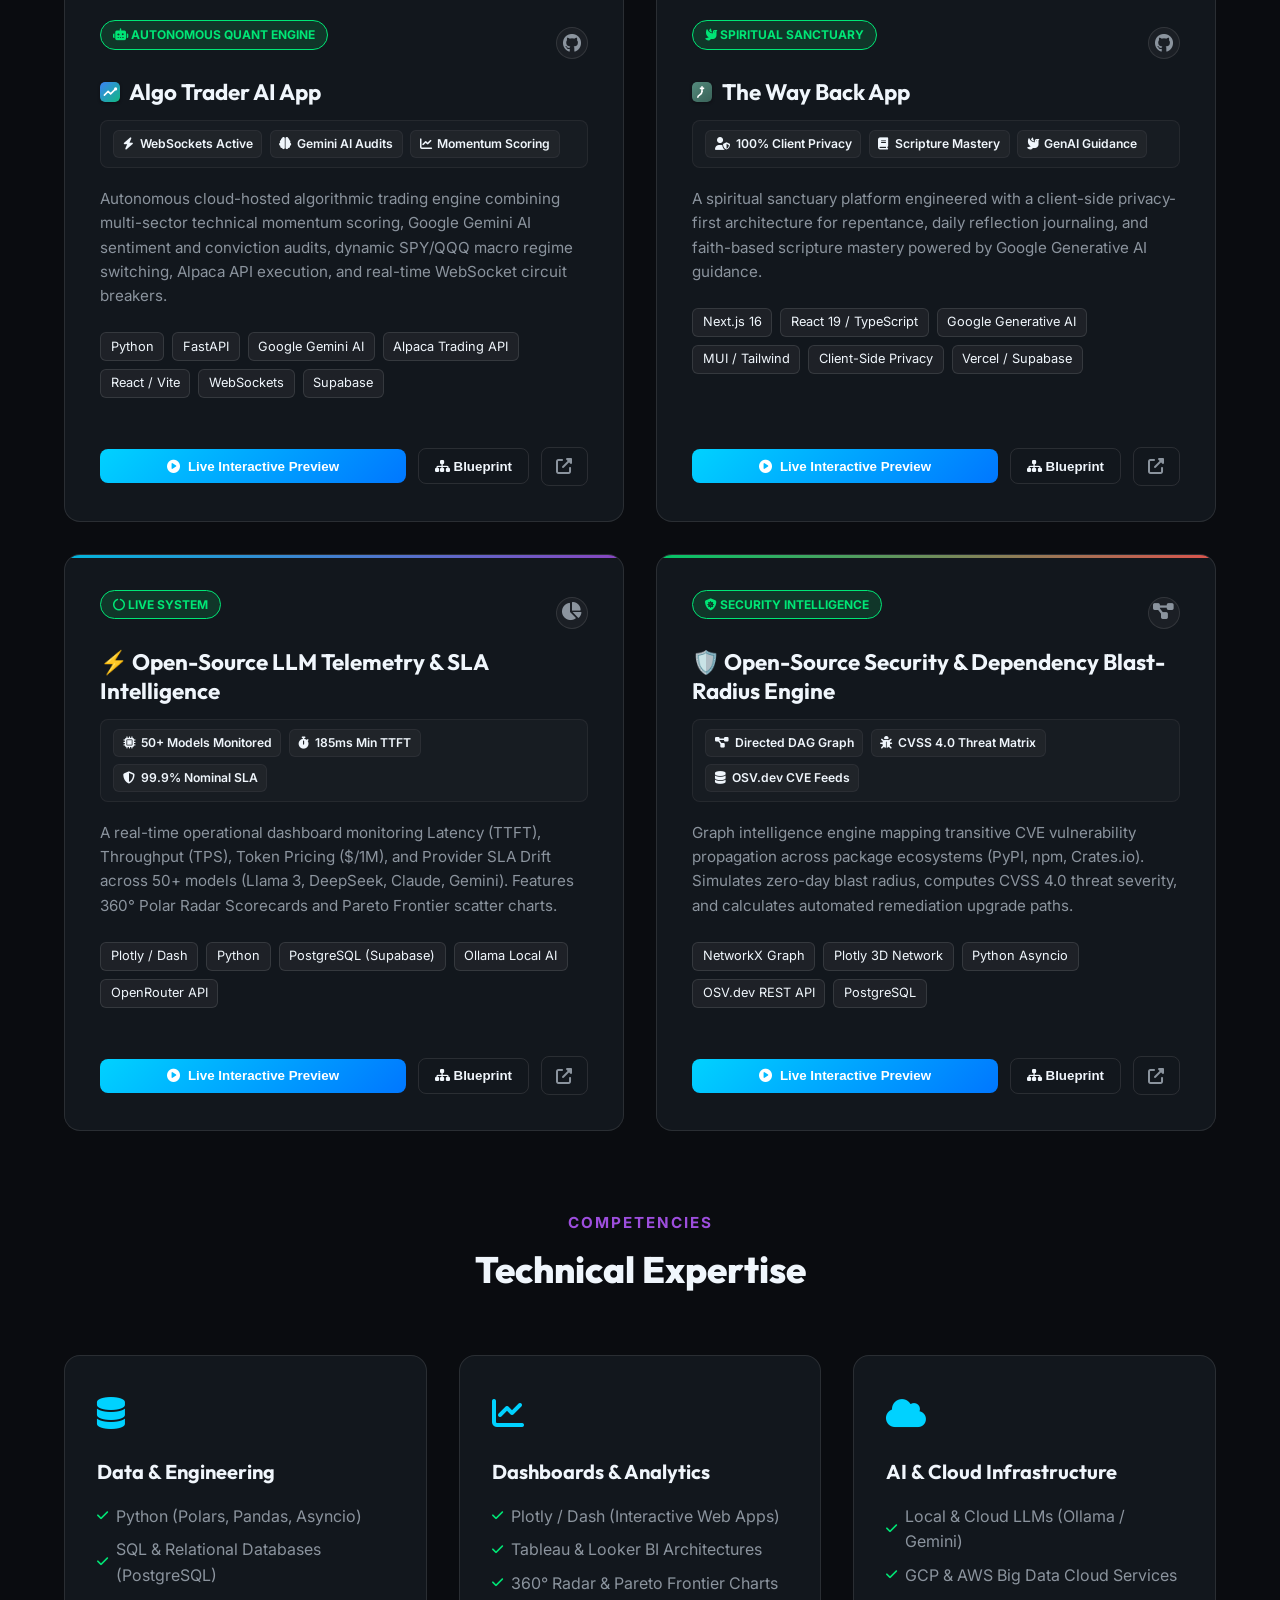
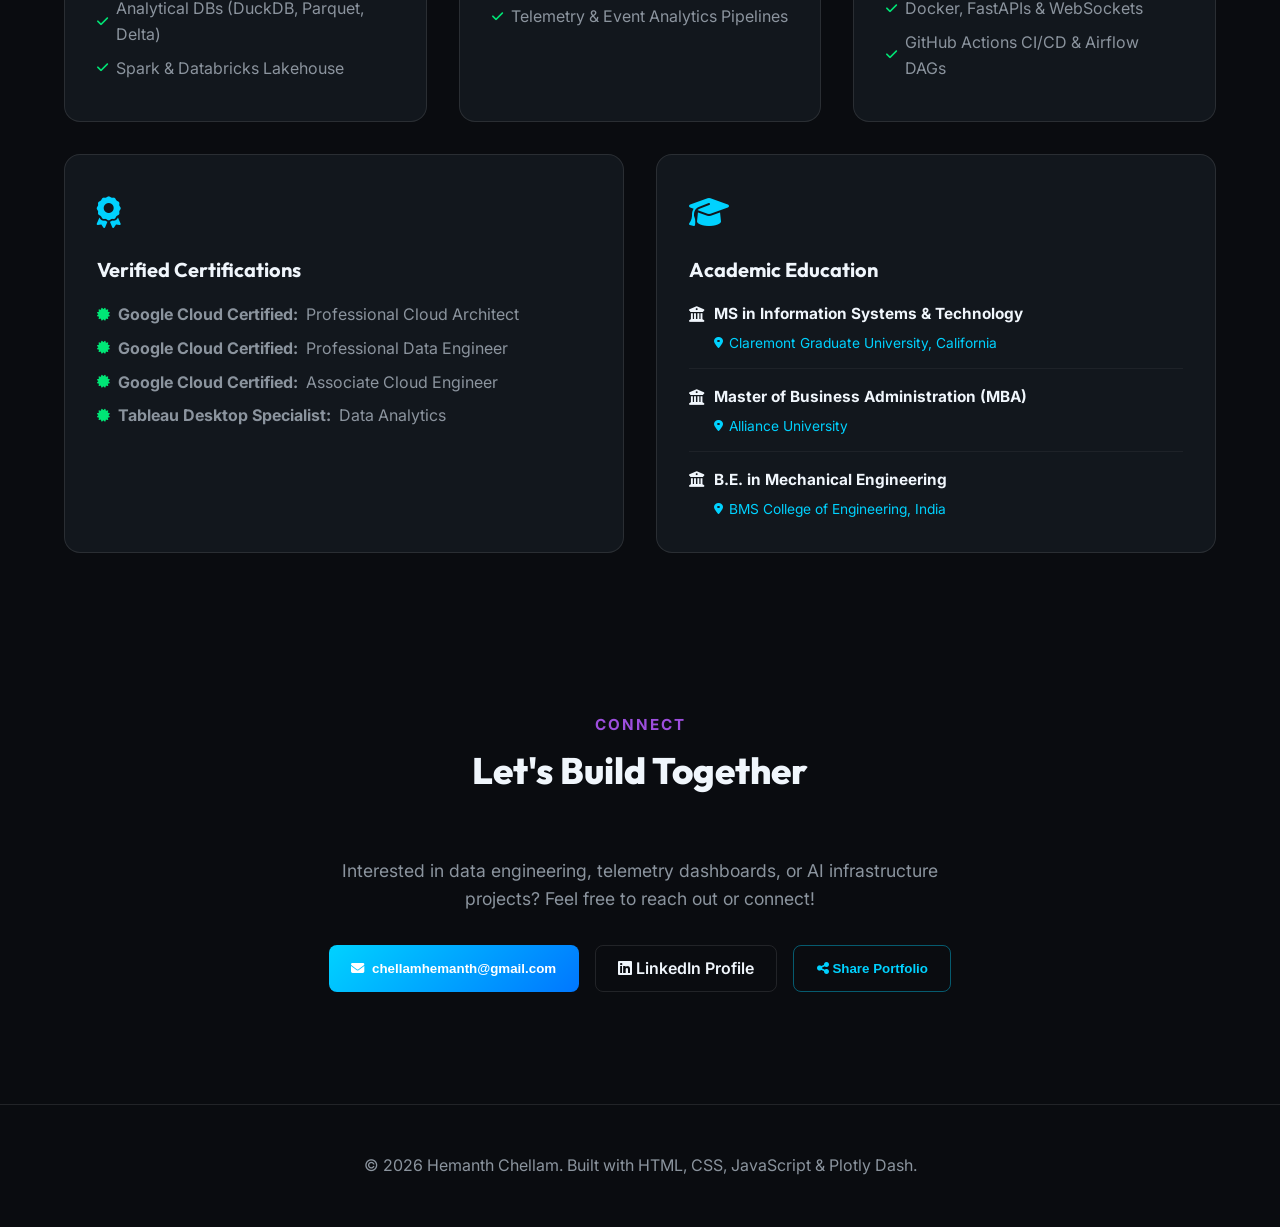
==== commit 688b47cb: "feat(ai): add multi-turn Gemini conversation history, live model status indicator, and smarter conte" ====
--- a/portfolio-hub/index.html
+++ b/portfolio-hub/index.html
@@ -1071,6 +1071,6 @@
 
 
     <!-- Interactive Script -->
-    <script src="app.js?v=6"></script>
+    <script src="app.js?v=7"></script>
 </body>
 </html>
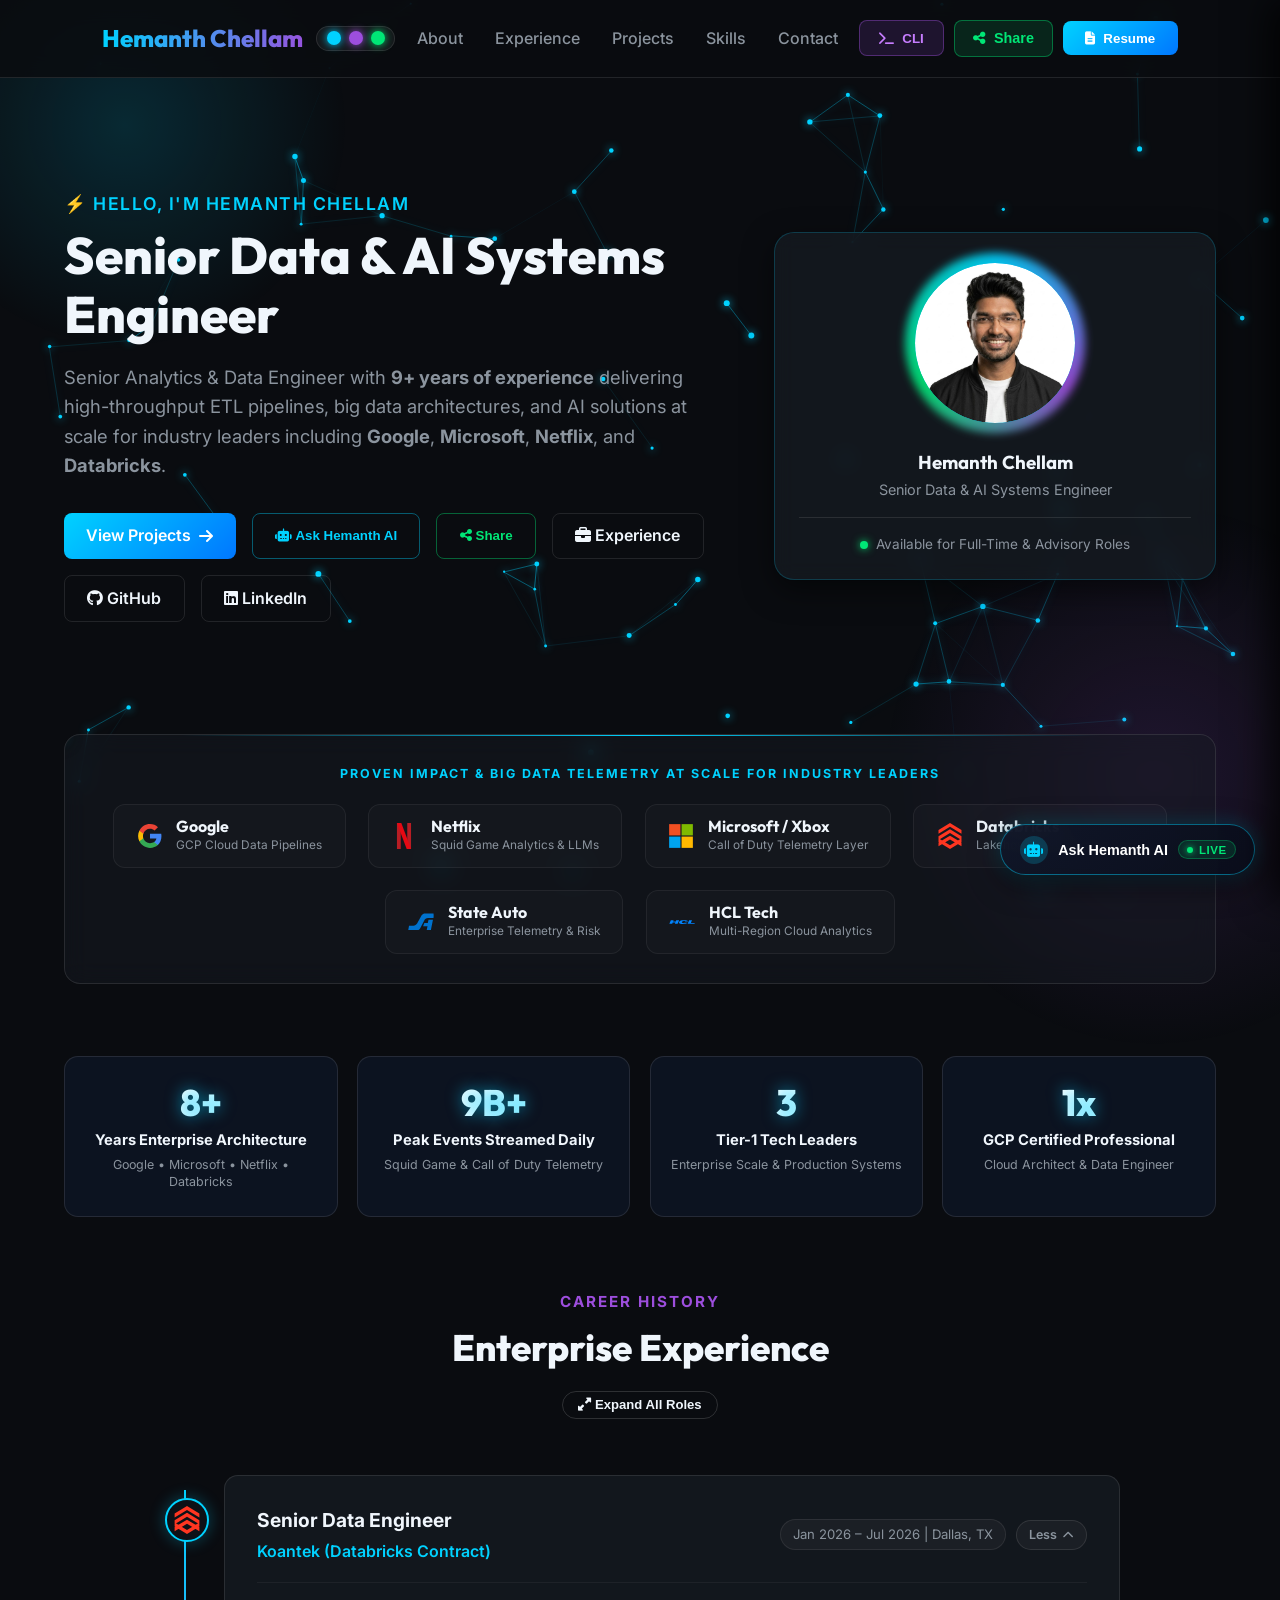
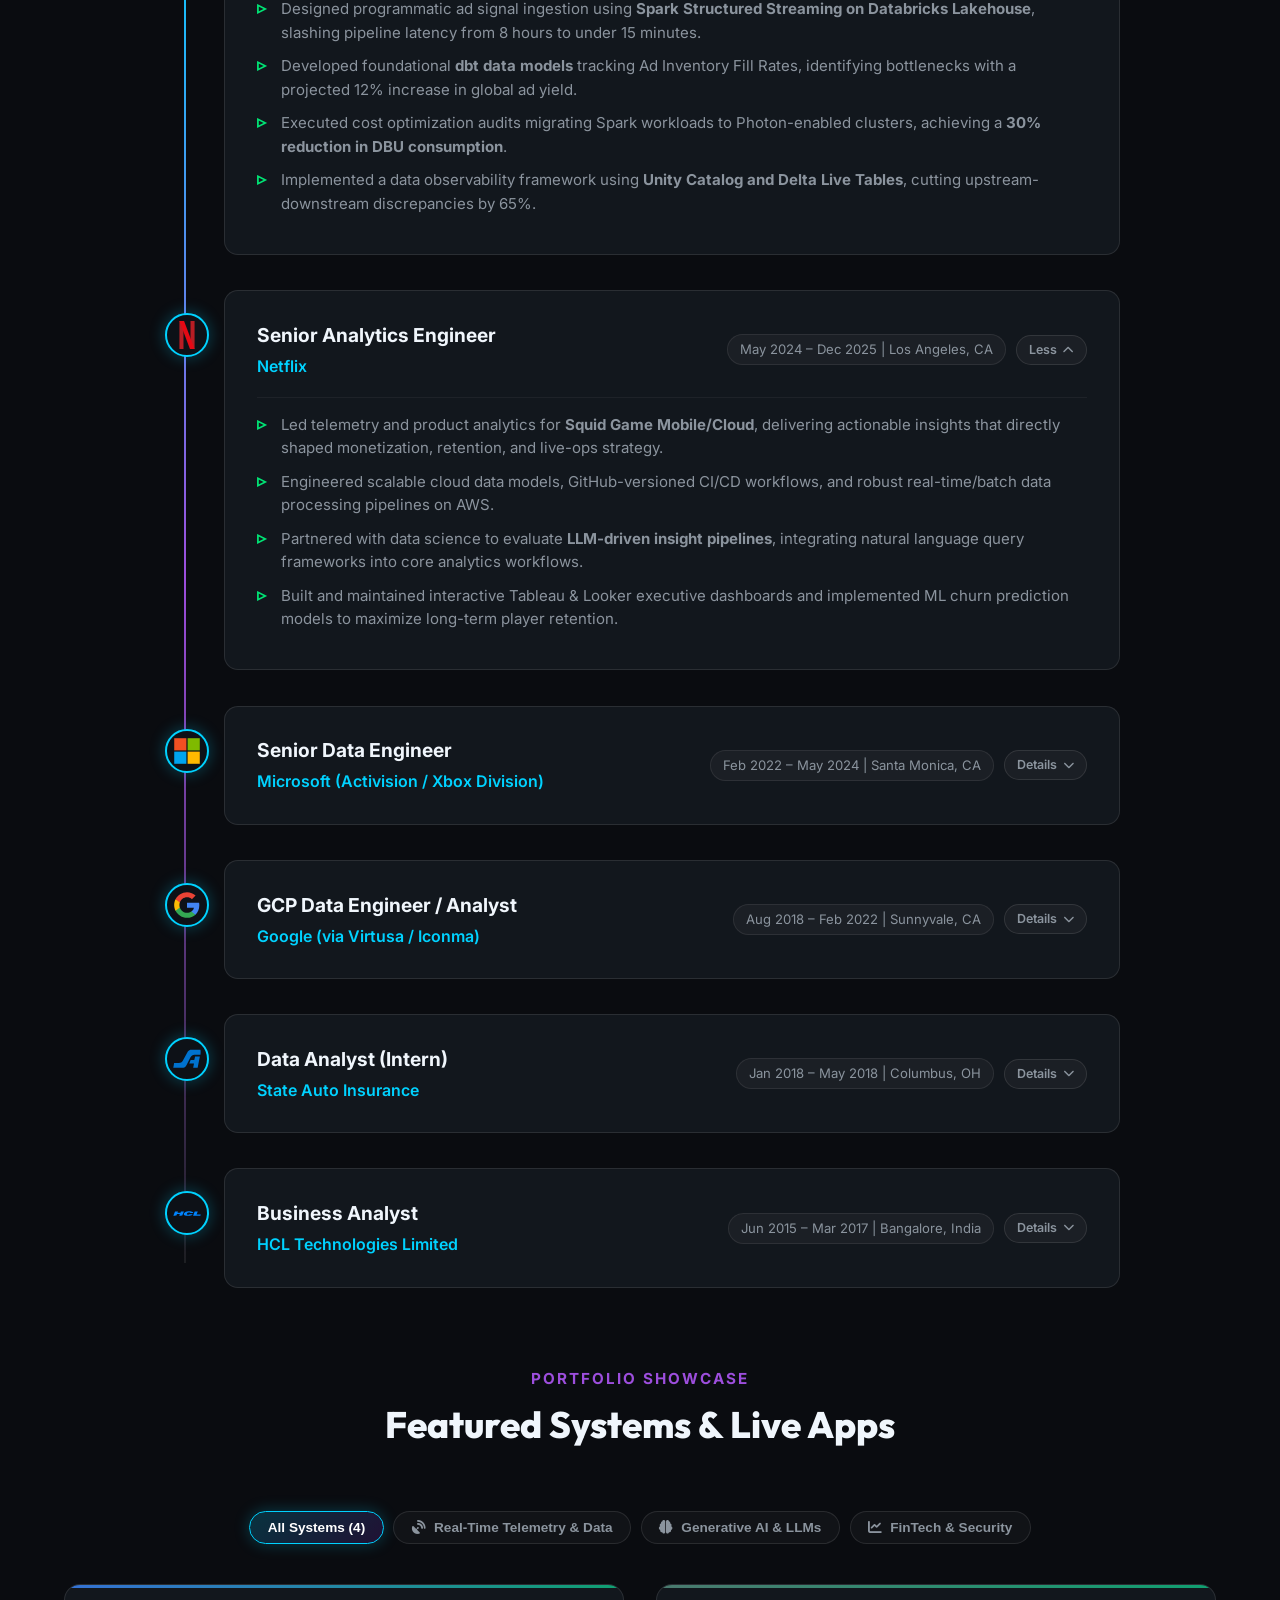
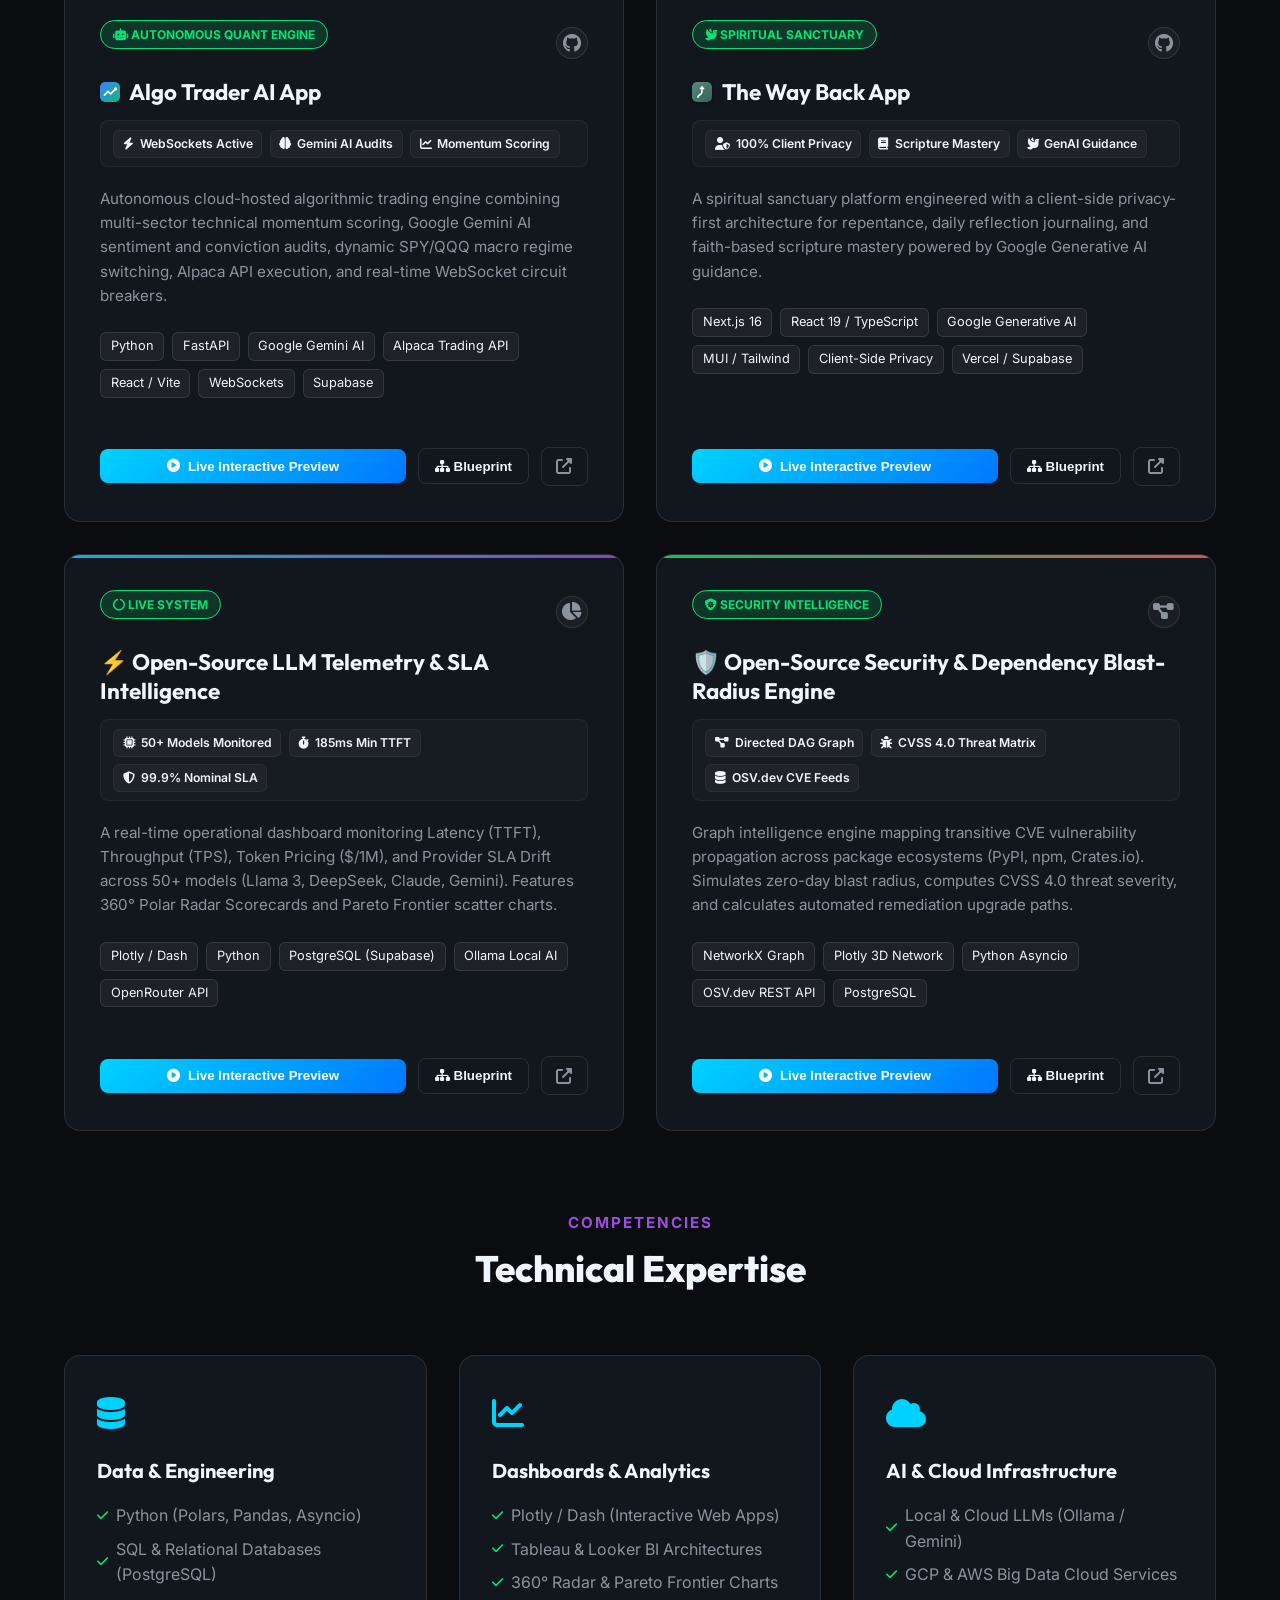
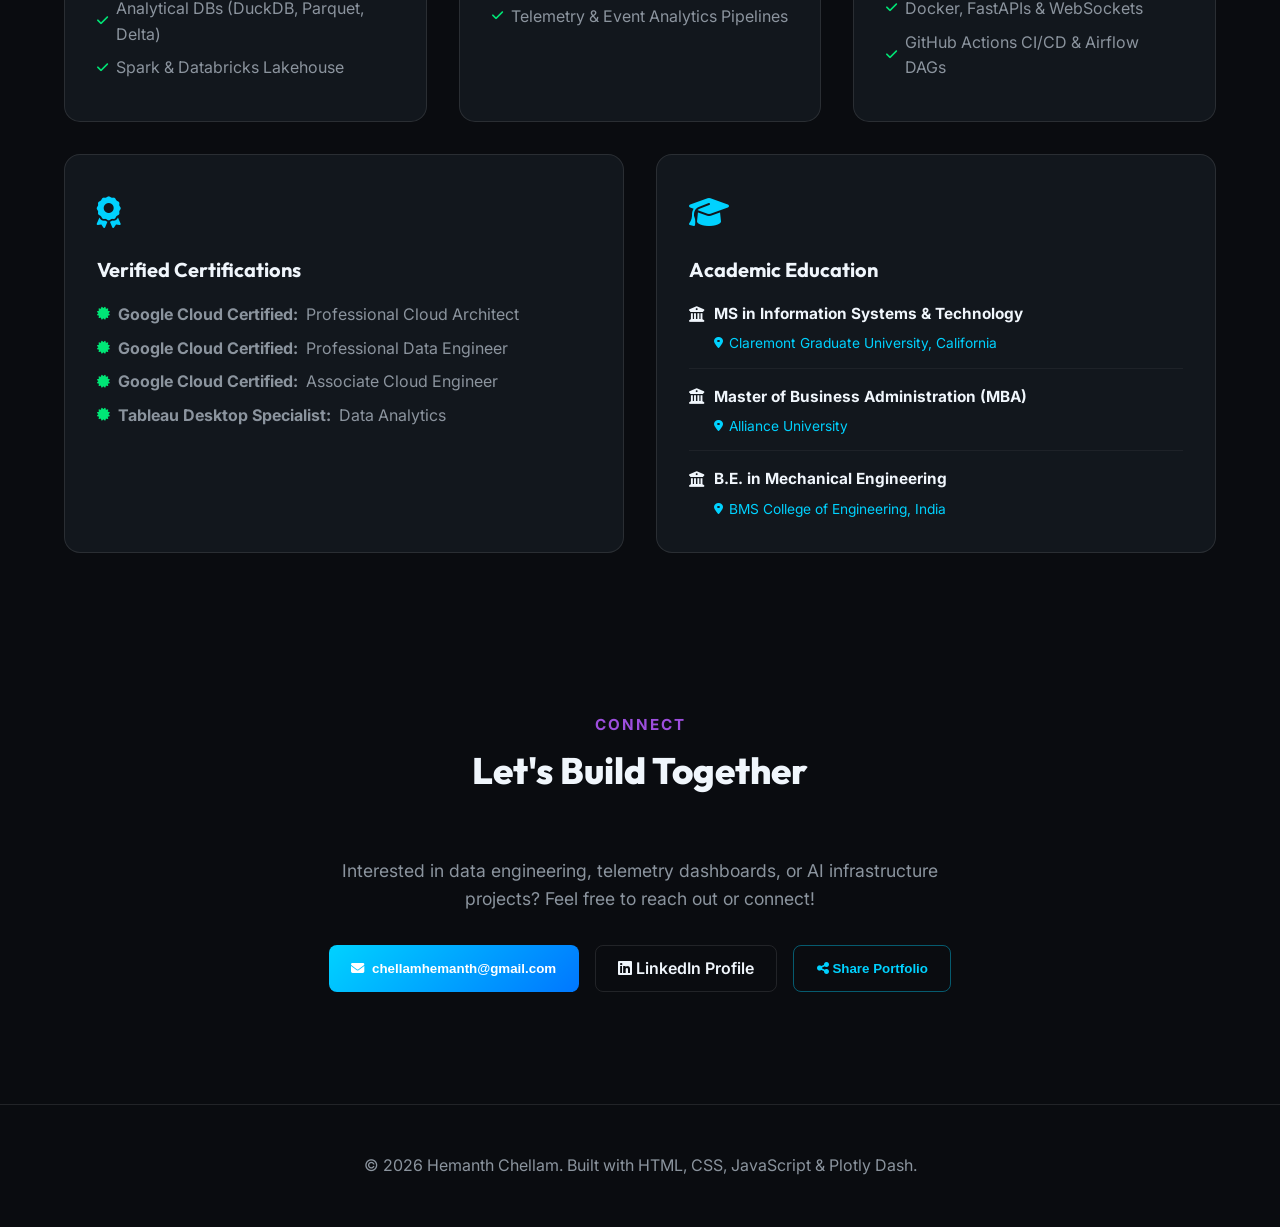
==== commit e64138b7: "feat(ui): add harmonized animation suite and Apple-style scroll reveals - Add rotating specializatio" ====
--- a/portfolio-hub/index.html
+++ b/portfolio-hub/index.html
@@ -31,7 +31,7 @@
     <!-- FontAwesome Icons -->
     <link rel="stylesheet" href="https://cdnjs.cloudflare.com/ajax/libs/font-awesome/6.4.0/css/all.min.css">
     <!-- Custom CSS -->
-    <link rel="stylesheet" href="styles.css?v=9">
+    <link rel="stylesheet" href="styles.css?v=13">
 </head>
 <body>
 
@@ -142,7 +142,7 @@
         <section id="about" class="hero">
             <div class="hero-content">
                 <p class="hero-subtitle">⚡ Hello, I'm Hemanth Chellam</p>
-                <h1 class="hero-title">Senior Data & AI Systems Engineer</h1>
+                <h1 class="hero-title"><span id="hero-title-cycler" class="hero-title-cycler">Senior Data & AI Systems Engineer</span></h1>
                 
                 <p class="hero-bio">
                     Senior Analytics & Data Engineer with <b>9+ years of experience</b> delivering high-throughput ETL pipelines, big data architectures, and AI solutions at scale for industry leaders including <b>Google</b>, <b>Microsoft</b>, <b>Netflix</b>, and <b>Databricks</b>.
@@ -181,7 +181,7 @@
         </section>
 
         <!-- Enterprise Company Trust Bar (Credibility Showcase with Infinite Marquee) -->
-        <div class="company-trust-bar">
+        <div class="company-trust-bar scroll-reveal">
             <p class="trust-bar-label">PROVEN IMPACT & BIG DATA TELEMETRY AT SCALE FOR INDUSTRY LEADERS</p>
             <div class="company-logos-track">
                 <!-- Primary Set -->
@@ -274,31 +274,31 @@
         </div>
 
         <!-- Executive Impact Metrics Strip -->
-        <div class="metrics-impact-strip">
+        <div class="metrics-impact-strip scroll-reveal">
             <div class="metric-card">
-                <div class="metric-value">9+</div>
+                <div class="metric-value" data-target="9" data-suffix="+">9+</div>
                 <div class="metric-label">Years Enterprise Architecture</div>
                 <div class="metric-sub">Google • Microsoft • Netflix • Databricks</div>
             </div>
             <div class="metric-card">
-                <div class="metric-value">10B+</div>
+                <div class="metric-value" data-target="10" data-suffix="B+">10B+</div>
                 <div class="metric-label">Peak Events Streamed Daily</div>
                 <div class="metric-sub">Squid Game & Call of Duty Telemetry</div>
             </div>
             <div class="metric-card">
-                <div class="metric-value">4</div>
+                <div class="metric-value" data-target="4" data-suffix="">4</div>
                 <div class="metric-label">Tier-1 Tech Leaders</div>
                 <div class="metric-sub">Enterprise Scale & Production Systems</div>
             </div>
             <div class="metric-card">
-                <div class="metric-value">2x</div>
+                <div class="metric-value" data-target="2" data-suffix="x">2x</div>
                 <div class="metric-label">GCP Certified Professional</div>
                 <div class="metric-sub">Cloud Architect & Data Engineer</div>
             </div>
         </div>
 
         <!-- Career & Enterprise Experience Section -->
-        <section id="experience">
+        <section id="experience" class="scroll-reveal">
             <div class="section-header">
                 <p class="section-tag">Career History</p>
                 <h2 class="section-title">Enterprise Experience</h2>
@@ -447,7 +447,7 @@
         </section>
 
         <!-- Featured Projects Showcase (Option A: 2x2 Responsive Grid) -->
-        <section id="projects">
+        <section id="projects" class="scroll-reveal">
             <div class="section-header">
                 <p class="section-tag">Portfolio Showcase</p>
                 <h2 class="section-title">Featured Systems & Live Apps</h2>
@@ -610,7 +610,7 @@
         </section>
 
         <!-- Technical Skills Matrix -->
-        <section id="skills">
+        <section id="skills" class="scroll-reveal">
             <div class="section-header">
                 <p class="section-tag">Competencies</p>
                 <h2 class="section-title">Technical Expertise</h2>
@@ -700,7 +700,7 @@
         </section>
 
         <!-- Contact Section -->
-        <section id="contact" style="text-align: center; padding: 4rem 0;">
+        <section id="contact" class="scroll-reveal" style="text-align: center; padding: 4rem 0;">
             <div class="section-header">
                 <p class="section-tag">Connect</p>
                 <h2 class="section-title">Let's Build Together</h2>
@@ -726,7 +726,7 @@
                     <span class="terminal-dot dot-green"></span>
                 </div>
                 <div class="terminal-title">hemanth@hub:~ (bash)</div>
-                <div></div>
+                <button type="button" class="terminal-close-btn" onclick="document.getElementById('terminal-modal').classList.remove('active')" title="Close Terminal"><i class="fas fa-times"></i></button>
             </div>
             <div id="terminal-body" class="terminal-body">
                 <div>Type '<b style="color:#00d2ff">help</b>' to list available commands.</div>
@@ -1012,7 +1012,7 @@
                     </div>
                     <div>
                         <div class="ai-drawer-title">Hemanth AI Assistant</div>
-                        <div class="ai-drawer-status"><span class="ai-dot-green"></span> Online • Powered by Gemini AI</div>
+                        <div class="ai-drawer-status"><span class="ai-dot-green"></span> Online • Powered by Gemini</div>
                     </div>
                 </div>
                 <div class="ai-drawer-actions">
@@ -1071,6 +1071,6 @@
 
 
     <!-- Interactive Script -->
-    <script src="app.js?v=7"></script>
+    <script src="app.js?v=10"></script>
 </body>
 </html>
--- a/portfolio-hub/styles.css
+++ b/portfolio-hub/styles.css
@@ -84,10 +84,27 @@
     font-family: var(--font-heading);
     font-size: 1.5rem;
     font-weight: 800;
-    background: linear-gradient(135deg, var(--accent-blue), var(--accent-purple));
+    background: linear-gradient(
+        90deg,
+        var(--accent-blue) 0%,
+        var(--accent-purple) 35%,
+        #00e676 70%,
+        var(--accent-blue) 100%
+    );
+    background-size: 300% auto;
     -webkit-background-clip: text;
     -webkit-text-fill-color: transparent;
     text-decoration: none;
+    animation: flow-brand-gradient 8s ease-in-out infinite alternate;
+}
+
+@keyframes flow-brand-gradient {
+    0% {
+        background-position: 0% 50%;
+    }
+    100% {
+        background-position: 100% 50%;
+    }
 }
 
 .nav-links {
@@ -997,19 +1014,48 @@
         font-size: 0.88rem;
     }
 
+    /* Projects: Hide Category Filter Chips on Mobile */
+    .project-filters {
+        display: none !important;
+    }
+
     /* Modals & Terminal */
     .terminal-window {
-        width: 96%;
-        max-height: 85vh;
+        width: 95%;
+        max-width: 95vw;
+        max-height: 82vh;
+        margin: 0 auto;
+    }
+    .terminal-header {
+        padding: 0.55rem 0.85rem;
+    }
+    .terminal-title {
+        font-size: 0.78rem;
     }
     .terminal-body {
-        padding: 0.85rem;
-        height: 320px;
+        padding: 0.75rem 0.85rem;
+        flex: 1 1 auto;
+        min-height: 140px;
+        max-height: calc(82vh - 125px);
+        height: auto;
+        font-size: 0.8rem;
+        overflow-x: auto;
+        -webkit-overflow-scrolling: touch;
+    }
+    .terminal-quick-bar {
+        padding: 0.4rem 0.75rem;
+        gap: 0.35rem;
+    }
+    .terminal-chip {
+        padding: 0.2rem 0.55rem;
+        font-size: 0.72rem;
+    }
+    .terminal-input-line {
+        padding: 0.4rem 0.75rem 0.75rem 0.75rem !important;
         font-size: 0.82rem;
-        overflow-x: auto;
-    }
-    .terminal-input-line {
-        padding: 0 0.85rem 0.85rem 0.85rem !important;
+    }
+    .terminal-input {
+        font-size: 0.82rem;
     }
     .embed-window {
         width: 96%;
@@ -1070,6 +1116,24 @@
         width: 34px;
         height: 34px;
         font-size: 0.95rem;
+    }
+    .terminal-window {
+        width: 96%;
+        max-height: 85vh;
+    }
+    .terminal-title {
+        max-width: 170px;
+        overflow: hidden;
+        text-overflow: ellipsis;
+        white-space: nowrap;
+    }
+    .terminal-body {
+        min-height: 120px;
+        max-height: calc(85vh - 120px);
+        font-size: 0.76rem;
+    }
+    .terminal-prompt {
+        font-size: 0.78rem;
     }
 }
 
@@ -1258,23 +1322,28 @@
 }
 
 .terminal-window {
+    display: flex;
+    flex-direction: column;
     width: 90%;
     max-width: 800px;
+    max-height: 85vh;
     background: #0d1117;
     border: 1px solid rgba(0, 210, 255, 0.3);
     border-radius: 12px;
     box-shadow: 0 20px 50px rgba(0, 0, 0, 0.8), 0 0 25px rgba(0, 210, 255, 0.2);
     overflow: hidden;
     font-family: 'Fira Code', 'Courier New', monospace;
+    box-sizing: border-box;
 }
 
 .terminal-header {
     background: #161b22;
-    padding: 0.7rem 1rem;
+    padding: 0.65rem 1rem;
     display: flex;
     align-items: center;
     justify-content: space-between;
     border-bottom: 1px solid rgba(255, 255, 255, 0.08);
+    flex-shrink: 0;
 }
 
 .terminal-dots {
@@ -1297,20 +1366,53 @@
     font-size: 0.85rem;
 }
 
+.terminal-close-btn {
+    background: transparent;
+    border: none;
+    color: #8b949e;
+    font-size: 0.95rem;
+    cursor: pointer;
+    padding: 0.2rem 0.5rem;
+    border-radius: 4px;
+    transition: all 0.2s ease;
+    display: inline-flex;
+    align-items: center;
+    justify-content: center;
+}
+
+.terminal-close-btn:hover {
+    color: #ff5f56;
+    background: rgba(255, 95, 86, 0.15);
+}
+
 .terminal-body {
     padding: 1.2rem;
-    height: 380px;
+    flex: 1 1 auto;
+    min-height: 180px;
+    max-height: 480px;
     overflow-y: auto;
+    overflow-x: auto;
     color: #39ff14;
     font-size: 0.9rem;
     line-height: 1.5;
+    word-break: break-word;
+}
+
+.terminal-body pre {
+    max-width: 100%;
+    overflow-x: auto;
+    white-space: pre;
+    font-size: 0.78rem;
+    margin: 0.4rem 0;
 }
 
 .terminal-input-line {
     display: flex;
     align-items: center;
     gap: 0.5rem;
-    margin-top: 0.5rem;
+    padding: 0.6rem 1.2rem 1.2rem 1.2rem;
+    flex-shrink: 0;
+    box-sizing: border-box;
 }
 
 .terminal-prompt {
@@ -2685,8 +2787,108 @@
     letter-spacing: 0.5px;
 }
 
-
-
-
-
-
+/* ==========================================================
+   Harmonized Animation Suite & Apple-Style Scroll Reveals
+   ========================================================== */
+
+/* 1. Hero Specialization Title Cycler */
+.hero-title-cycler {
+    display: inline-block;
+    transition: opacity 0.4s ease, transform 0.4s cubic-bezier(0.16, 1, 0.3, 1);
+    will-change: opacity, transform;
+}
+
+.hero-title-cycler.switching-out {
+    opacity: 0;
+    transform: translateY(-10px);
+}
+
+.hero-title-cycler.switching-in {
+    opacity: 0;
+    transform: translateY(10px);
+}
+
+/* 2. Trust Bar Glowing Data Stream */
+.company-trust-bar::after {
+    content: '';
+    position: absolute;
+    top: 0;
+    left: -35%;
+    width: 35%;
+    height: 2px;
+    background: linear-gradient(90deg, transparent, #00d2ff, #00e676, transparent);
+    box-shadow: 0 0 12px rgba(0, 210, 255, 0.8), 0 0 20px rgba(0, 230, 118, 0.5);
+    animation: trustBarDataStream 5s cubic-bezier(0.4, 0, 0.2, 1) infinite;
+    pointer-events: none;
+    z-index: 3;
+}
+
+@keyframes trustBarDataStream {
+    0% {
+        left: -35%;
+    }
+    50%, 100% {
+        left: 105%;
+    }
+}
+
+/* 3. Metric Value Highlight Glow during Count-Up */
+.metric-value.counting {
+    color: var(--accent-cyan);
+    text-shadow: 0 0 16px rgba(0, 210, 255, 0.6);
+}
+
+/* 4. Apple-Style Smooth Viewport Scroll Reveals */
+.scroll-reveal {
+    opacity: 0;
+    transform: translateY(28px);
+    transition: opacity 0.75s cubic-bezier(0.16, 1, 0.3, 1), transform 0.75s cubic-bezier(0.16, 1, 0.3, 1);
+    will-change: opacity, transform;
+}
+
+.scroll-reveal.visible {
+    opacity: 1;
+    transform: translateY(0);
+}
+
+/* Respect user's accessibility preferences */
+@media (prefers-reduced-motion: reduce) {
+    .scroll-reveal {
+        opacity: 1 !important;
+        transform: none !important;
+        transition: none !important;
+    }
+    .company-trust-bar::after {
+        display: none !important;
+    }
+}
+
+/* 5. 3D Project Card Tilt & Dynamic Glare (Desktop Only) */
+@media (hover: hover) and (min-width: 992px) {
+    .project-card {
+        transform-style: preserve-3d;
+        perspective: 1000px;
+        transition: border-color 0.3s ease, box-shadow 0.3s ease, transform 0.15s ease-out;
+    }
+    
+    .card-glare {
+        position: absolute;
+        top: 0;
+        left: 0;
+        width: 100%;
+        height: 100%;
+        pointer-events: none;
+        border-radius: inherit;
+        opacity: 0;
+        transition: opacity 0.3s ease;
+        mix-blend-mode: overlay;
+        z-index: 5;
+    }
+}
+
+
+
+
+
+
+
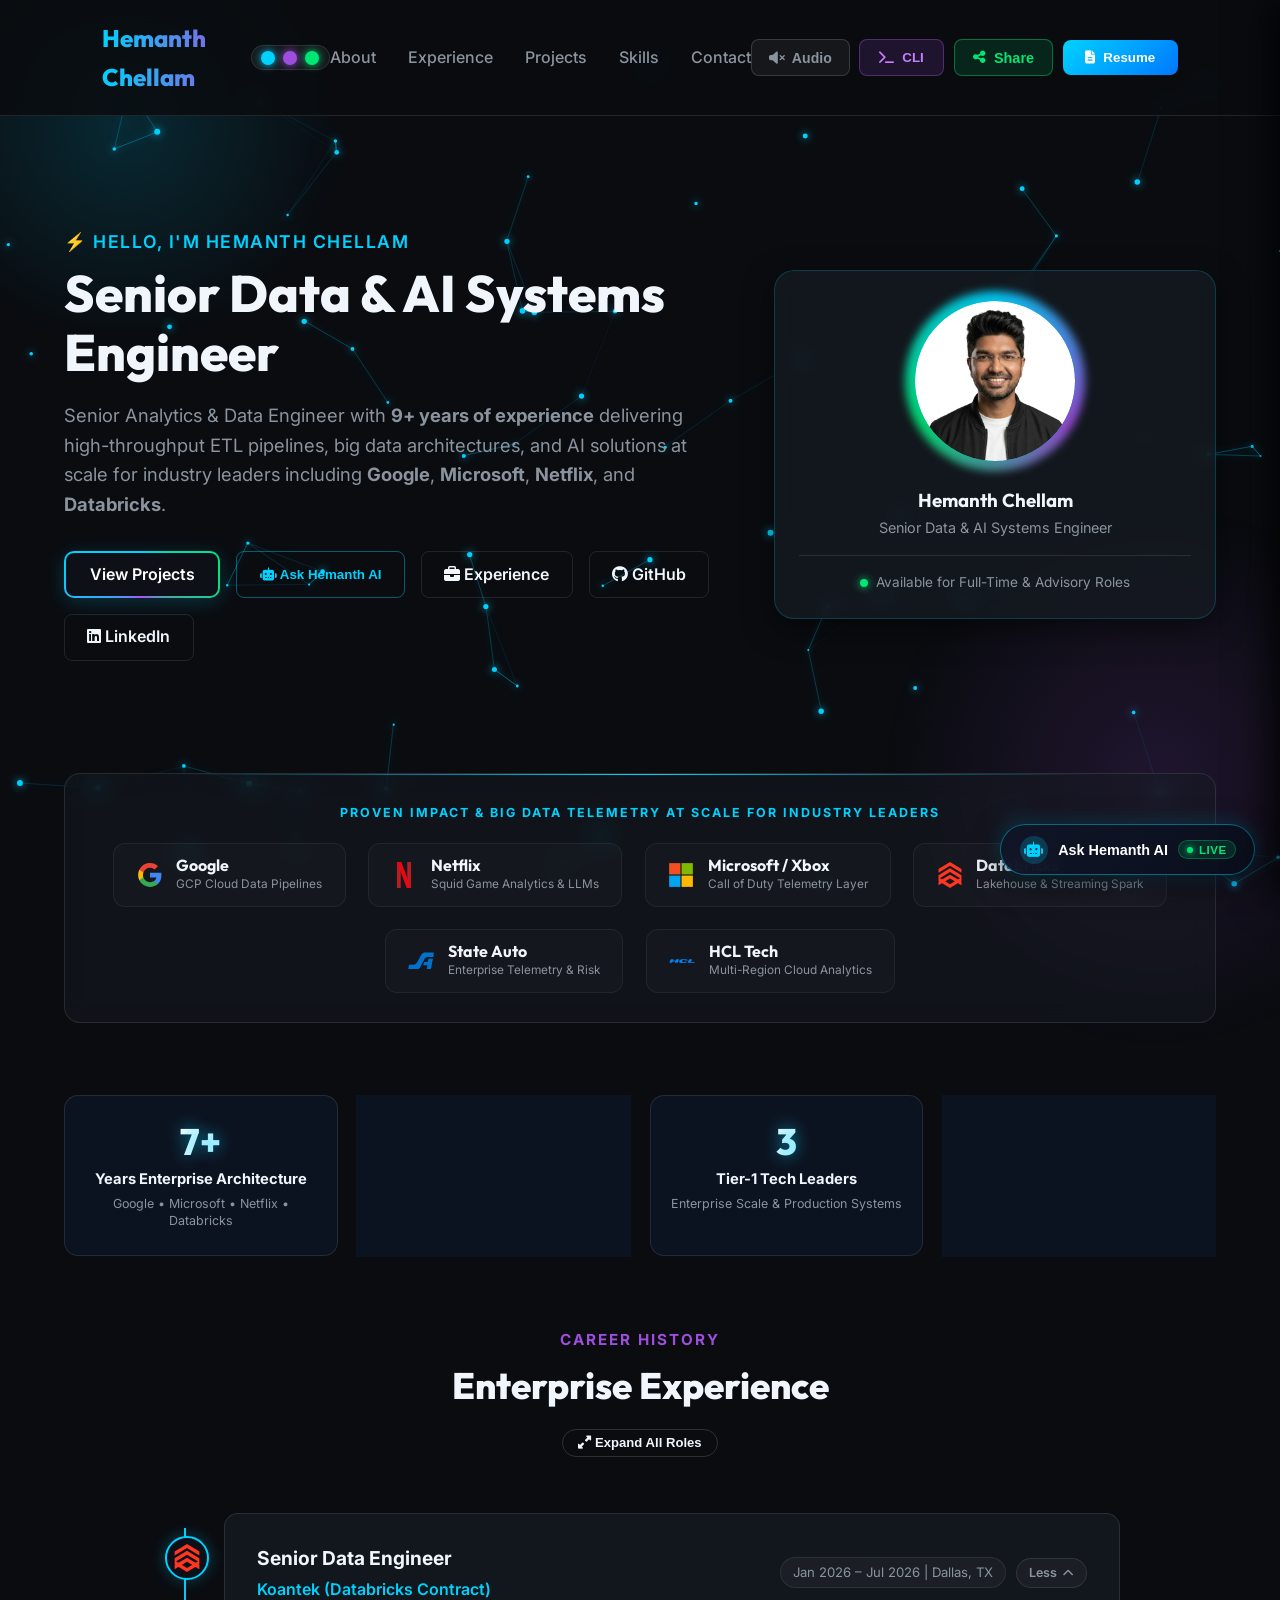
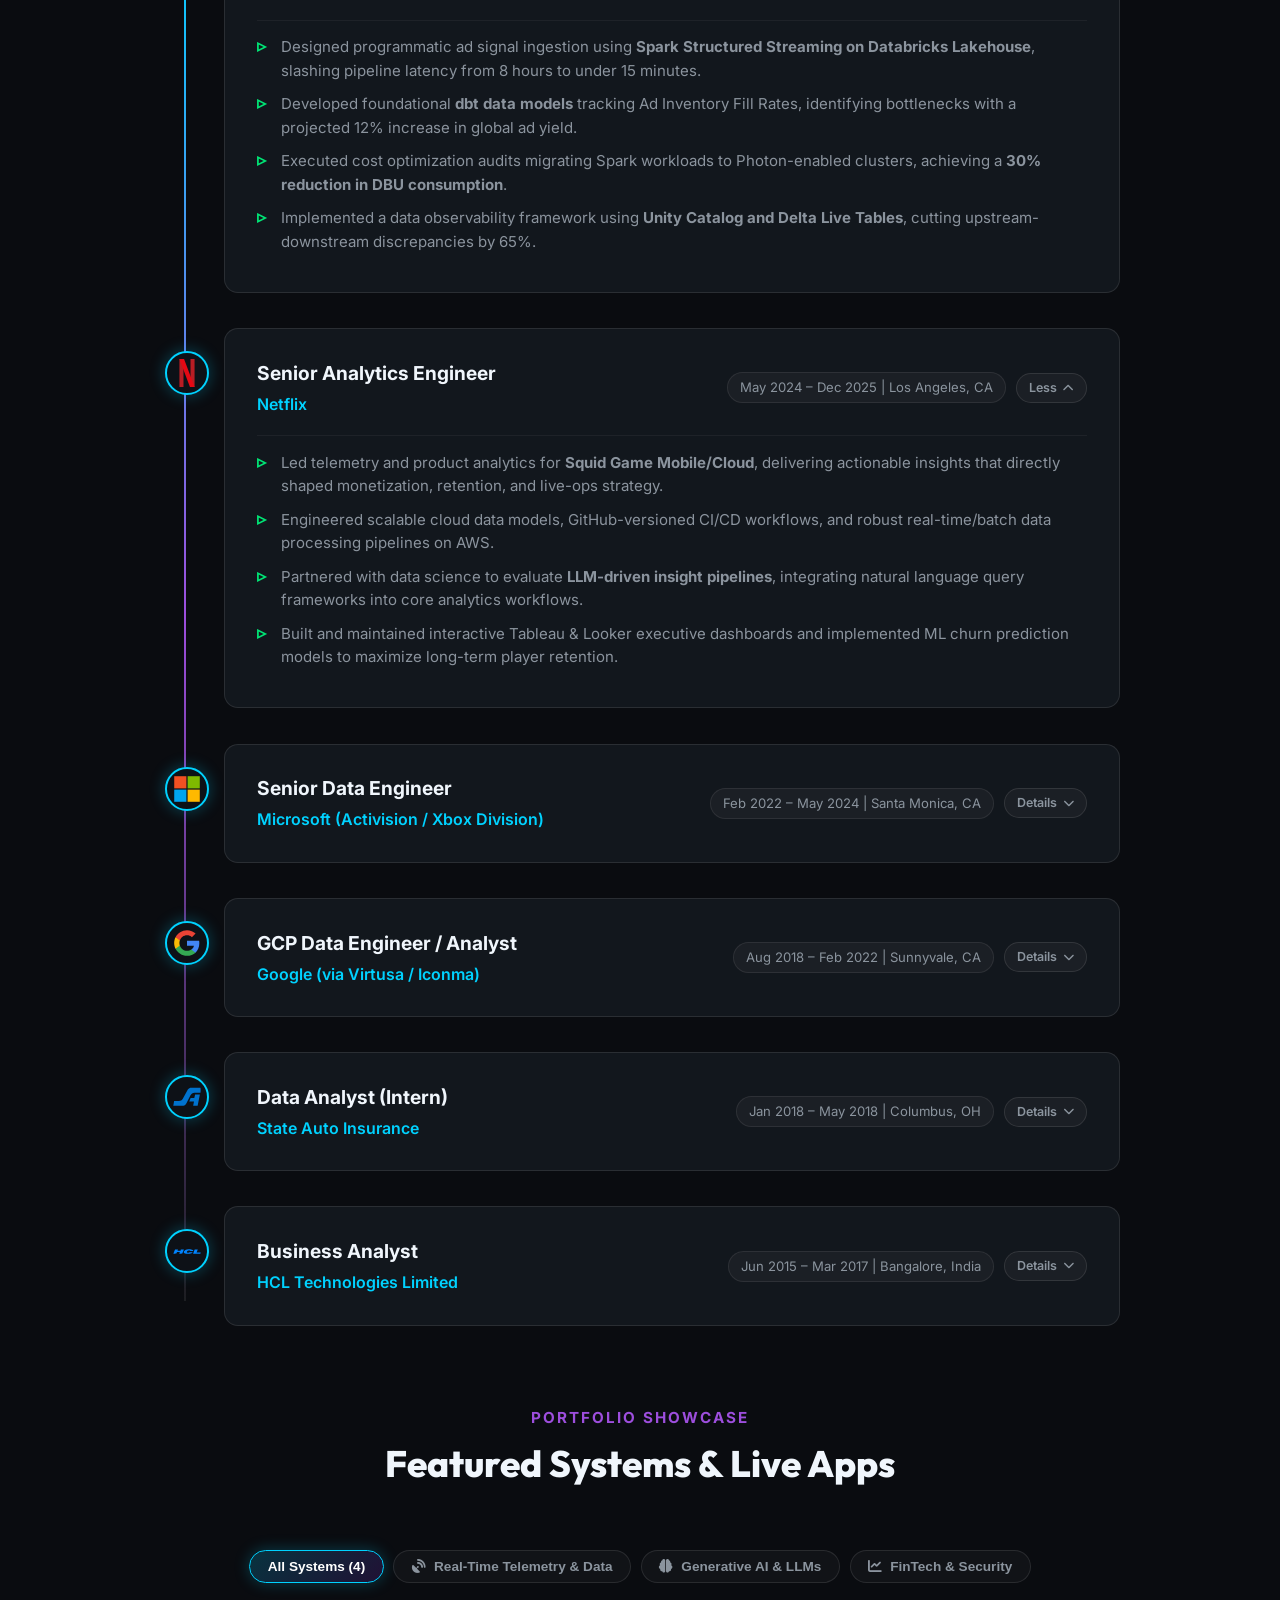
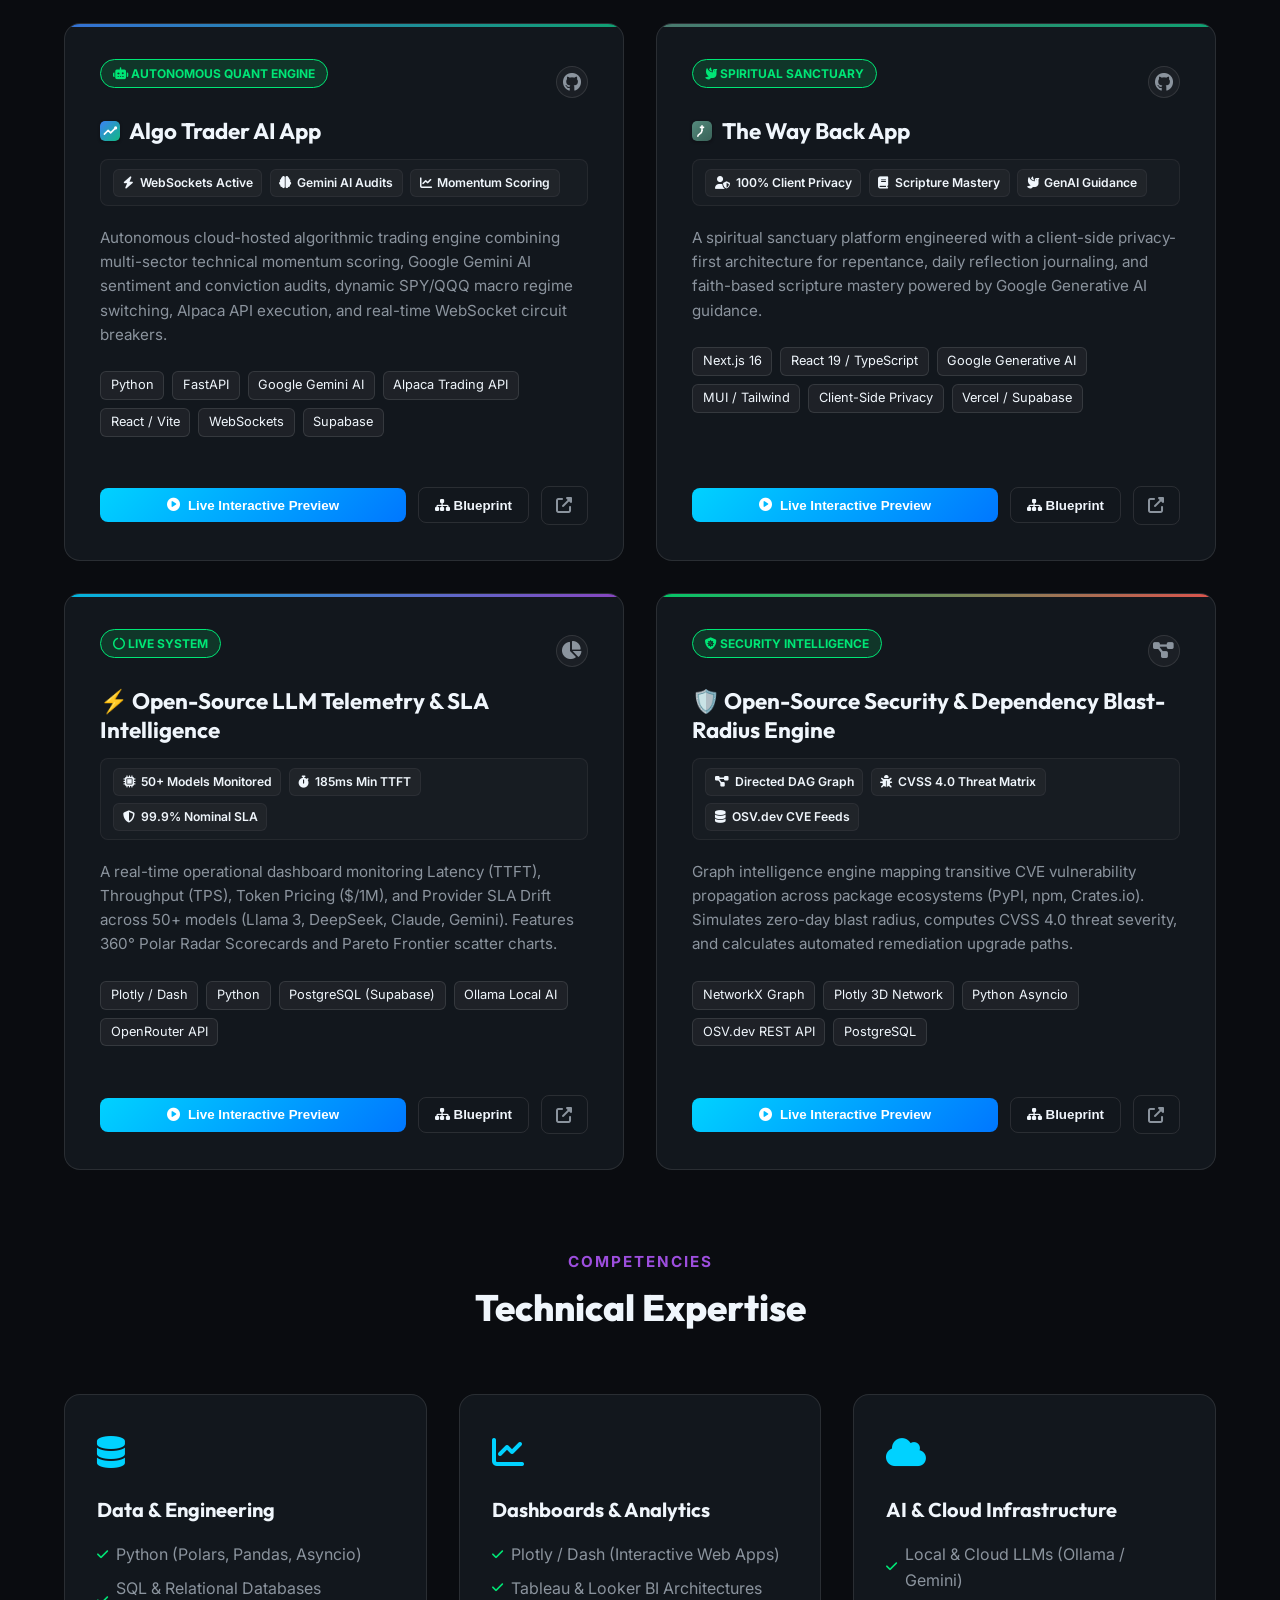
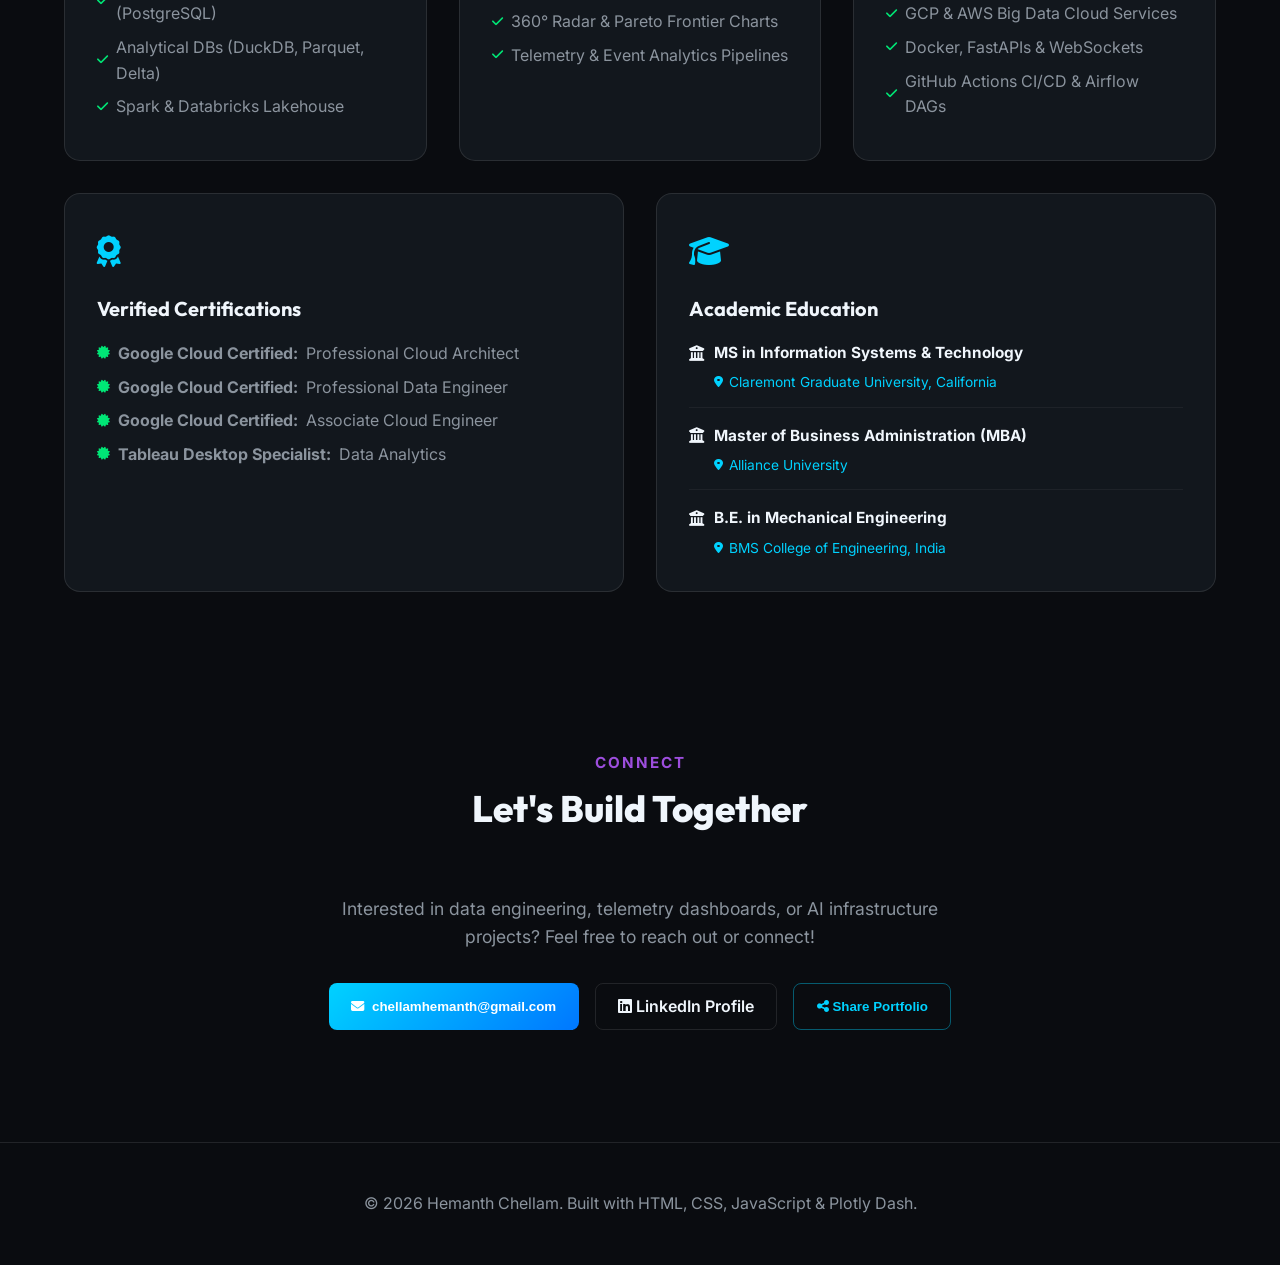
==== commit c3d8ae52: "Optimize mobile resume modal header and clean up architecture blueprint" ====
--- a/portfolio-hub/index.html
+++ b/portfolio-hub/index.html
@@ -31,7 +31,7 @@
     <!-- FontAwesome Icons -->
     <link rel="stylesheet" href="https://cdnjs.cloudflare.com/ajax/libs/font-awesome/6.4.0/css/all.min.css">
     <!-- Custom CSS -->
-    <link rel="stylesheet" href="styles.css?v=13">
+    <link rel="stylesheet" href="styles.css?v=21">
 </head>
 <body>
 
@@ -67,6 +67,7 @@
         </ul>
         
         <div class="nav-actions">
+            <button id="btn-sound-toggle" onclick="toggleAudioFX()" class="btn-sound-nav" title="Toggle Sound FX (Web Audio Synth)" aria-label="Toggle Sound Effects"><i class="fas fa-volume-mute"></i> <span class="nav-btn-text">Audio</span></button>
             <button id="btn-open-terminal" class="btn-terminal" title="Launch Interactive Terminal CLI"><i class="fas fa-terminal"></i> <span class="nav-btn-text">CLI</span></button>
             <button onclick="sharePortfolio()" class="btn-share-nav" title="Share Portfolio"><i class="fas fa-share-alt"></i> <span class="nav-btn-text">Share</span></button>
             <button onclick="openResumeModal()" class="btn-primary" title="View Resume"><i class="fas fa-file-alt"></i> <span class="nav-btn-text">Resume</span></button>
@@ -129,6 +130,9 @@
                     <button onclick="closeMobileDrawer(); sharePortfolio();" class="drawer-btn btn-drawer-share">
                         <i class="fas fa-share-alt"></i> Share Portfolio
                     </button>
+                    <button onclick="toggleAudioFX();" class="drawer-btn btn-drawer-audio">
+                        <i id="drawer-sound-icon" class="fas fa-volume-mute"></i> <span id="drawer-sound-label">Audio Effects (Off)</span>
+                    </button>
                     <button onclick="closeMobileDrawer(); toggleAIChat(true);" class="drawer-btn btn-drawer-ai">
                         <i class="fas fa-robot"></i> Chat with AI Assistant
                     </button>
@@ -148,9 +152,8 @@
                     Senior Analytics & Data Engineer with <b>9+ years of experience</b> delivering high-throughput ETL pipelines, big data architectures, and AI solutions at scale for industry leaders including <b>Google</b>, <b>Microsoft</b>, <b>Netflix</b>, and <b>Databricks</b>.
                 </p>
                 <div class="hero-actions">
-                    <a href="#projects" class="btn-primary">View Projects <i class="fas fa-arrow-right"></i></a>
+                    <a href="#projects" class="btn-primary hero-btn-projects">View Projects</a>
                     <button onclick="toggleAIChat()" class="btn-outline" style="border-color: rgba(0, 210, 255, 0.4); color: var(--accent-blue);"><i class="fas fa-robot me-1"></i> Ask Hemanth AI</button>
-                    <button onclick="sharePortfolio()" class="btn-outline" style="border-color: rgba(0, 230, 118, 0.4); color: var(--accent-green);"><i class="fas fa-share-alt me-1"></i> Share</button>
                     <a href="#experience" class="btn-outline"><i class="fas fa-briefcase"></i> Experience</a>
                     <a href="https://github.com/HEMANTH5439" target="_blank" class="btn-outline"><i class="fab fa-github"></i> GitHub</a>
                     <a href="https://www.linkedin.com/in/hemanth-chellam-b9285a8a/" target="_blank" class="btn-outline"><i class="fab fa-linkedin"></i> LinkedIn</a>
@@ -808,13 +811,6 @@
                     </div>
                 </div>
 
-                <!-- Interactive Pipeline Simulation Bar -->
-                <div class="arch-simulation-bar">
-                    <button id="btn-run-simulation" onclick="runPipelineSimulation()" class="btn-primary" style="font-size: 0.88rem; padding: 0.45rem 1.1rem;">
-                        <i class="fas fa-play me-1"></i> Simulate Pipeline Run
-                    </button>
-                    <span id="simulation-status-text" style="color: var(--text-muted); font-size: 0.85rem; font-family: var(--font-mono);"><i class="fas fa-info-circle me-1 text-info"></i> Click to inject live synthetic event payload through pipeline nodes</span>
-                </div>
             </div>
         </div>
     </div>
@@ -823,19 +819,20 @@
     <!-- 5. Interactive Resume Viewer Modal -->
     <div id="resume-modal" class="embed-modal">
         <div class="embed-window" style="max-width: 920px; height: 88vh;">
-            <div class="embed-header">
-                <div style="display: flex; align-items: center; gap: 0.8rem;">
-                    <span style="color: var(--accent-blue); font-weight: 700;"><i class="fas fa-file-alt me-1"></i> Interactive Resume / CV Viewer</span>
-                    <span style="color: var(--text-muted); font-size: 0.9rem;">| Hemanth Chellam</span>
-                </div>
-                <div style="display: flex; gap: 0.6rem; align-items: center;">
-                    <button onclick="printResume()" class="btn-outline" style="padding: 0.35rem 0.8rem; font-size: 0.85rem; color: var(--accent-blue); border-color: var(--accent-blue);" title="Print or Save as Clean ATS PDF"><i class="fas fa-print me-1"></i> Print / PDF</button>
-                    <a href="mailto:chellamhemanth@gmail.com" class="btn-primary" style="padding: 0.35rem 0.9rem; font-size: 0.85rem;"><i class="fas fa-envelope me-1"></i> Contact</a>
-                    <button onclick="closeResumeModal()" class="btn-outline" style="padding: 0.35rem 0.8rem; font-size: 0.85rem;"><i class="fas fa-times"></i> Close</button>
+            <div class="embed-header resume-modal-header">
+                <div class="resume-header-title-wrap">
+                    <span class="resume-header-title"><i class="fas fa-file-alt me-1"></i> Resume / CV</span>
+                    <span class="resume-header-sub">| Hemanth Chellam</span>
+                </div>
+                <div class="resume-header-actions">
+                    <button onclick="printResume()" class="btn-outline btn-resume-print" title="Print or Save as Clean ATS PDF"><i class="fas fa-print me-1"></i> <span class="btn-text">Print / PDF</span></button>
+                    <a href="mailto:chellamhemanth@gmail.com" class="btn-primary btn-resume-contact"><i class="fas fa-envelope me-1"></i> <span class="btn-text">Contact</span></a>
+                    <button onclick="closeResumeModal()" class="btn-outline btn-resume-close" title="Close"><i class="fas fa-times"></i> <span class="btn-text">Close</span></button>
                 </div>
             </div>
             <div class="resume-modal-body" style="padding: 2.2rem; overflow-y: auto; color: var(--text-main); font-family: var(--font-body); line-height: 1.6;">
                 
+
                 <!-- Resume Header -->
                 <div style="border-bottom: 2px solid var(--accent-blue); padding-bottom: 1.2rem; margin-bottom: 1.5rem;">
                     <h2 style="font-family: var(--font-heading); font-size: 2.2rem; margin-bottom: 0.2rem;">Hemanth Chellam</h2>
@@ -1071,6 +1068,6 @@
 
 
     <!-- Interactive Script -->
-    <script src="app.js?v=10"></script>
+    <script src="app.js?v=15"></script>
 </body>
 </html>
--- a/portfolio-hub/styles.css
+++ b/portfolio-hub/styles.css
@@ -552,7 +552,7 @@
 }
 
 .project-card:hover {
-    transform: translateY(-6px);
+    transform: none;
 }
 
 .project-card:hover::before {
@@ -822,6 +822,7 @@
     /* Hide auxiliary actions from navbar; they live inside mobile drawer */
     .nav-actions .btn-terminal,
     .nav-actions .btn-share-nav,
+    .nav-actions .btn-sound-nav,
     .nav-actions .btn-ai-nav {
         display: none !important;
     }
@@ -944,42 +945,133 @@
         max-height: 18px;
     }
     .timeline-header {
+        position: relative;
+        display: flex;
         flex-direction: column;
         align-items: flex-start;
-        gap: 0.5rem;
+        gap: 0.45rem;
+        padding-right: 0 !important; /* Let content flow naturally */
+        width: 100%;
+    }
+    .timeline-header > div:first-child {
+        width: 100%;
+        padding-right: 36px; /* Dedicated clearance for top-right toggle button */
+        box-sizing: border-box;
     }
     .timeline-role {
         font-size: 1.05rem;
+        line-height: 1.32;
+        margin-bottom: 0.2rem;
+        word-break: break-word;
     }
     .timeline-company {
-        font-size: 0.9rem;
+        font-size: 0.88rem;
+        line-height: 1.35;
+        display: block;
+        margin-top: 0.15rem;
+        word-break: break-word;
+    }
+    .timeline-header > div:last-child {
+        width: 100% !important;
+        display: flex !important;
+        flex-direction: row !important;
+        align-items: center !important;
+        justify-content: flex-start !important;
+        margin-top: 0.25rem;
     }
     .timeline-date {
-        font-size: 0.76rem;
+        font-size: 0.73rem;
+        line-height: 1.35;
+        padding: 0.25rem 0.6rem;
+        border-radius: 6px;
+        background: rgba(255, 255, 255, 0.05);
+        border: 1px solid rgba(255, 255, 255, 0.09);
+        display: inline-block;
+        word-break: normal;
+        max-width: 100%;
+    }
+    /* Compact, elegant circular toggle chevron in top right */
+    .timeline-toggle-btn {
+        position: absolute;
+        top: 0;
+        right: 0;
+        width: 28px;
+        height: 28px;
+        padding: 0;
+        border-radius: 50%;
+        display: flex;
+        align-items: center;
+        justify-content: center;
+        background: rgba(255, 255, 255, 0.06);
+        border: 1px solid rgba(255, 255, 255, 0.12);
+        color: var(--text-muted);
+        font-size: 0.72rem;
+        cursor: pointer;
+    }
+    .timeline-toggle-btn .toggle-text {
+        display: none !important; /* Hide Details/Less text on mobile to prevent horizontal crowding */
+    }
+    .timeline-bullets li {
+        font-size: 0.84rem;
+        line-height: 1.45;
+        padding-left: 1.2rem;
+        margin-bottom: 0.65rem;
+    }
+
+    /* Compact Portfolio Showcase (Mobile Only) */
+    .projects-grid {
+        gap: 1rem;
+    }
+    .project-card {
+        padding: 1.05rem 1rem 0.95rem 1rem;
+        border-radius: 12px;
+    }
+    .project-card-header {
+        margin-bottom: 0.5rem;
+    }
+    .project-badge {
+        font-size: 0.7rem;
         padding: 0.2rem 0.6rem;
-    }
-    .timeline-bullets li {
-        font-size: 0.86rem;
-        padding-left: 1.3rem;
-        margin-bottom: 0.75rem;
-    }
-
-    /* Projects & Skills */
-    .projects-grid {
-        gap: 1.2rem;
-    }
-    .project-card {
-        padding: 1.3rem;
+        margin-bottom: 0.5rem;
     }
     .project-title {
-        font-size: 1.25rem;
+        font-size: 1.15rem;
+        margin-bottom: 0.45rem;
+    }
+    .project-metrics-strip {
+        margin: 0.45rem 0 0.8rem 0;
+        padding: 0.4rem 0.6rem;
+        gap: 0.35rem;
+    }
+    .metric-pill {
+        font-size: 0.7rem;
+        padding: 0.15rem 0.45rem;
     }
     .project-desc {
-        font-size: 0.88rem;
-    }
-    .project-actions {
-        flex-wrap: wrap;
-        gap: 0.6rem;
+        font-size: 0.82rem;
+        line-height: 1.42;
+        margin-bottom: 0.85rem;
+    }
+    .tech-tags {
+        gap: 0.35rem;
+        margin-bottom: 1rem;
+    }
+    .tech-tag {
+        font-size: 0.72rem;
+        padding: 0.15rem 0.45rem;
+        border-radius: 4px;
+    }
+    .project-card-actions {
+        margin-top: 0.85rem;
+        gap: 0.5rem;
+    }
+    .project-card-actions .btn-primary {
+        padding: 0.45rem 0.75rem !important;
+        font-size: 0.8rem !important;
+    }
+    .project-card-actions .btn-outline {
+        padding: 0.45rem 0.7rem !important;
+        font-size: 0.8rem !important;
     }
     .project-actions .btn-primary,
     .project-actions .btn-outline {
@@ -1063,10 +1155,35 @@
         border-radius: 12px;
     }
     .embed-header {
-        padding: 0.8rem 1rem;
+        padding: 0.65rem 0.85rem;
+    }
+    .resume-modal-header {
+        padding: 0.65rem 0.85rem;
+        gap: 0.5rem;
+    }
+    .resume-header-title-wrap {
+        gap: 0.35rem;
+    }
+    .resume-header-title {
+        font-size: 0.88rem;
+    }
+    .resume-header-sub {
+        display: none !important; /* Hide secondary "| Hemanth Chellam" text on mobile to avoid overcrowding */
+    }
+    .resume-header-actions {
+        gap: 0.35rem;
+    }
+    .resume-header-actions .btn-outline,
+    .resume-header-actions .btn-primary {
+        padding: 0.35rem 0.6rem !important;
+        font-size: 0.78rem !important;
+        border-radius: 6px;
+    }
+    .btn-resume-close {
+        padding: 0.35rem 0.55rem !important;
     }
     .resume-modal-body {
-        padding: 1.2rem 1rem !important;
+        padding: 1.1rem 0.85rem !important;
     }
 
     /* Floating AI Chat */
@@ -1197,6 +1314,13 @@
         display: inline-flex;
         align-items: center;
         justify-content: center;
+    }
+    .resume-header-actions .btn-text {
+        display: none !important; /* On ultra-small screens, show icons only */
+    }
+    .resume-header-actions .btn-outline,
+    .resume-header-actions .btn-primary {
+        padding: 0.35rem 0.5rem !important;
     }
 }
 
@@ -1303,6 +1427,45 @@
     transform: translateY(-1px);
 }
 
+.btn-sound-nav {
+    background: rgba(255, 255, 255, 0.05);
+    border: 1px solid rgba(255, 255, 255, 0.15);
+    color: var(--text-muted);
+    padding: 0.6rem 1.05rem;
+    border-radius: 8px;
+    font-size: 0.88rem;
+    font-weight: 600;
+    cursor: pointer;
+    transition: all 0.25s ease;
+    display: inline-flex;
+    align-items: center;
+    gap: 0.45rem;
+}
+
+.btn-sound-nav:hover {
+    background: rgba(255, 255, 255, 0.1);
+    color: var(--text-main);
+    transform: translateY(-1px);
+}
+
+.btn-sound-nav.active {
+    background: rgba(0, 210, 255, 0.12);
+    border-color: rgba(0, 210, 255, 0.5);
+    color: var(--accent-blue);
+    box-shadow: 0 0 14px rgba(0, 210, 255, 0.3);
+}
+
+.btn-drawer-audio {
+    border-color: rgba(255, 255, 255, 0.15);
+    color: var(--text-muted);
+}
+
+.btn-drawer-audio.active {
+    border-color: rgba(0, 210, 255, 0.5);
+    color: var(--accent-blue);
+    background: rgba(0, 210, 255, 0.1);
+}
+
 .terminal-modal {
     display: none;
     position: fixed;
@@ -1469,6 +1632,47 @@
     justify-content: space-between;
     align-items: center;
     border-bottom: 1px solid var(--border-color);
+}
+
+.resume-header-title-wrap {
+    display: flex;
+    align-items: center;
+    gap: 0.6rem;
+    min-width: 0;
+}
+
+.resume-header-title {
+    color: var(--accent-blue);
+    font-weight: 700;
+    font-size: 0.95rem;
+    white-space: nowrap;
+}
+
+.resume-header-sub {
+    color: var(--text-muted);
+    font-size: 0.85rem;
+    white-space: nowrap;
+}
+
+.resume-header-actions {
+    display: flex;
+    gap: 0.5rem;
+    align-items: center;
+    flex-shrink: 0;
+}
+
+.resume-header-actions .btn-outline,
+.resume-header-actions .btn-primary {
+    padding: 0.35rem 0.8rem;
+    font-size: 0.85rem;
+    display: inline-flex;
+    align-items: center;
+    gap: 0.35rem;
+}
+
+.btn-resume-print {
+    color: var(--accent-blue) !important;
+    border-color: rgba(0, 210, 255, 0.4) !important;
 }
 
 .embed-iframe {
@@ -2863,32 +3067,77 @@
     }
 }
 
-/* 5. 3D Project Card Tilt & Dynamic Glare (Desktop Only) */
-@media (hover: hover) and (min-width: 992px) {
-    .project-card {
-        transform-style: preserve-3d;
-        perspective: 1000px;
-        transition: border-color 0.3s ease, box-shadow 0.3s ease, transform 0.15s ease-out;
-    }
-    
-    .card-glare {
-        position: absolute;
-        top: 0;
-        left: 0;
-        width: 100%;
-        height: 100%;
-        pointer-events: none;
-        border-radius: inherit;
-        opacity: 0;
-        transition: opacity 0.3s ease;
-        mix-blend-mode: overlay;
-        z-index: 5;
-    }
-}
-
-
-
-
-
-
-
+/* 5. View Projects Animated Gradient Border */
+.hero-btn-projects {
+    position: relative;
+    z-index: 1;
+    background: transparent !important;
+    color: #ffffff !important;
+    padding: 0.65rem 1.6rem;
+    border-radius: 10px;
+    font-weight: 600;
+    text-decoration: none;
+    display: inline-flex;
+    align-items: center;
+    justify-content: center;
+    border: none;
+    overflow: hidden;
+    box-shadow: 0 4px 20px rgba(0, 210, 255, 0.2);
+    transition: transform 0.25s ease, box-shadow 0.25s ease;
+}
+
+.hero-btn-projects::before {
+    content: '';
+    position: absolute;
+    top: 50%;
+    left: 50%;
+    width: 260%;
+    height: 520%;
+    background: conic-gradient(
+        from 0deg,
+        #00d2ff 0deg,
+        #00e676 90deg,
+        #a855f7 180deg,
+        #00d2ff 270deg,
+        #00d2ff 360deg
+    );
+    transform: translate(-50%, -50%) rotate(0deg);
+    animation: rotateGradientBorder 3.5s linear infinite;
+    z-index: -2;
+}
+
+.hero-btn-projects::after {
+    content: '';
+    position: absolute;
+    inset: 2px;
+    background: #0d1117;
+    border-radius: 8px;
+    z-index: -1;
+    transition: background 0.3s ease;
+}
+
+.hero-btn-projects:hover {
+    transform: translateY(-2px);
+    box-shadow: 0 6px 25px rgba(0, 210, 255, 0.45), 0 0 15px rgba(0, 230, 118, 0.35);
+}
+
+.hero-btn-projects:hover::after {
+    background: #161b22;
+}
+
+@keyframes rotateGradientBorder {
+    0% {
+        transform: translate(-50%, -50%) rotate(0deg);
+    }
+    100% {
+        transform: translate(-50%, -50%) rotate(360deg);
+    }
+}
+
+
+
+
+
+
+
+
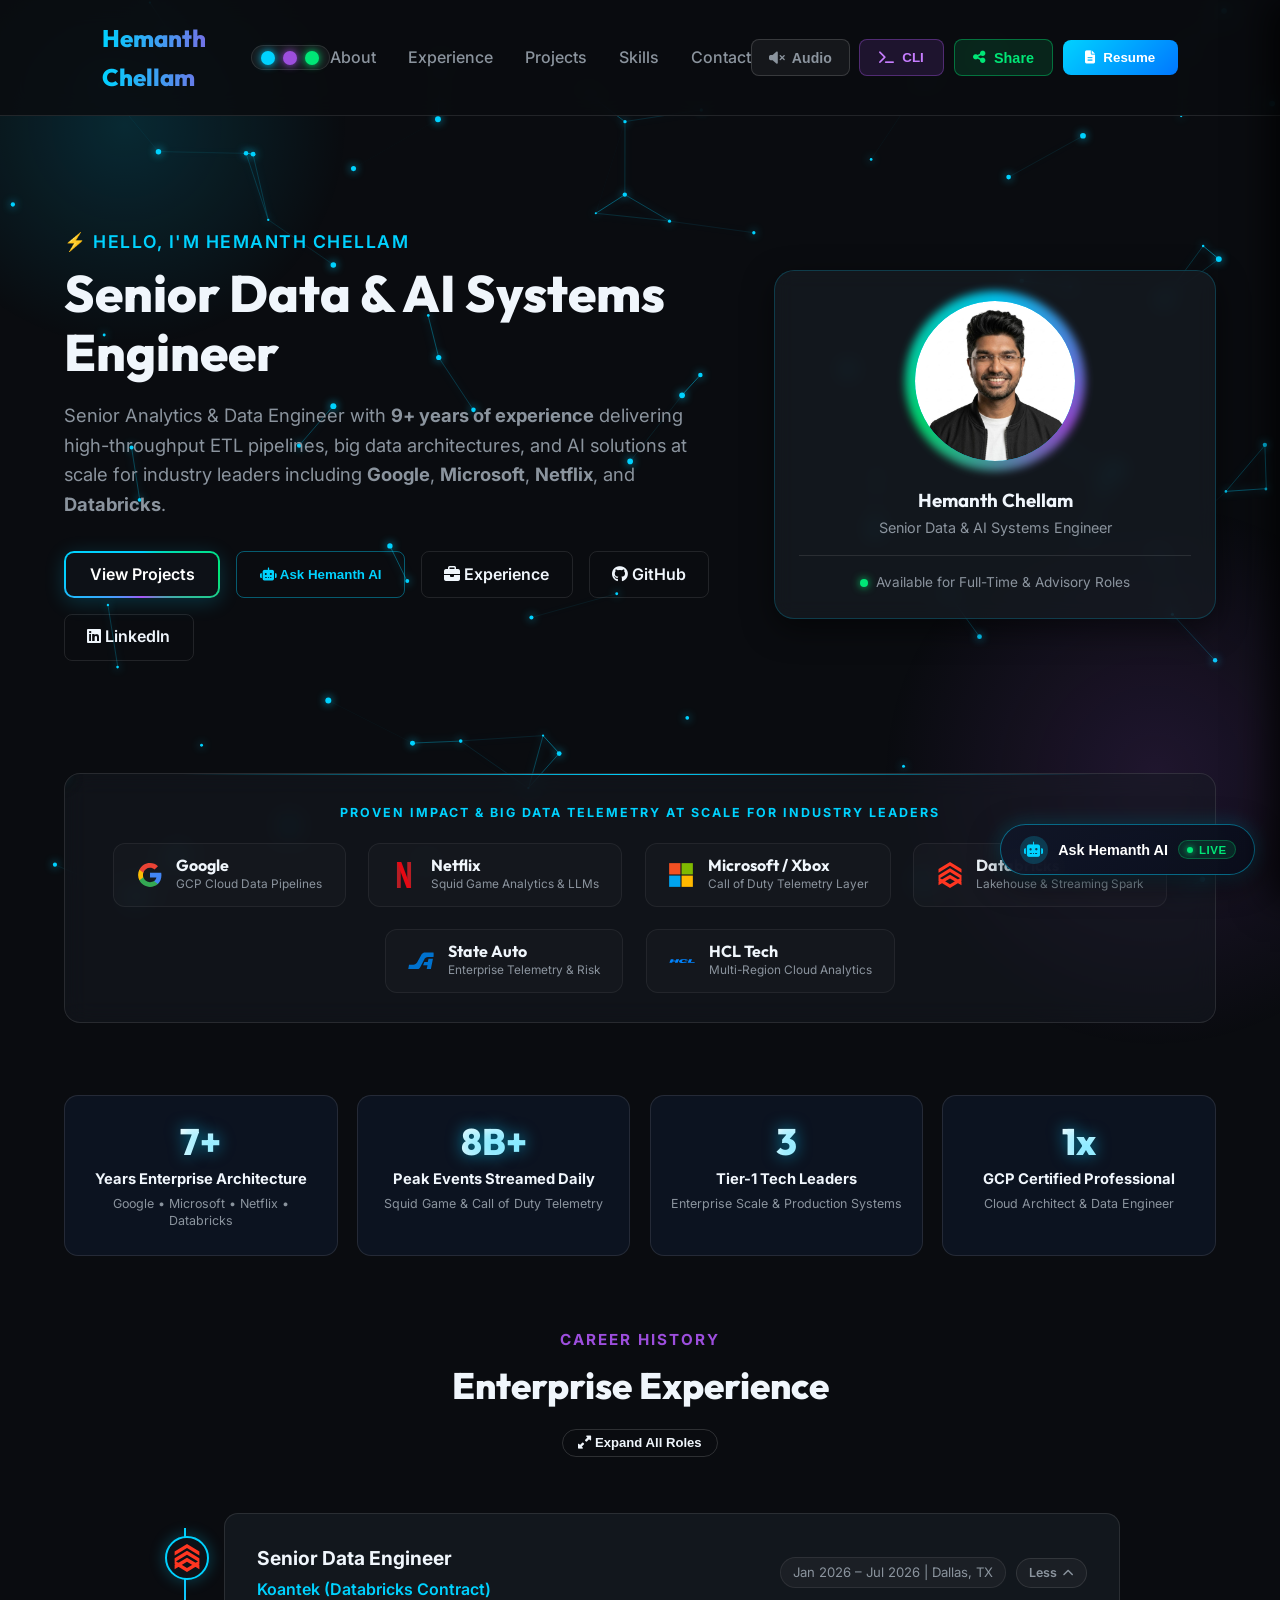
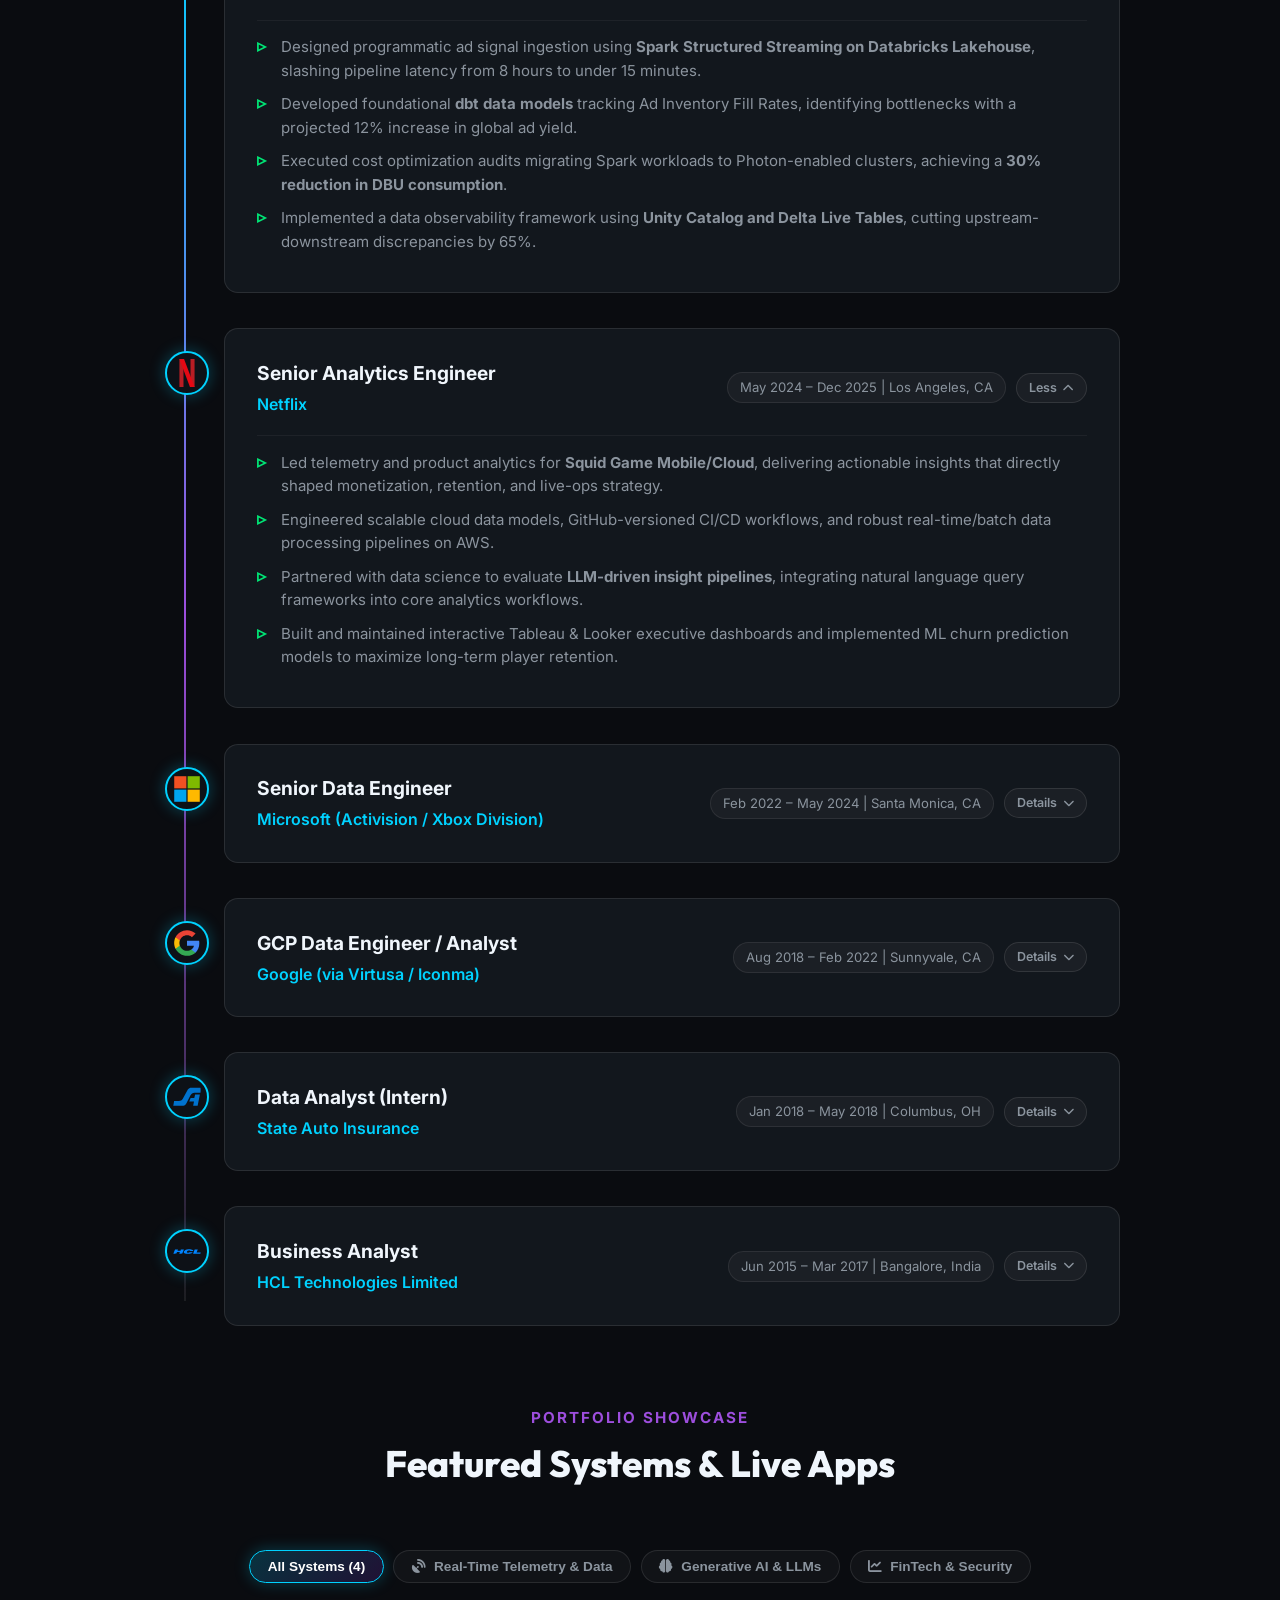
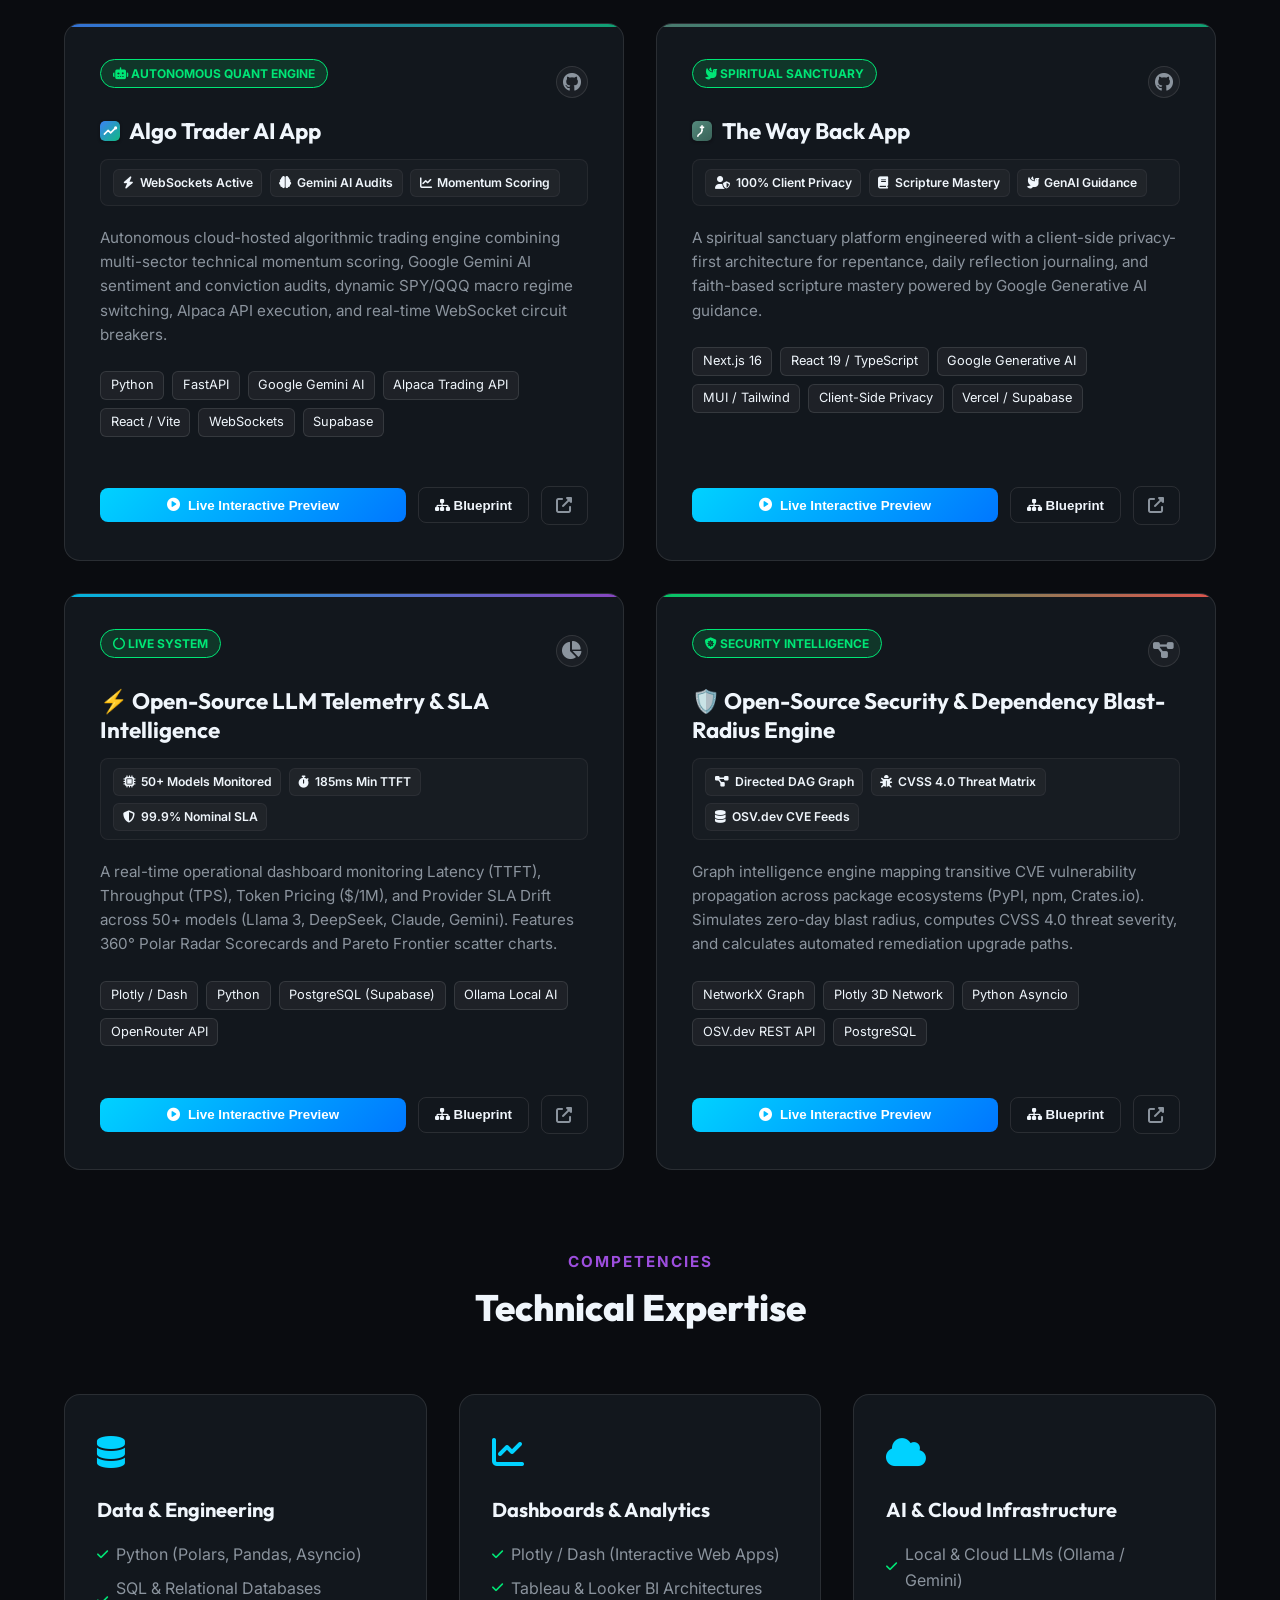
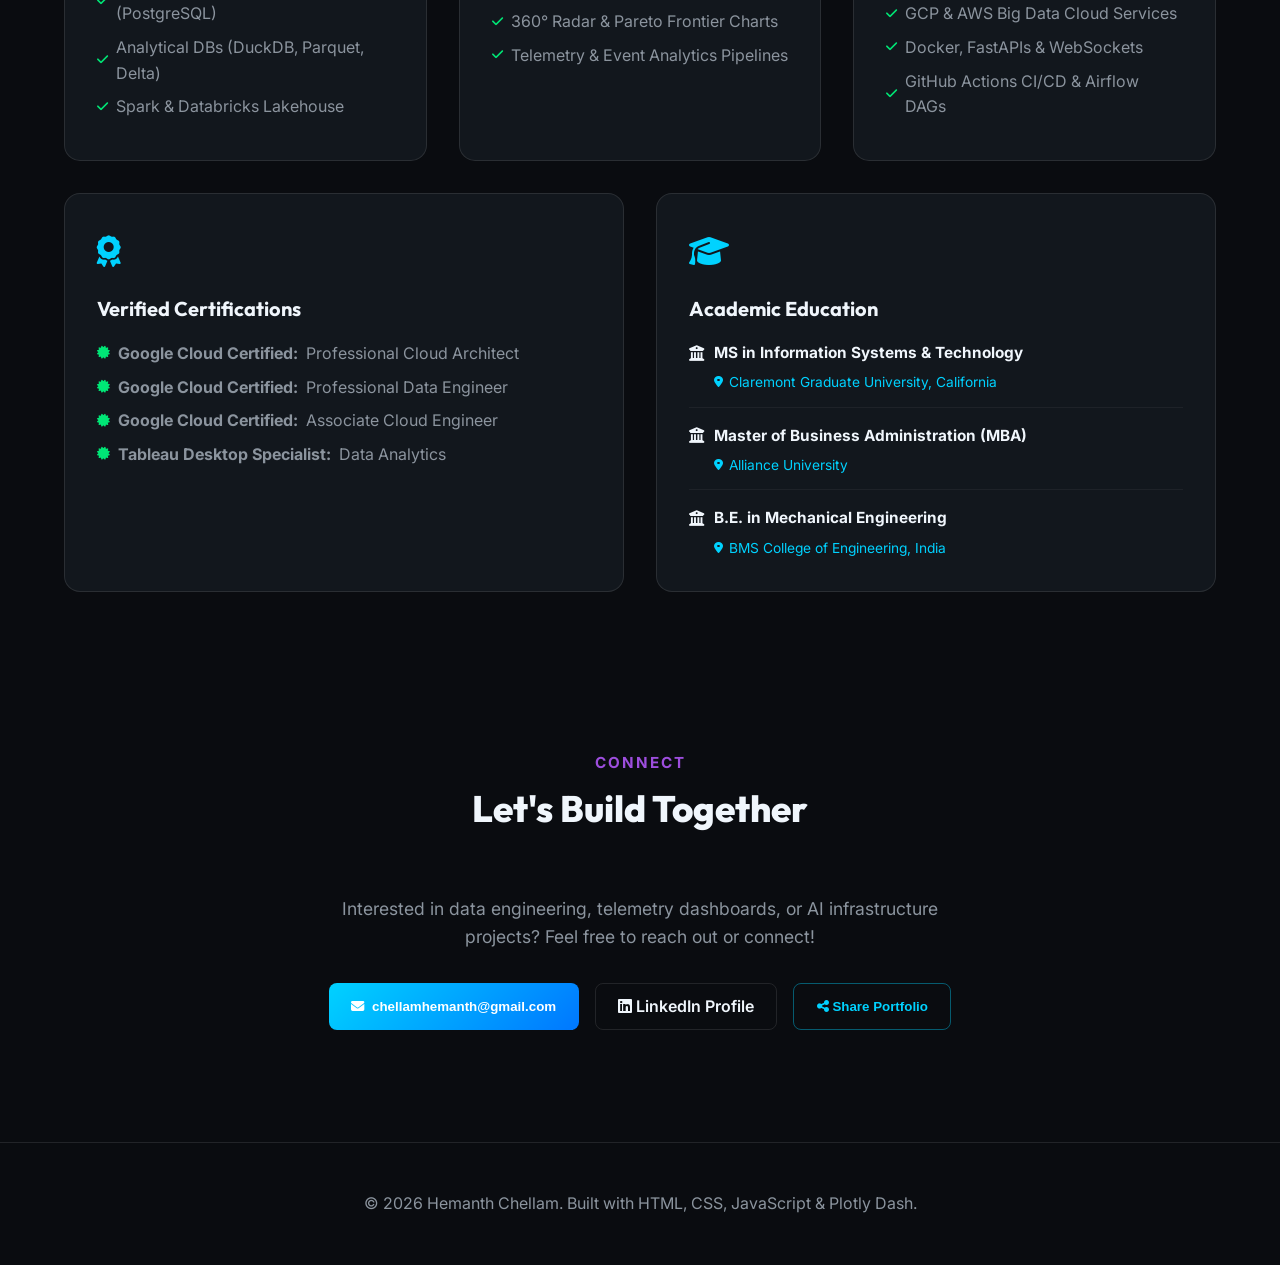
==== commit f537960f: "Fix resume modal button overlap on iPhone mobile screens" ====
--- a/portfolio-hub/index.html
+++ b/portfolio-hub/index.html
@@ -31,7 +31,7 @@
     <!-- FontAwesome Icons -->
     <link rel="stylesheet" href="https://cdnjs.cloudflare.com/ajax/libs/font-awesome/6.4.0/css/all.min.css">
     <!-- Custom CSS -->
-    <link rel="stylesheet" href="styles.css?v=21">
+    <link rel="stylesheet" href="styles.css?v=22">
 </head>
 <body>
 
--- a/portfolio-hub/styles.css
+++ b/portfolio-hub/styles.css
@@ -1158,29 +1158,49 @@
         padding: 0.65rem 0.85rem;
     }
     .resume-modal-header {
-        padding: 0.65rem 0.85rem;
+        padding: 0.6rem 0.75rem;
         gap: 0.5rem;
     }
     .resume-header-title-wrap {
         gap: 0.35rem;
+        min-width: 0;
+        flex: 1 1 auto;
     }
     .resume-header-title {
         font-size: 0.88rem;
+        white-space: nowrap;
+        overflow: hidden;
+        text-overflow: ellipsis;
     }
     .resume-header-sub {
         display: none !important; /* Hide secondary "| Hemanth Chellam" text on mobile to avoid overcrowding */
     }
     .resume-header-actions {
-        gap: 0.35rem;
+        gap: 0.4rem;
+        flex-shrink: 0;
+    }
+    .resume-header-actions .btn-text {
+        display: none !important; /* On mobile / iPhone screens, show icons only to prevent overlapping */
     }
     .resume-header-actions .btn-outline,
     .resume-header-actions .btn-primary {
-        padding: 0.35rem 0.6rem !important;
-        font-size: 0.78rem !important;
+        padding: 0.4rem 0.55rem !important;
+        font-size: 0.82rem !important;
+        min-width: 32px;
+        height: 32px;
+        display: inline-flex;
+        align-items: center;
+        justify-content: center;
         border-radius: 6px;
     }
+    .resume-header-actions .btn-outline i,
+    .resume-header-actions .btn-primary i {
+        margin: 0 !important;
+    }
     .btn-resume-close {
-        padding: 0.35rem 0.55rem !important;
+        padding: 0.4rem 0.55rem !important;
+        min-width: 32px;
+        height: 32px;
     }
     .resume-modal-body {
         padding: 1.1rem 0.85rem !important;
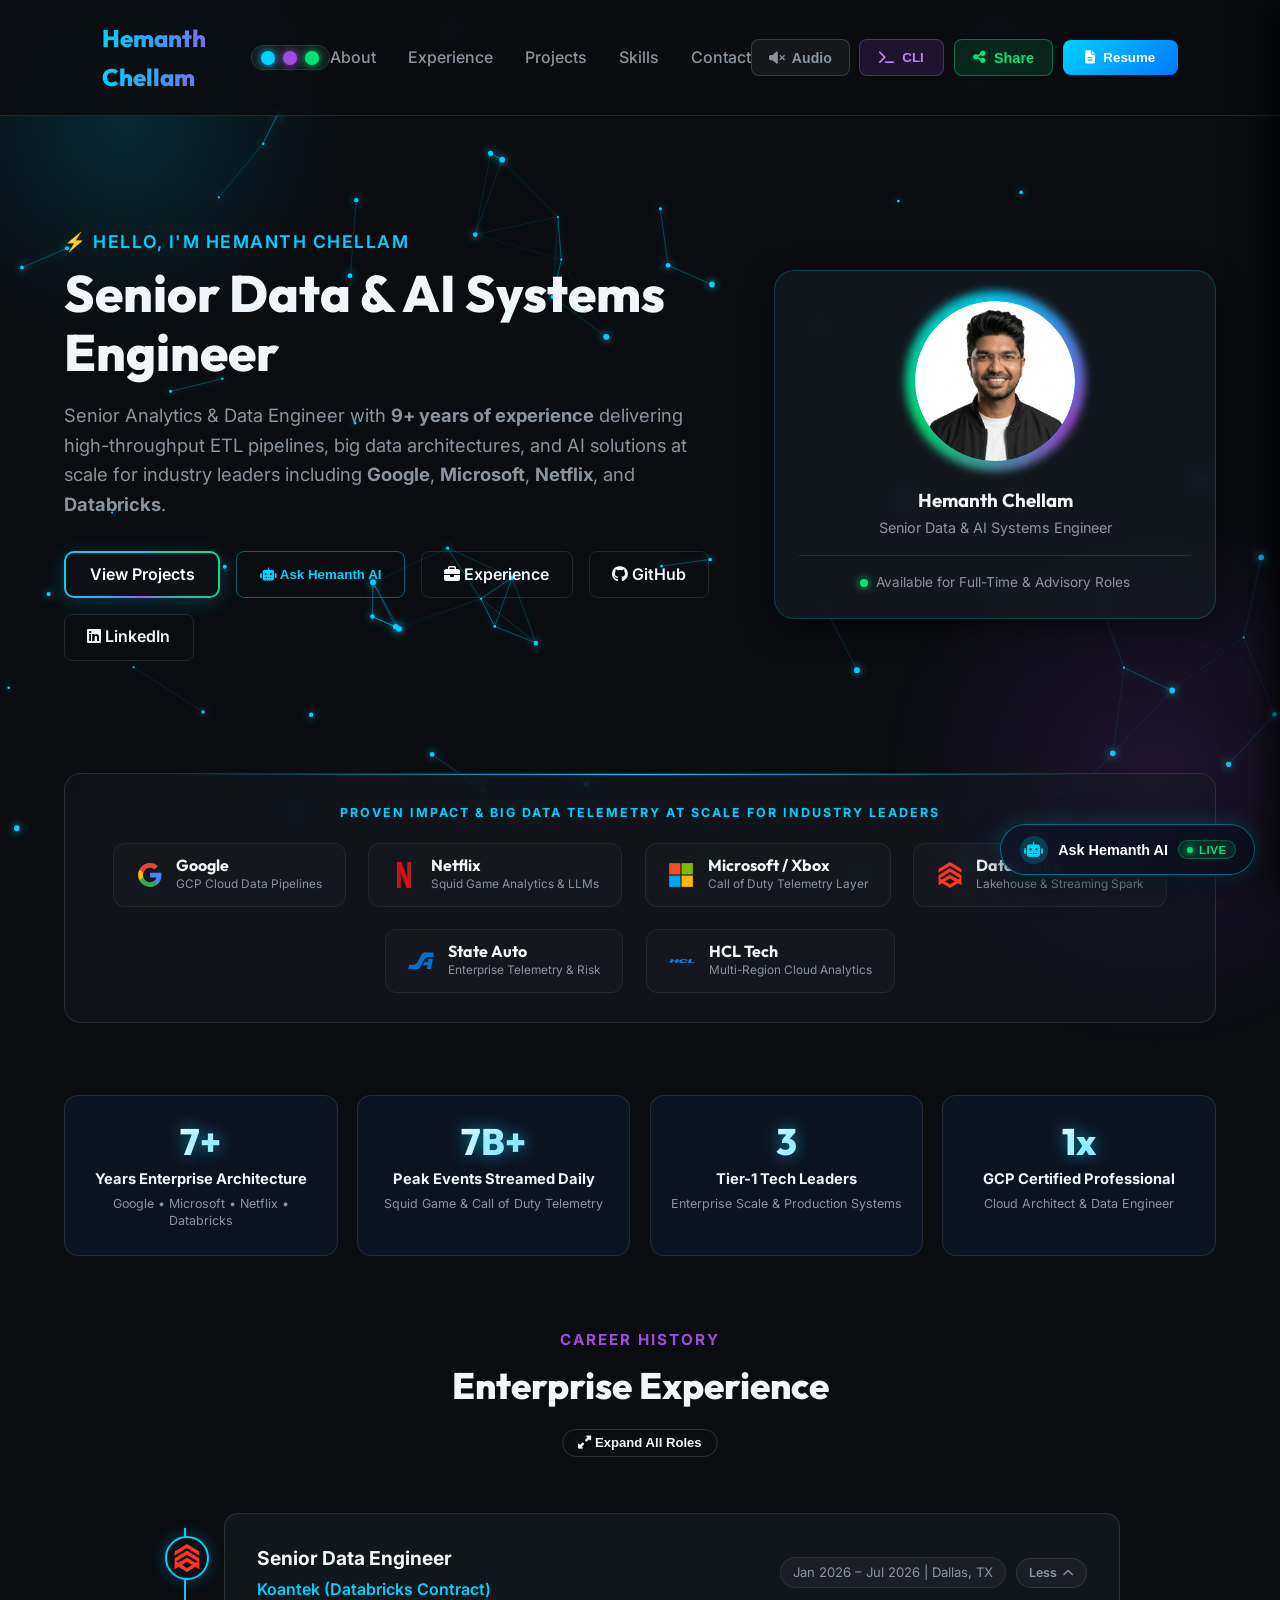
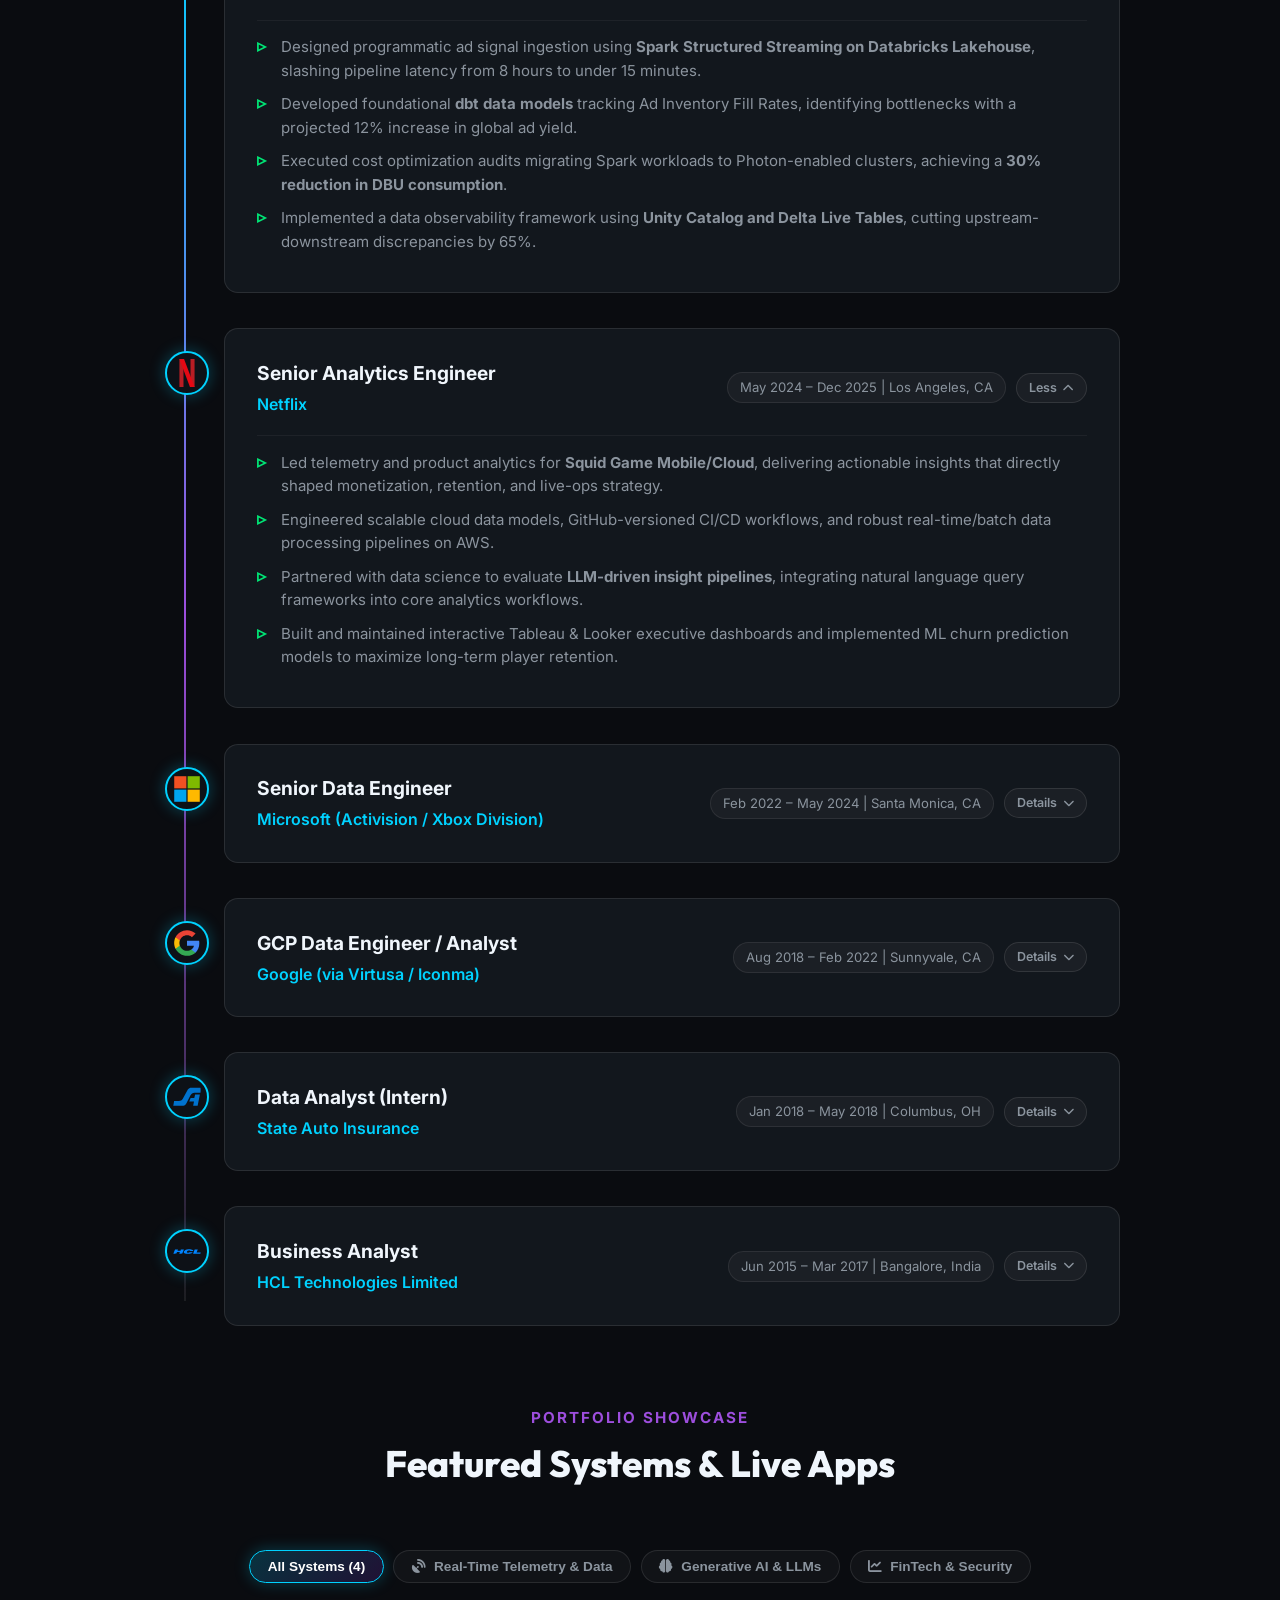
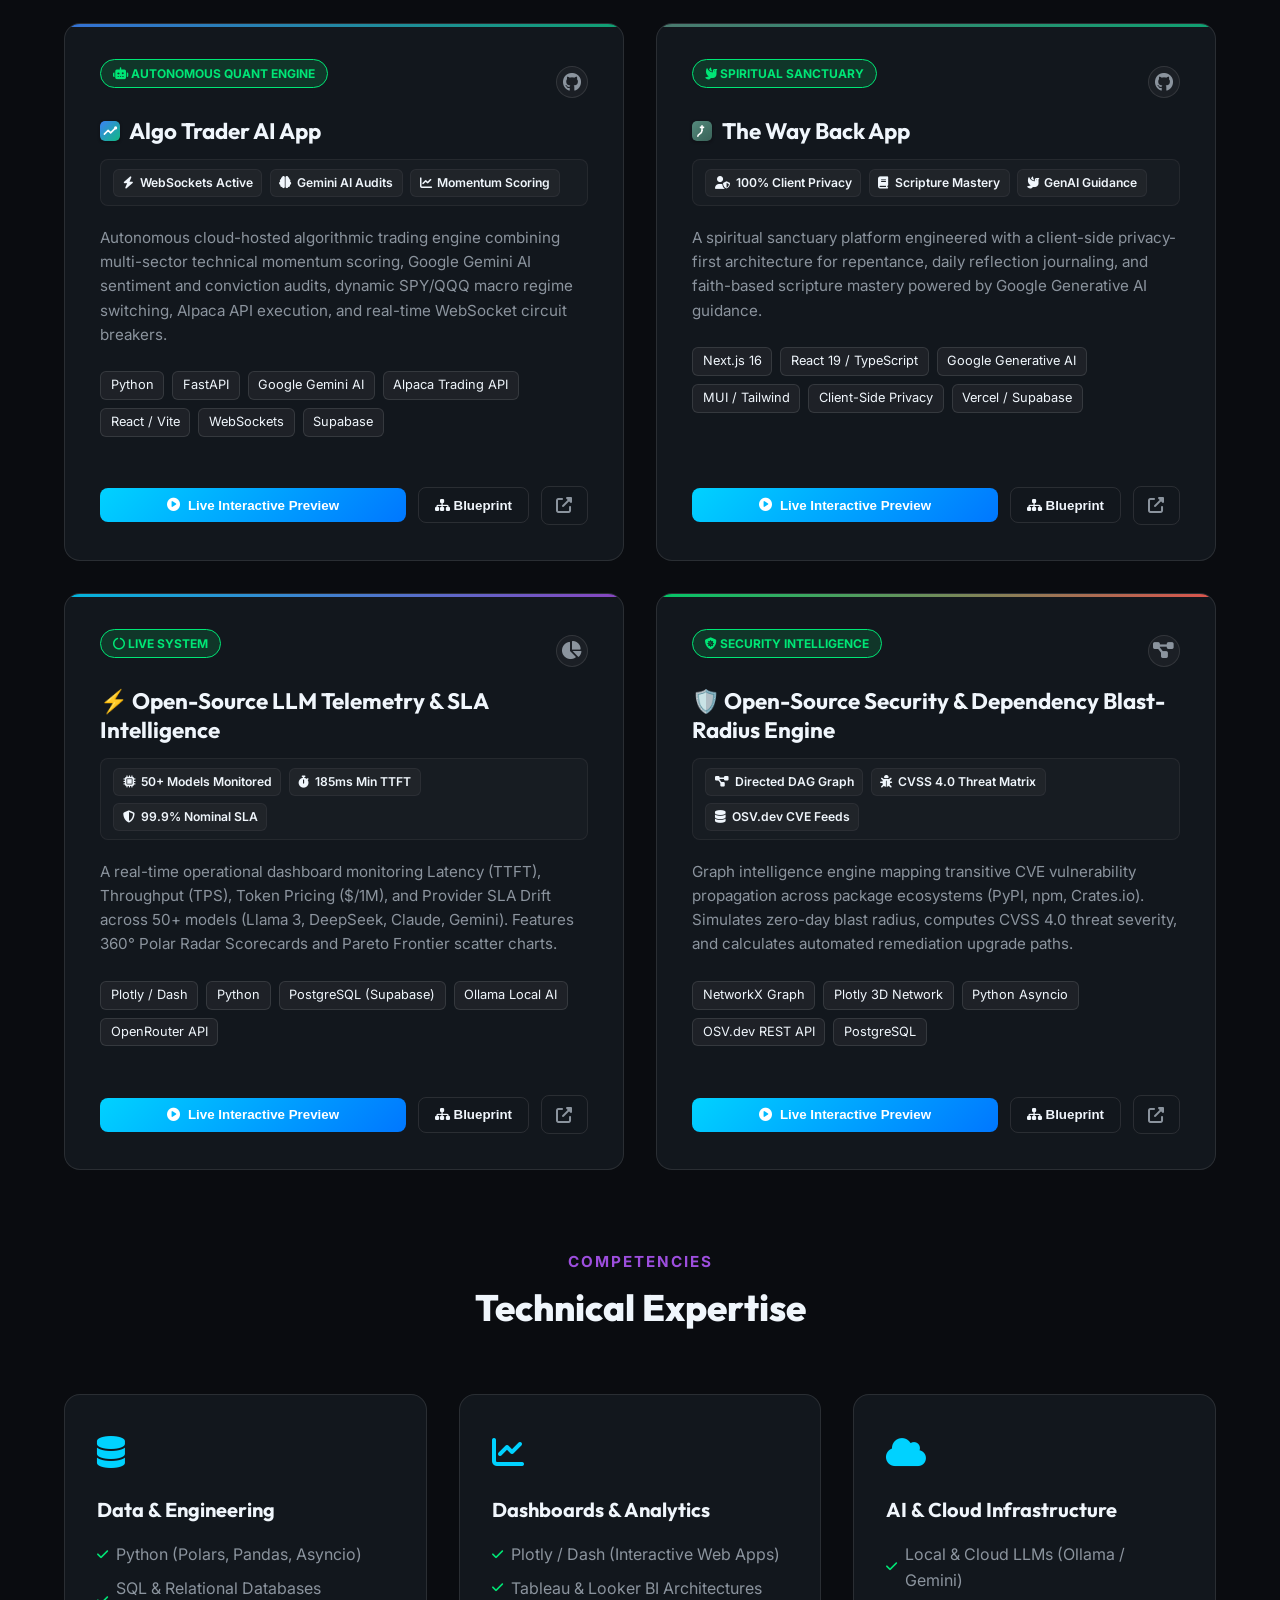
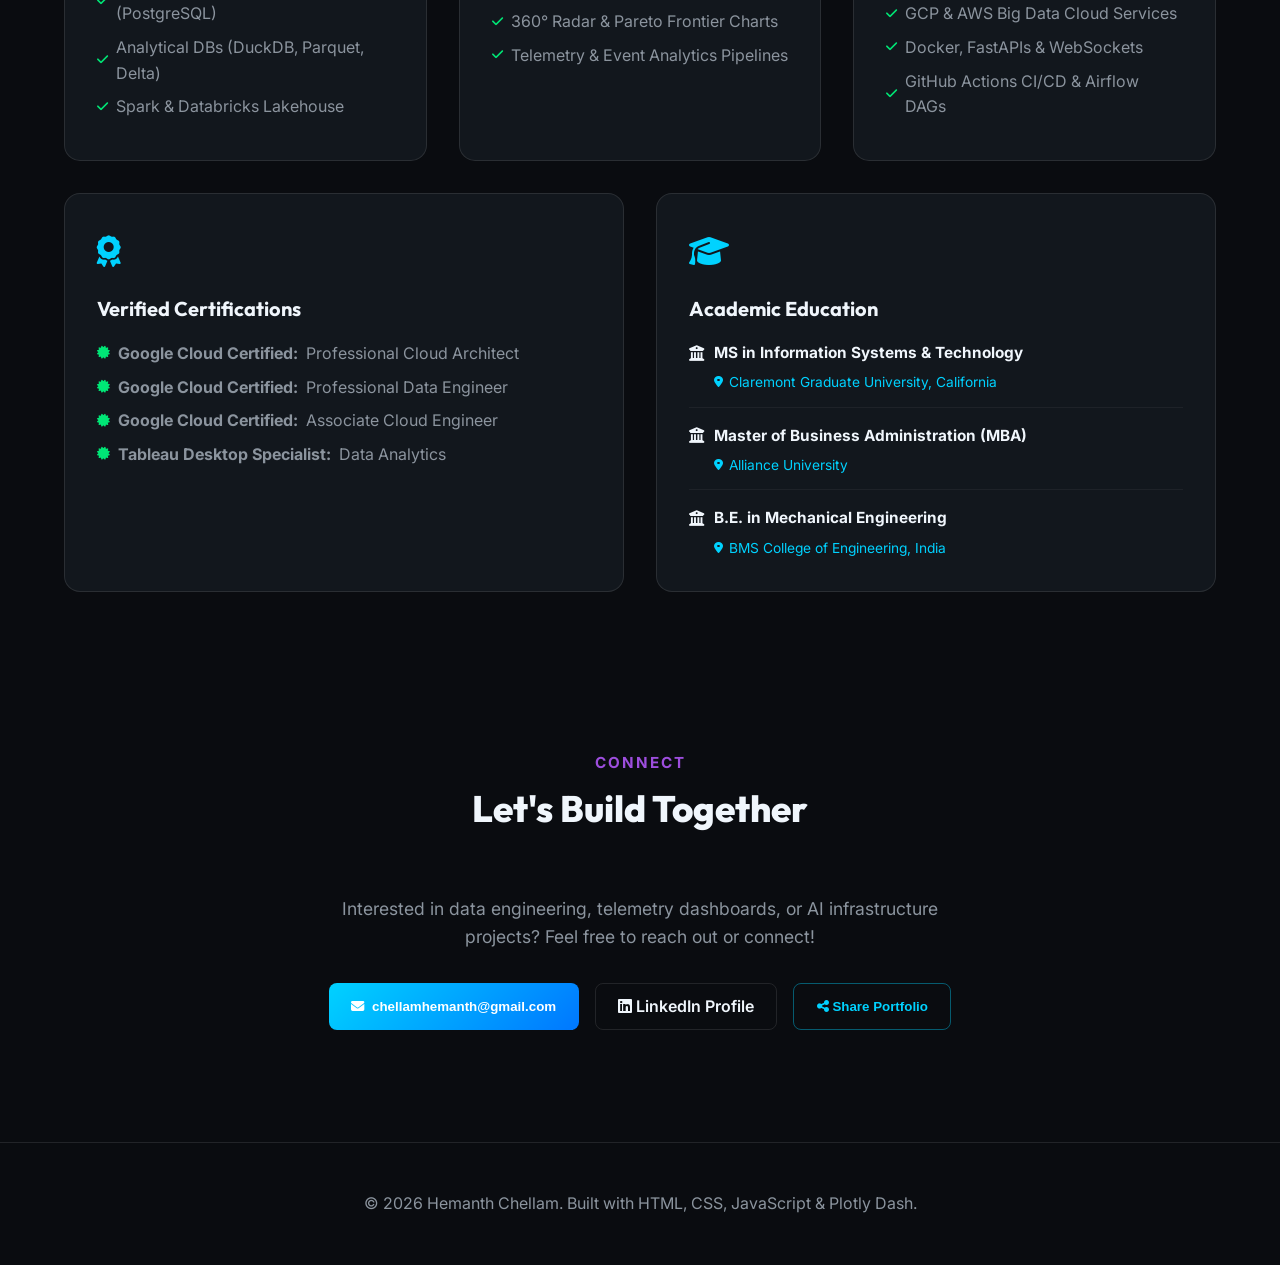
==== commit 9b051a88: "Add Google Search Console verification, Person Knowledge Graph schema, sitemap, robots.txt, and Inde" ====
--- a/portfolio-hub/index.html
+++ b/portfolio-hub/index.html
@@ -9,20 +9,89 @@
     <meta name="author" content="Hemanth Chellam">
     <meta name="theme-color" content="#0a0c10">
 
+    <!-- Canonical & Verification -->
+    <link rel="canonical" href="https://hemanth-chellam.vercel.app/">
+    <meta name="google-site-verification" content="google26239be5d5479138">
+    <meta name="robots" content="index, follow, max-image-preview:large, max-snippet:-1, max-video-preview:-1">
+
     <!-- Favicon -->
     <link rel="icon" type="image/svg+xml" href="assets/favicon.svg">
 
     <!-- OpenGraph / Social Sharing -->
     <meta property="og:type" content="website">
+    <meta property="og:url" content="https://hemanth-chellam.vercel.app/">
     <meta property="og:title" content="Hemanth Chellam | Senior Data & AI Systems Engineer">
     <meta property="og:description" content="Senior Analytics & Data Engineer with 9+ years of experience delivering Lakehouse pipelines, real-time telemetry, and enterprise AI solutions at scale for Google, Netflix, and Databricks.">
     <meta property="og:image" content="profile.jpg">
 
     <!-- Twitter Card -->
     <meta name="twitter:card" content="summary_large_image">
+    <meta name="twitter:url" content="https://hemanth-chellam.vercel.app/">
     <meta name="twitter:title" content="Hemanth Chellam | Senior Data & AI Systems Engineer">
     <meta name="twitter:description" content="Senior Analytics & Data Engineer with 9+ years of experience delivering Lakehouse pipelines, real-time telemetry, and enterprise AI solutions.">
     <meta name="twitter:image" content="profile.jpg">
+
+    <!-- Structured Data (JSON-LD): Google Knowledge Graph & Person Entity -->
+    <script type="application/ld+json">
+    {
+      "@context": "https://schema.org",
+      "@graph": [
+        {
+          "@type": "Person",
+          "@id": "https://hemanth-chellam.vercel.app/#person",
+          "name": "Hemanth Chellam",
+          "givenName": "Hemanth",
+          "familyName": "Chellam",
+          "url": "https://hemanth-chellam.vercel.app/",
+          "image": "https://hemanth-chellam.vercel.app/profile.jpg",
+          "jobTitle": "Senior Analytics & Data Engineer",
+          "description": "Senior Analytics & Data Engineer specializing in Lakehouse architectures, real-time telemetry, and enterprise AI implementations across Google, Netflix, Databricks, and Microsoft.",
+          "email": "chellamhemanth@gmail.com",
+          "telephone": "+1-408-896-8641",
+          "address": {
+            "@type": "PostalAddress",
+            "addressCountry": "US"
+          },
+          "alumniOf": {
+            "@type": "EducationalOrganization",
+            "name": "Northeastern University"
+          },
+          "worksFor": [
+            { "@type": "Organization", "name": "Databricks" },
+            { "@type": "Organization", "name": "Netflix" },
+            { "@type": "Organization", "name": "Microsoft" },
+            { "@type": "Organization", "name": "Google" }
+          ],
+          "sameAs": [
+            "https://www.linkedin.com/in/hemanth-chellam-b9285a8a/",
+            "https://github.com/HEMANTH5439"
+          ],
+          "knowsAbout": [
+            "Databricks Lakehouse",
+            "Apache Spark Structured Streaming",
+            "Google Cloud Platform (GCP)",
+            "AWS Lakehouse",
+            "BigQuery",
+            "Snowflake",
+            "dbt (data build tool)",
+            "Python",
+            "Enterprise AI & LLM Pipelines",
+            "Real-time Telemetry Systems"
+          ]
+        },
+        {
+          "@type": "WebSite",
+          "@id": "https://hemanth-chellam.vercel.app/#website",
+          "url": "https://hemanth-chellam.vercel.app/",
+          "name": "Hemanth Chellam Portfolio",
+          "description": "Official engineering portfolio of Hemanth Chellam - Senior Data & AI Systems Engineer.",
+          "publisher": {
+            "@id": "https://hemanth-chellam.vercel.app/#person"
+          }
+        }
+      ]
+    }
+    </script>
 
     <!-- Google Fonts -->
     <link rel="preconnect" href="https://fonts.googleapis.com">
@@ -743,11 +812,12 @@
                 <button type="button" class="terminal-chip" onclick="executeTerminalCommand('projects')">projects</button>
                 <button type="button" class="terminal-chip" onclick="executeTerminalCommand('skills')">skills</button>
                 <button type="button" class="terminal-chip" onclick="executeTerminalCommand('certifications')">certifications</button>
+                <button type="button" class="terminal-chip" onclick="executeTerminalCommand('rickroll')">rickroll 🎵</button>
                 <button type="button" class="terminal-chip" onclick="executeTerminalCommand('clear')">clear</button>
             </div>
             <div class="terminal-input-line" style="padding: 0 1.2rem 1.2rem 1.2rem;">
                 <span class="terminal-prompt">hemanth@hub:~$</span>
-                <input type="text" id="terminal-input" class="terminal-input" placeholder="type help, about, projects, skills, certifications..." autocomplete="off">
+                <input type="text" id="terminal-input" class="terminal-input" placeholder="type help, about, projects, rickroll, clear..." autocomplete="off">
             </div>
         </div>
     </div>
@@ -1068,6 +1138,6 @@
 
 
     <!-- Interactive Script -->
-    <script src="app.js?v=15"></script>
+    <script src="app.js?v=16"></script>
 </body>
 </html>
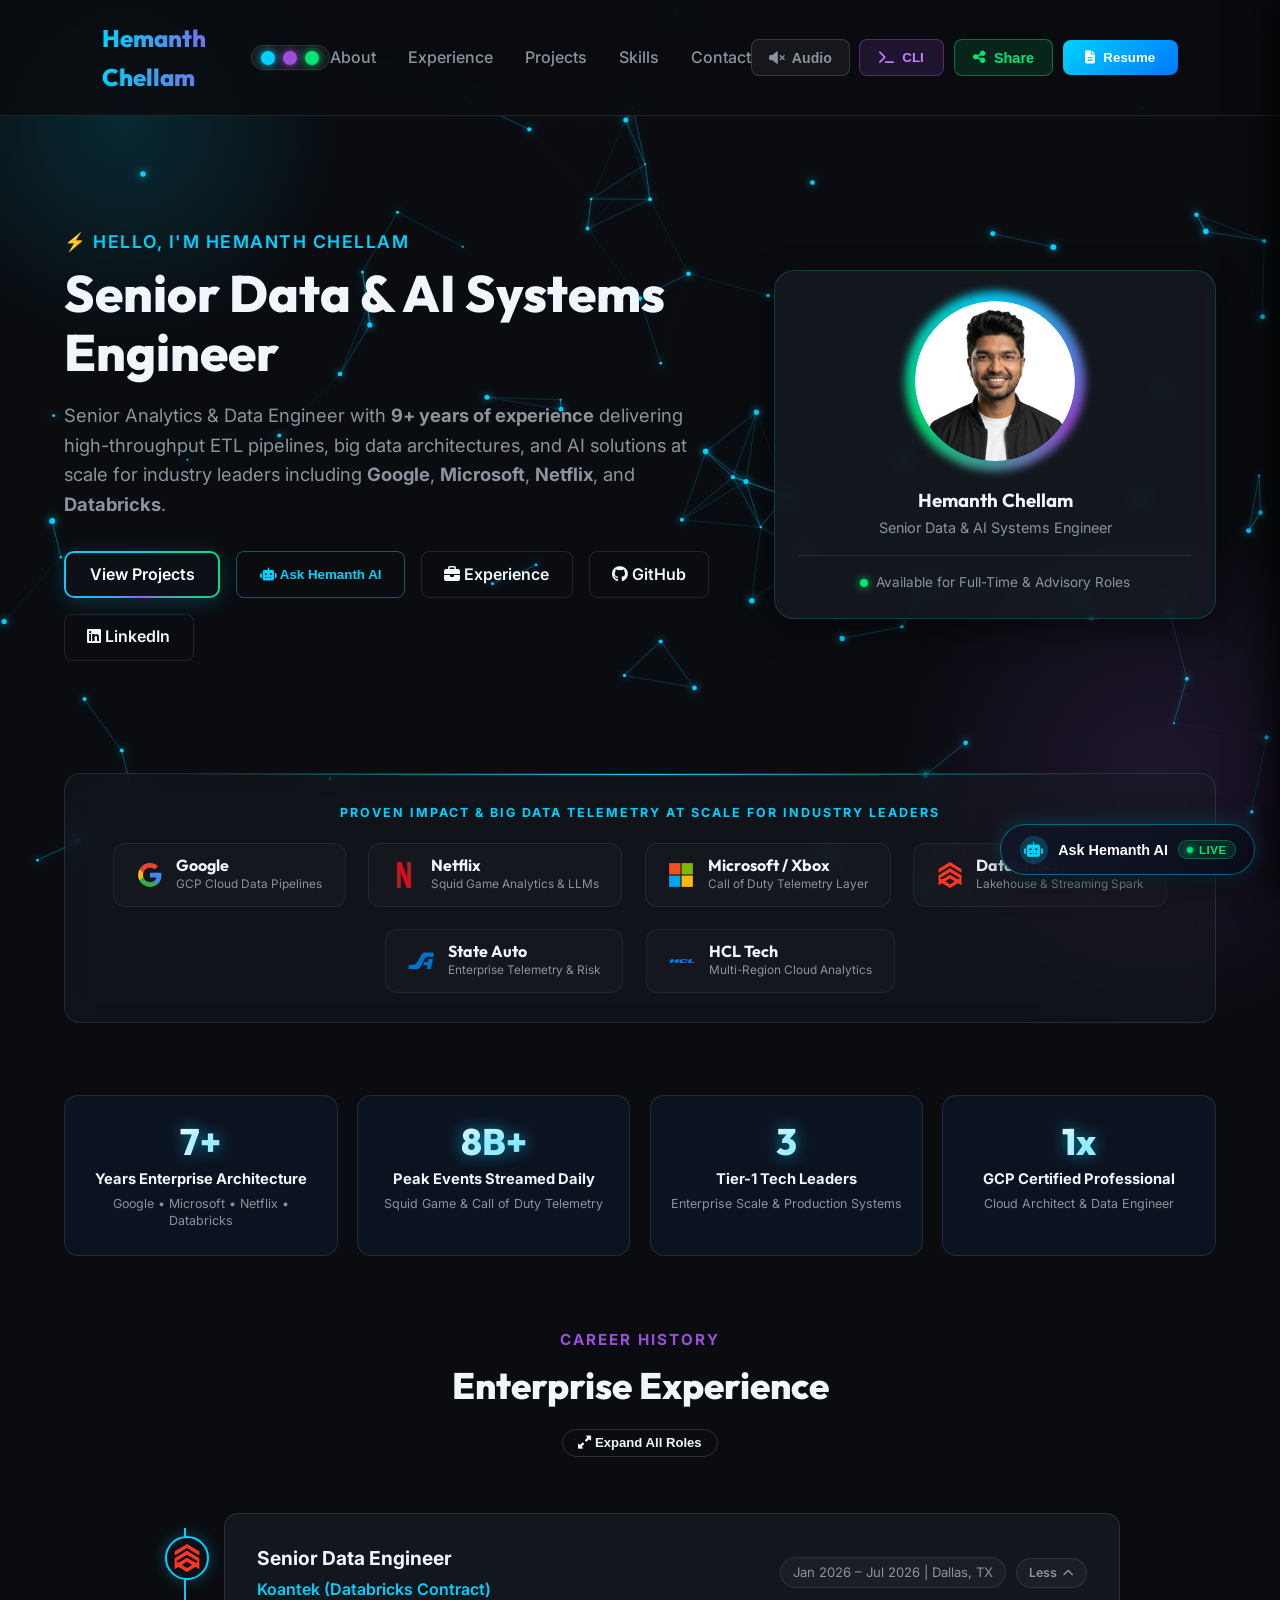
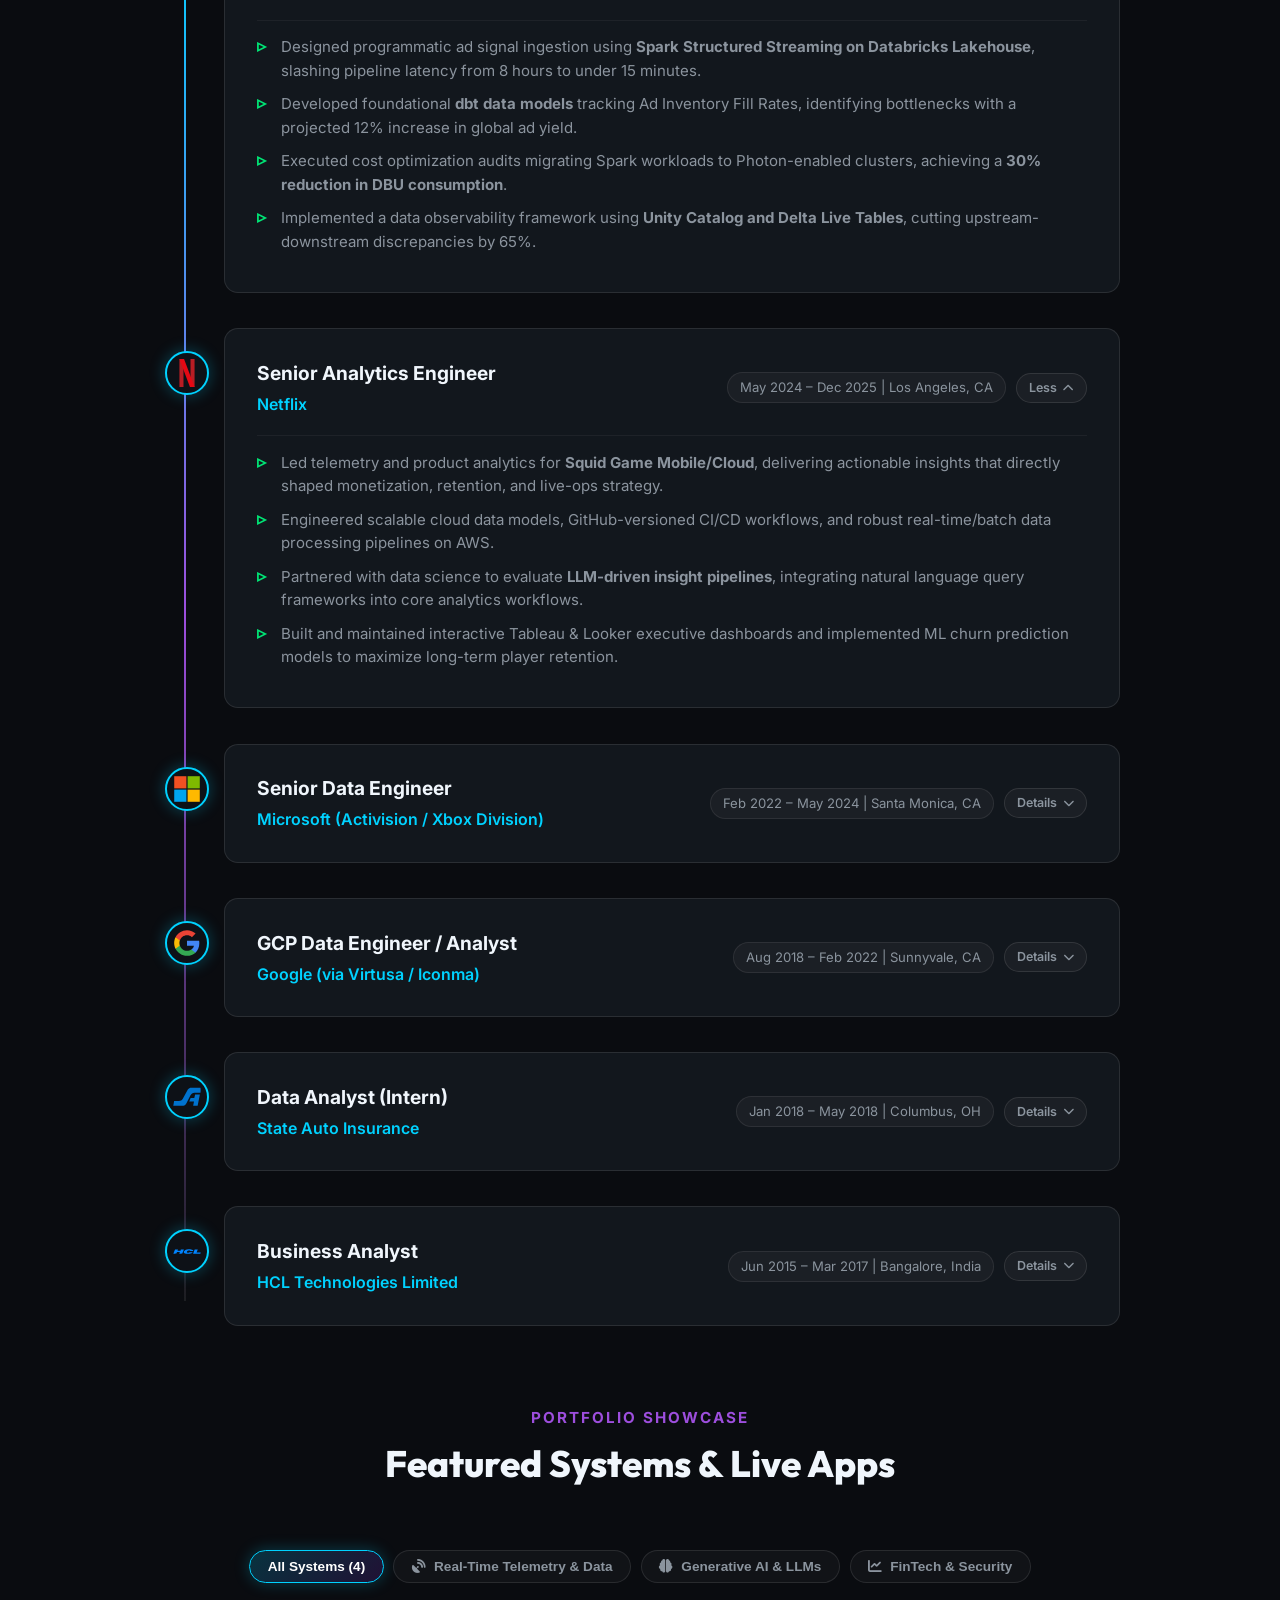
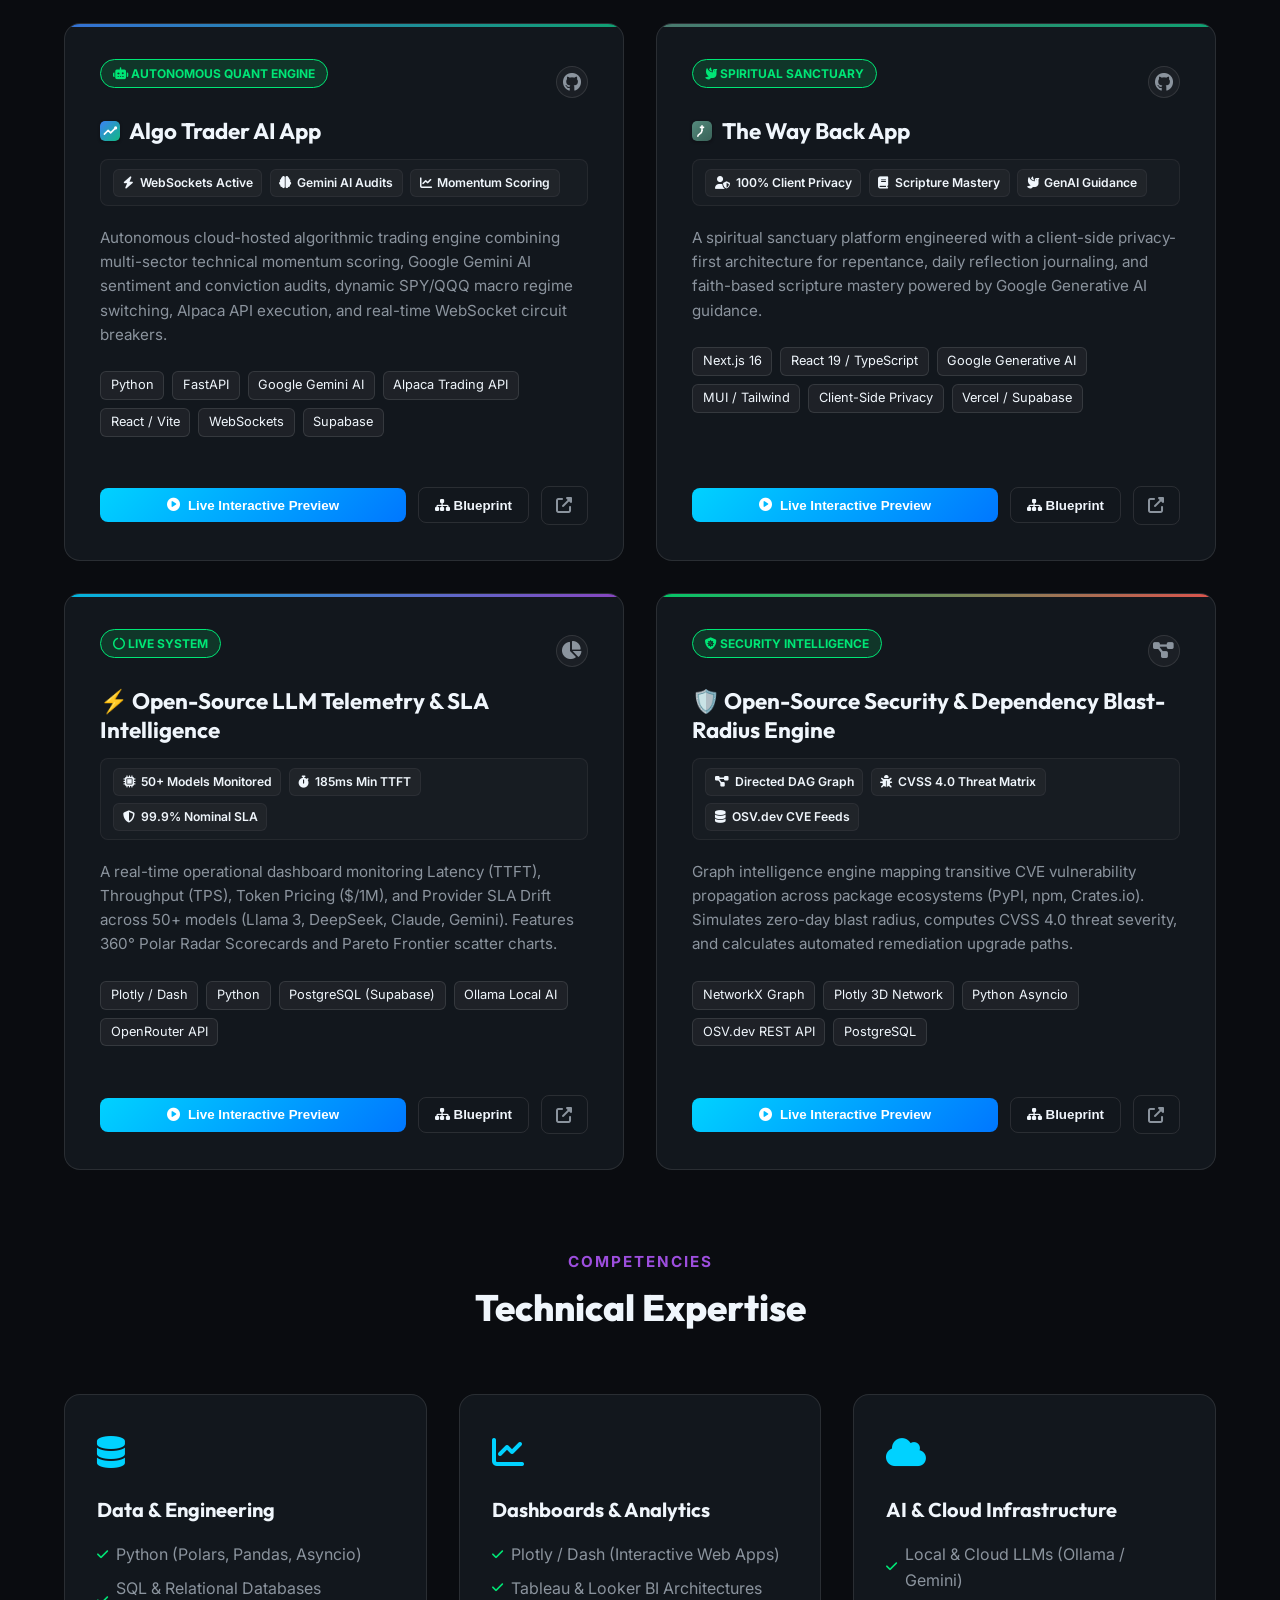
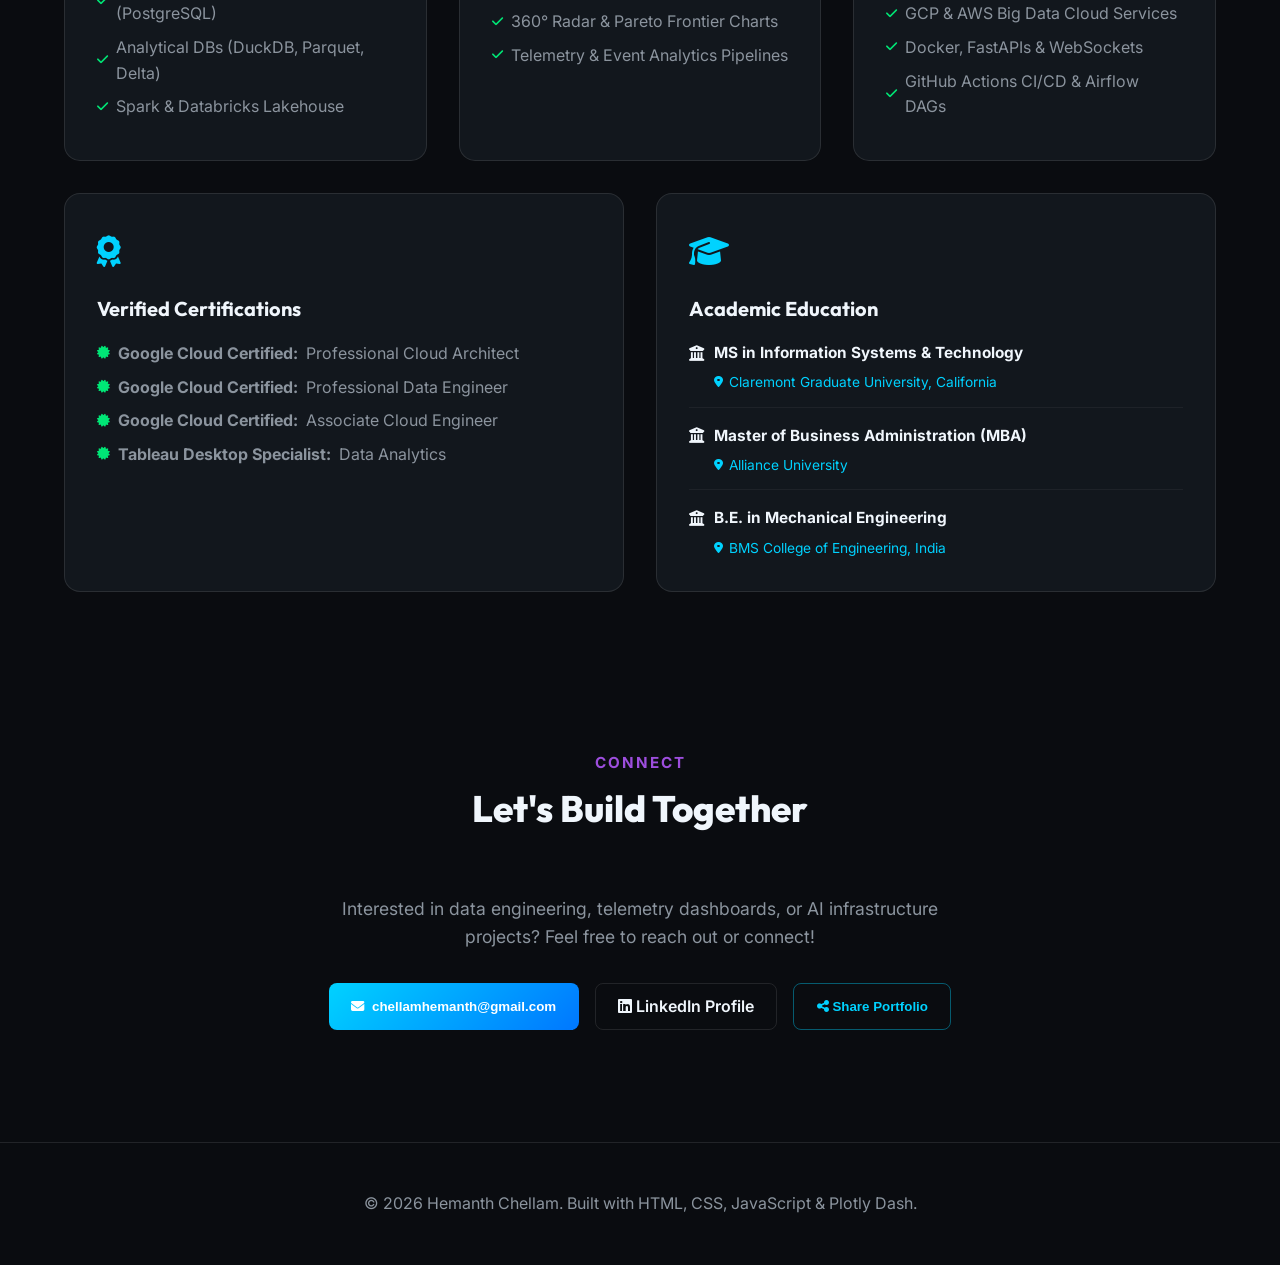
==== commit aba4e497: "Add evergreen social preview thumbnail and cross-browser favicon suite" ====
--- a/portfolio-hub/index.html
+++ b/portfolio-hub/index.html
@@ -14,22 +14,31 @@
     <meta name="google-site-verification" content="google26239be5d5479138">
     <meta name="robots" content="index, follow, max-image-preview:large, max-snippet:-1, max-video-preview:-1">
 
-    <!-- Favicon -->
+    <!-- Favicon Suite (Universal Browser, Safari & iOS Support) -->
+    <link rel="icon" type="image/x-icon" href="/favicon.ico">
+    <link rel="icon" type="image/png" sizes="32x32" href="/favicon-32x32.png">
+    <link rel="icon" type="image/png" sizes="16x16" href="/favicon-16x16.png">
     <link rel="icon" type="image/svg+xml" href="assets/favicon.svg">
-
-    <!-- OpenGraph / Social Sharing -->
+    <link rel="apple-touch-icon" sizes="180x180" href="/apple-touch-icon.png">
+
+    <!-- OpenGraph / Social Sharing (LinkedIn, iMessage, Slack, Facebook) -->
     <meta property="og:type" content="website">
     <meta property="og:url" content="https://hemanth-chellam.vercel.app/">
     <meta property="og:title" content="Hemanth Chellam | Senior Data & AI Systems Engineer">
-    <meta property="og:description" content="Senior Analytics & Data Engineer with 9+ years of experience delivering Lakehouse pipelines, real-time telemetry, and enterprise AI solutions at scale for Google, Netflix, and Databricks.">
-    <meta property="og:image" content="profile.jpg">
+    <meta property="og:description" content="Official engineering portfolio of Hemanth Chellam. Specializing in Lakehouse architectures, real-time telemetry, and enterprise AI implementations.">
+    <meta property="og:image" content="https://hemanth-chellam.vercel.app/og-preview.png">
+    <meta property="og:image:secure_url" content="https://hemanth-chellam.vercel.app/og-preview.png">
+    <meta property="og:image:type" content="image/png">
+    <meta property="og:image:width" content="1200">
+    <meta property="og:image:height" content="630">
+    <meta property="og:image:alt" content="Hemanth Chellam - Senior Data & AI Systems Engineer Portfolio">
 
     <!-- Twitter Card -->
     <meta name="twitter:card" content="summary_large_image">
     <meta name="twitter:url" content="https://hemanth-chellam.vercel.app/">
     <meta name="twitter:title" content="Hemanth Chellam | Senior Data & AI Systems Engineer">
-    <meta name="twitter:description" content="Senior Analytics & Data Engineer with 9+ years of experience delivering Lakehouse pipelines, real-time telemetry, and enterprise AI solutions.">
-    <meta name="twitter:image" content="profile.jpg">
+    <meta name="twitter:description" content="Official engineering portfolio of Hemanth Chellam. Specializing in Lakehouse architectures, real-time telemetry, and enterprise AI implementations.">
+    <meta name="twitter:image" content="https://hemanth-chellam.vercel.app/og-preview.png">
 
     <!-- Structured Data (JSON-LD): Google Knowledge Graph & Person Entity -->
     <script type="application/ld+json">
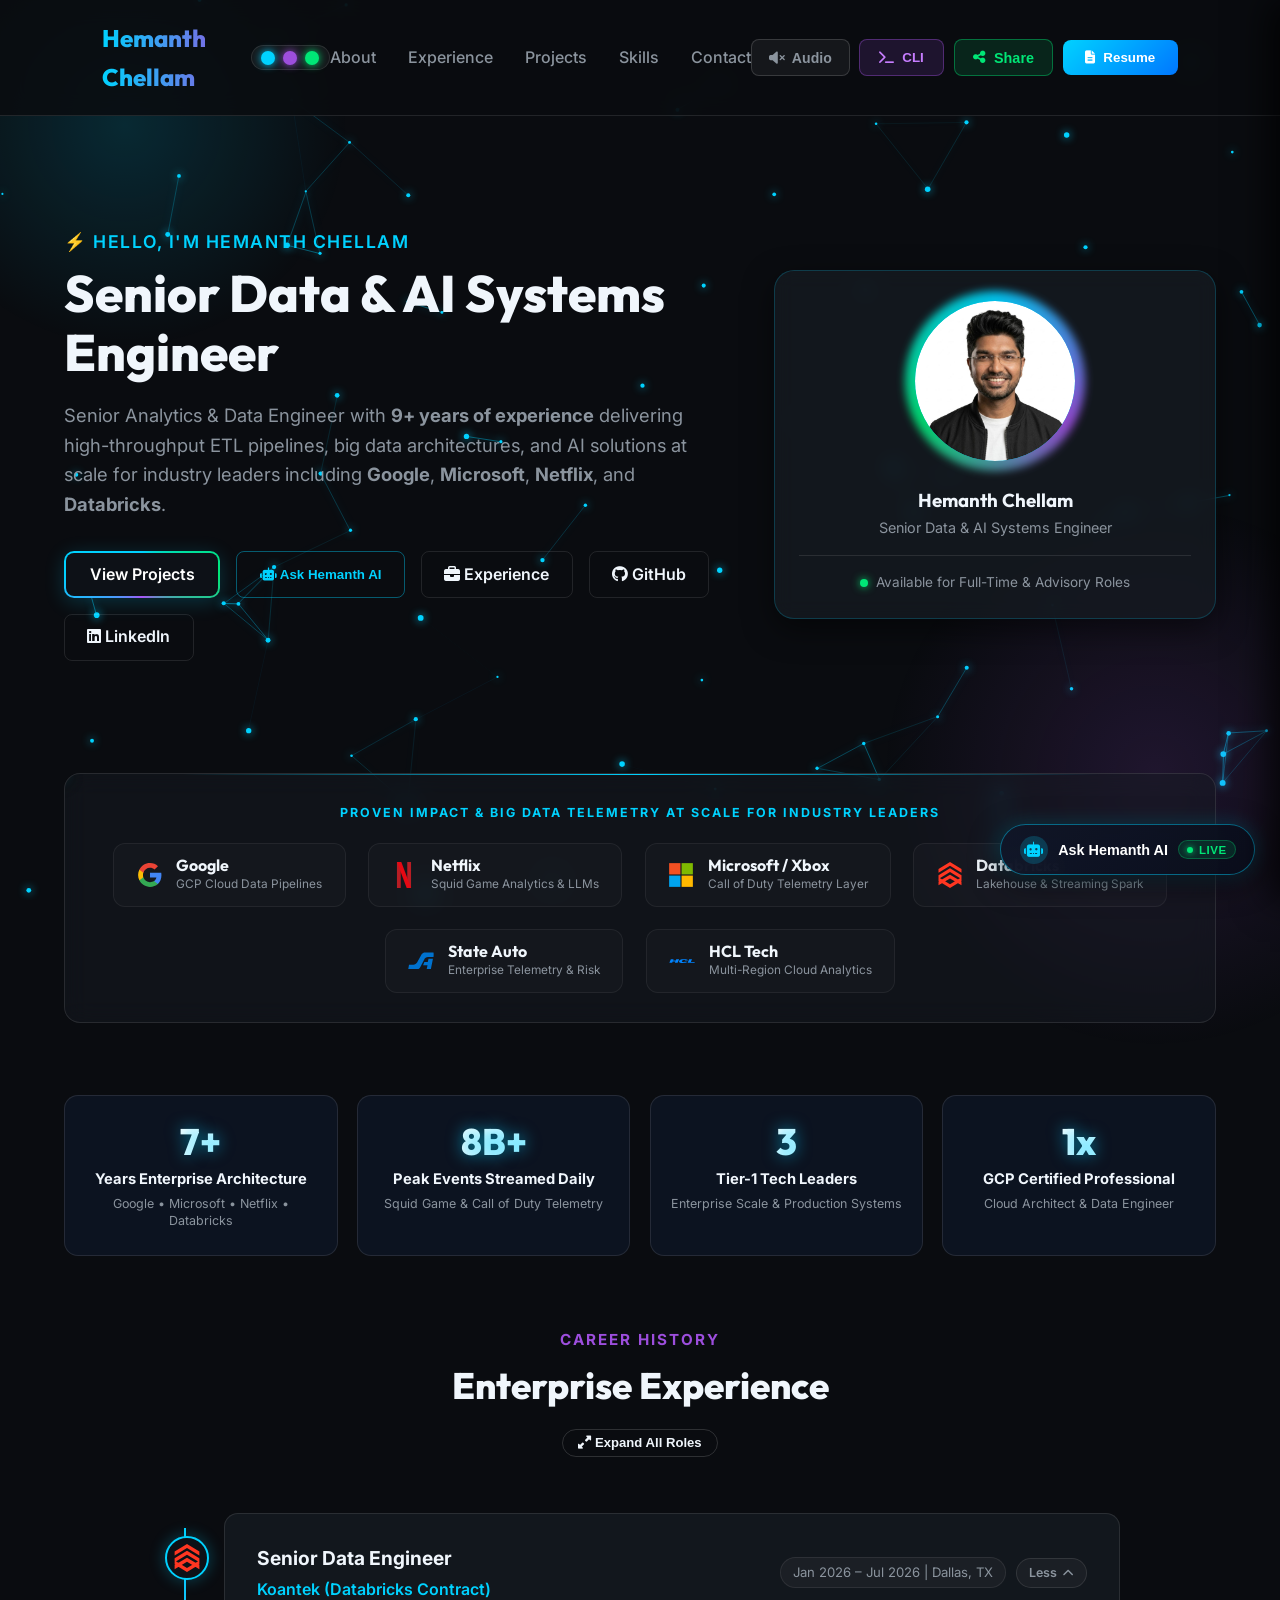
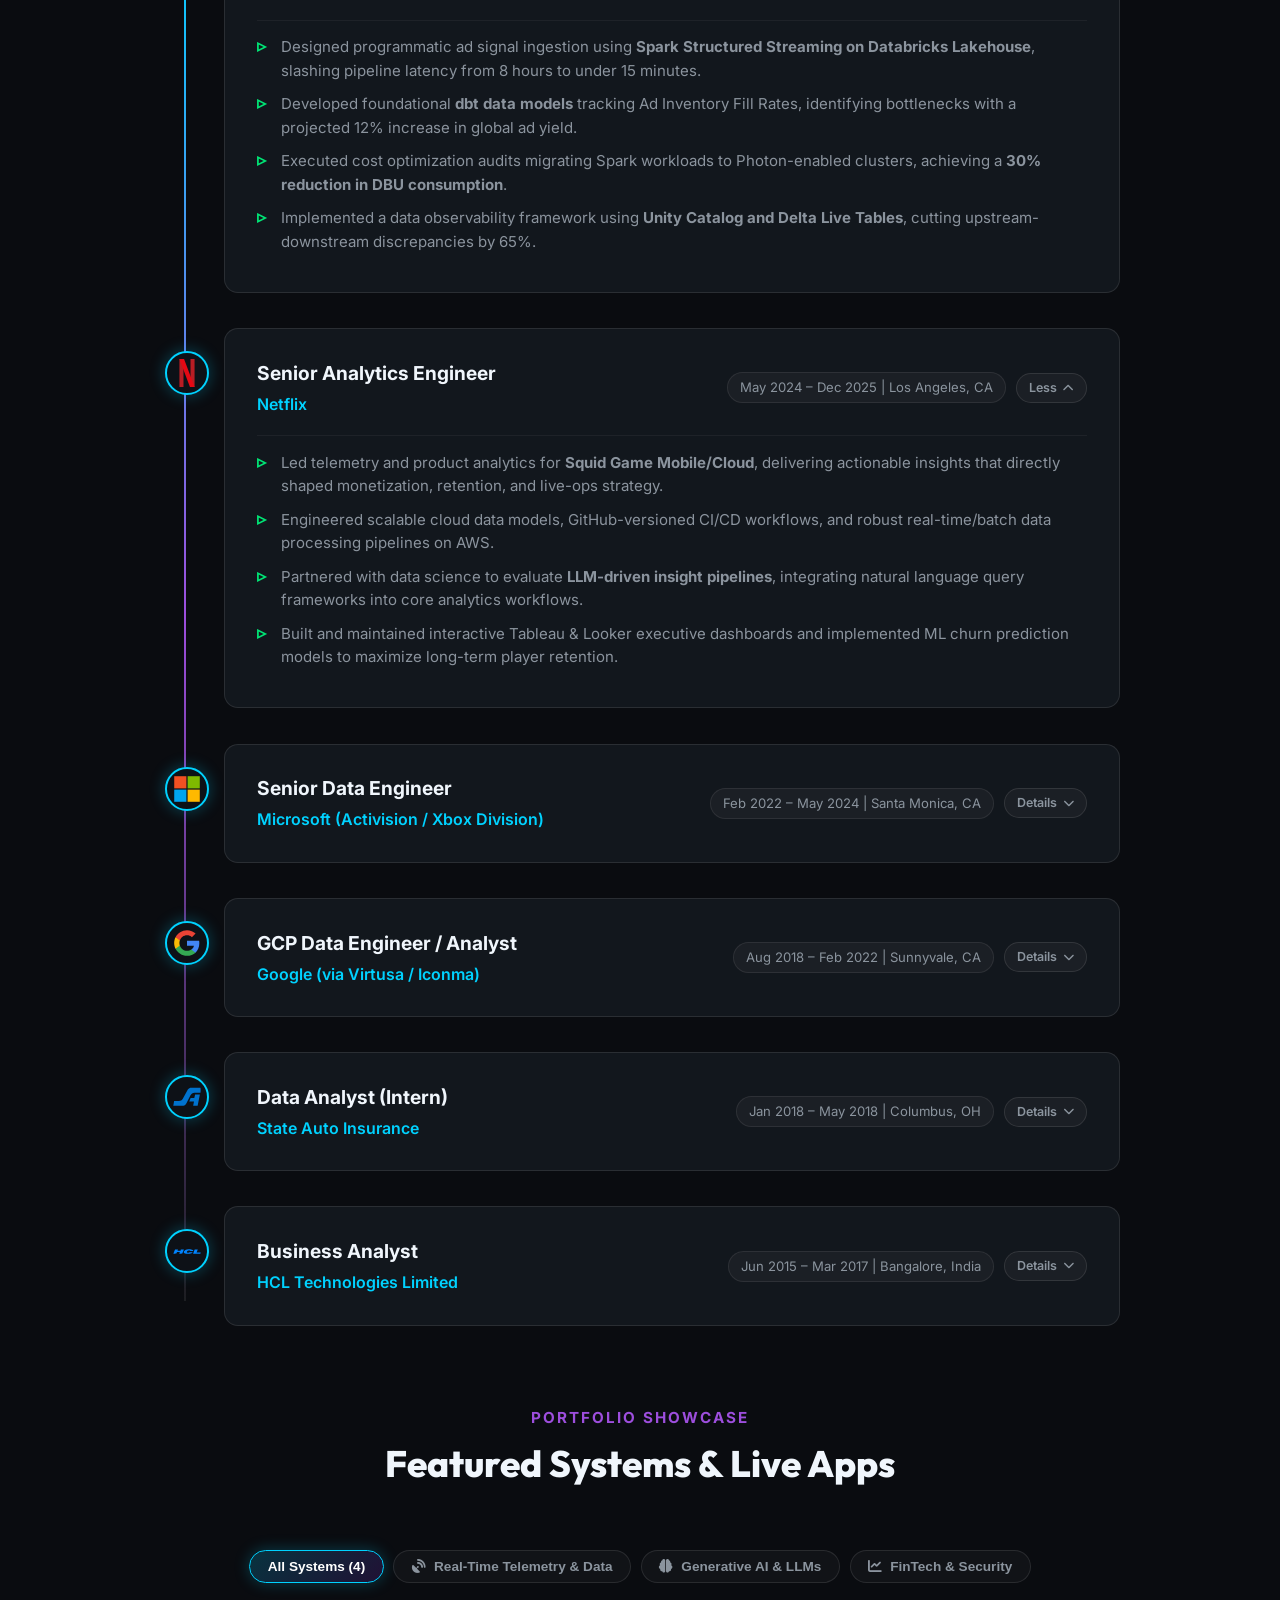
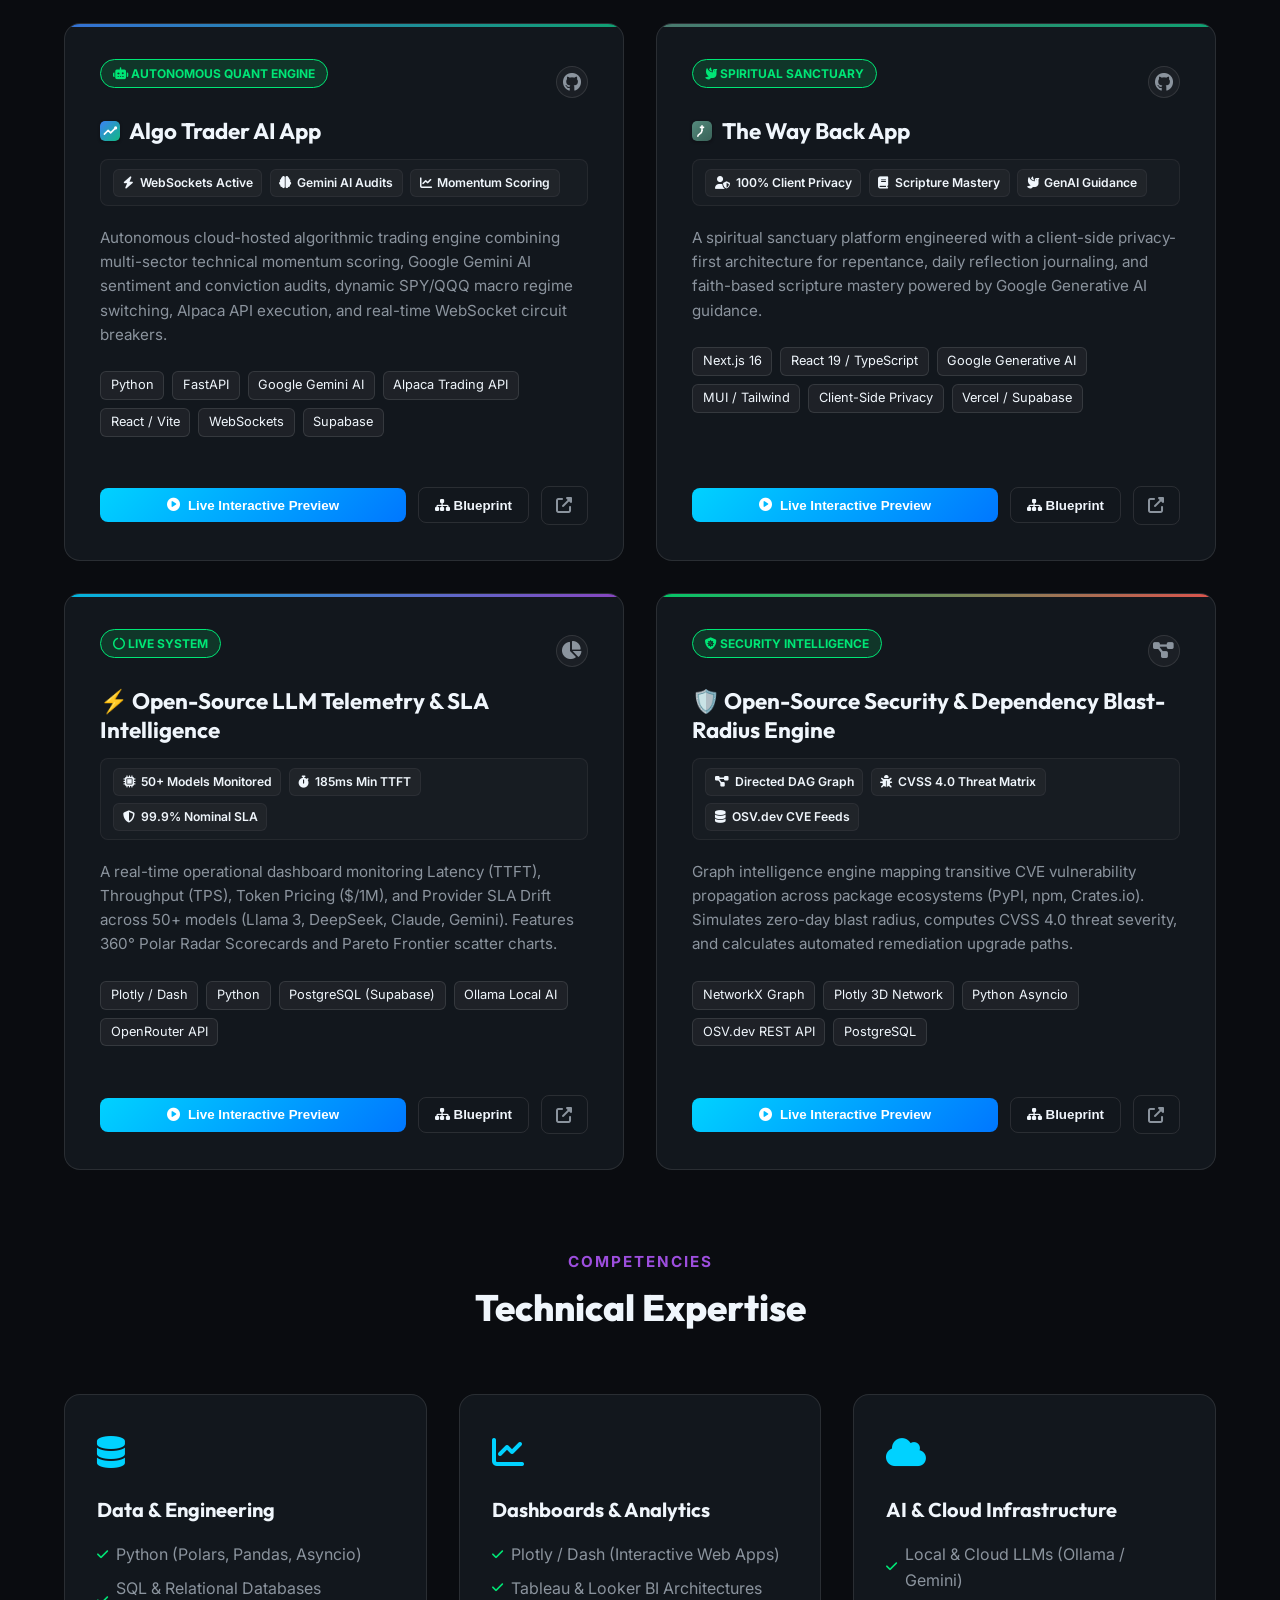
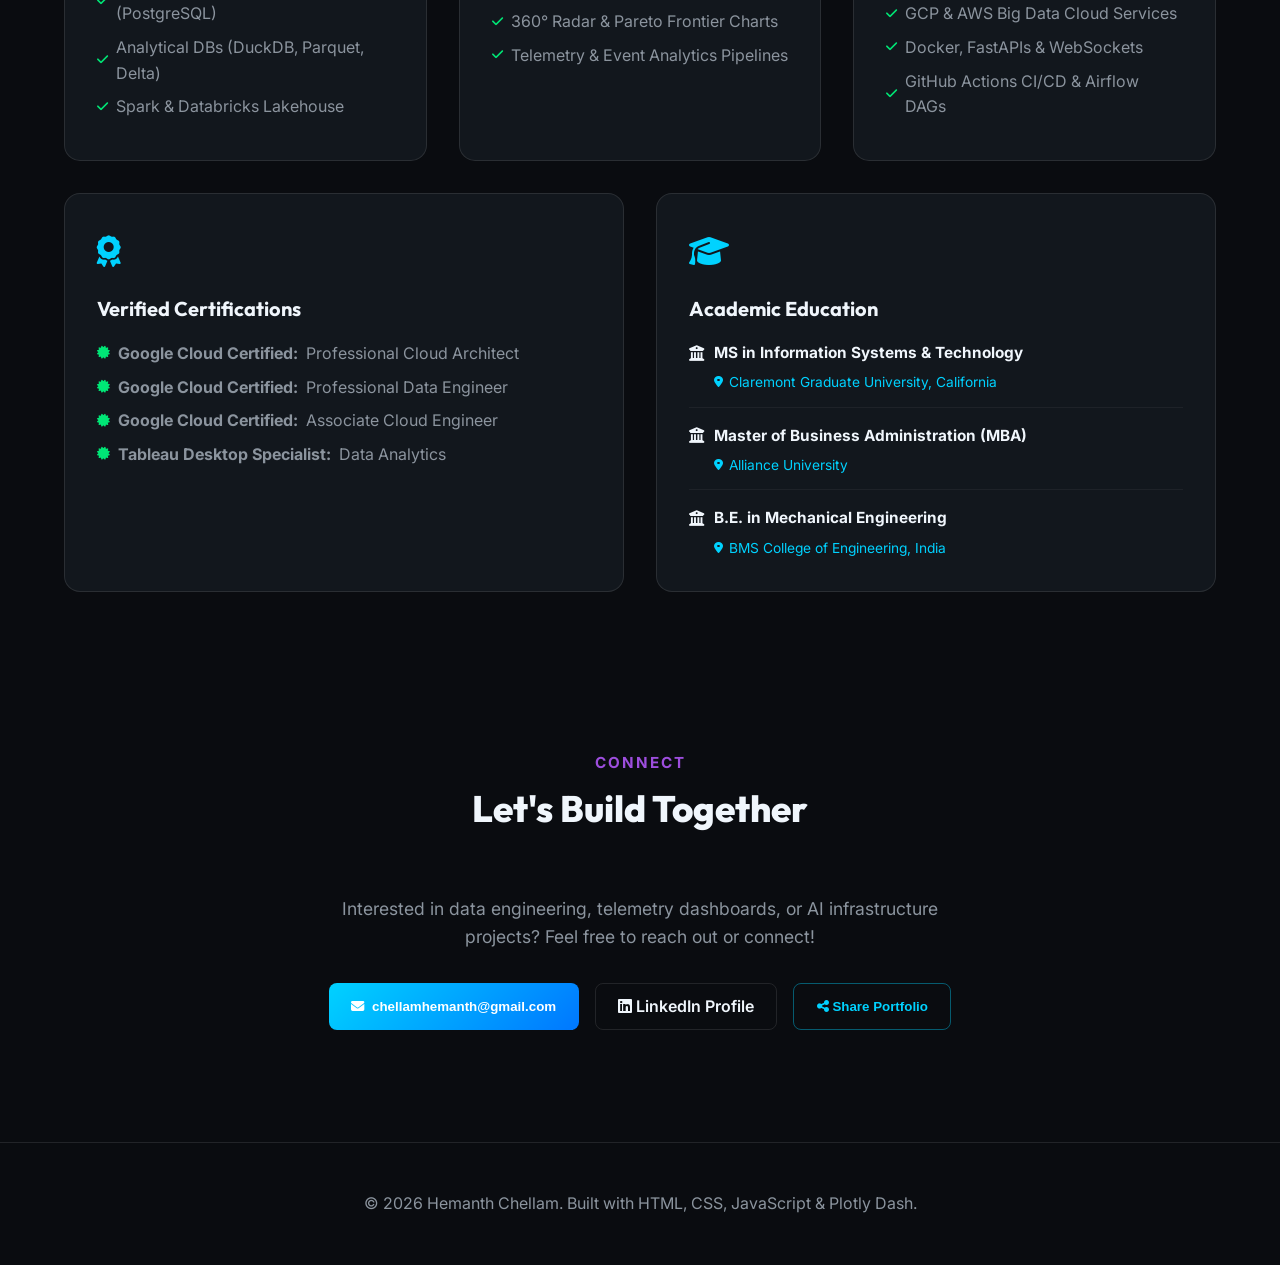
==== commit d17be342: "Boost thumbnail text contrast and font weight for razor-sharp LinkedIn mobile preview" ====
--- a/portfolio-hub/index.html
+++ b/portfolio-hub/index.html
@@ -26,8 +26,8 @@
     <meta property="og:url" content="https://hemanth-chellam.vercel.app/">
     <meta property="og:title" content="Hemanth Chellam | Senior Data & AI Systems Engineer">
     <meta property="og:description" content="Official engineering portfolio of Hemanth Chellam. Specializing in Lakehouse architectures, real-time telemetry, and enterprise AI implementations.">
-    <meta property="og:image" content="https://hemanth-chellam.vercel.app/og-preview.png">
-    <meta property="og:image:secure_url" content="https://hemanth-chellam.vercel.app/og-preview.png">
+    <meta property="og:image" content="https://hemanth-chellam.vercel.app/og-preview.png?v=2">
+    <meta property="og:image:secure_url" content="https://hemanth-chellam.vercel.app/og-preview.png?v=2">
     <meta property="og:image:type" content="image/png">
     <meta property="og:image:width" content="1200">
     <meta property="og:image:height" content="630">
@@ -38,7 +38,7 @@
     <meta name="twitter:url" content="https://hemanth-chellam.vercel.app/">
     <meta name="twitter:title" content="Hemanth Chellam | Senior Data & AI Systems Engineer">
     <meta name="twitter:description" content="Official engineering portfolio of Hemanth Chellam. Specializing in Lakehouse architectures, real-time telemetry, and enterprise AI implementations.">
-    <meta name="twitter:image" content="https://hemanth-chellam.vercel.app/og-preview.png">
+    <meta name="twitter:image" content="https://hemanth-chellam.vercel.app/og-preview.png?v=2">
 
     <!-- Structured Data (JSON-LD): Google Knowledge Graph & Person Entity -->
     <script type="application/ld+json">
